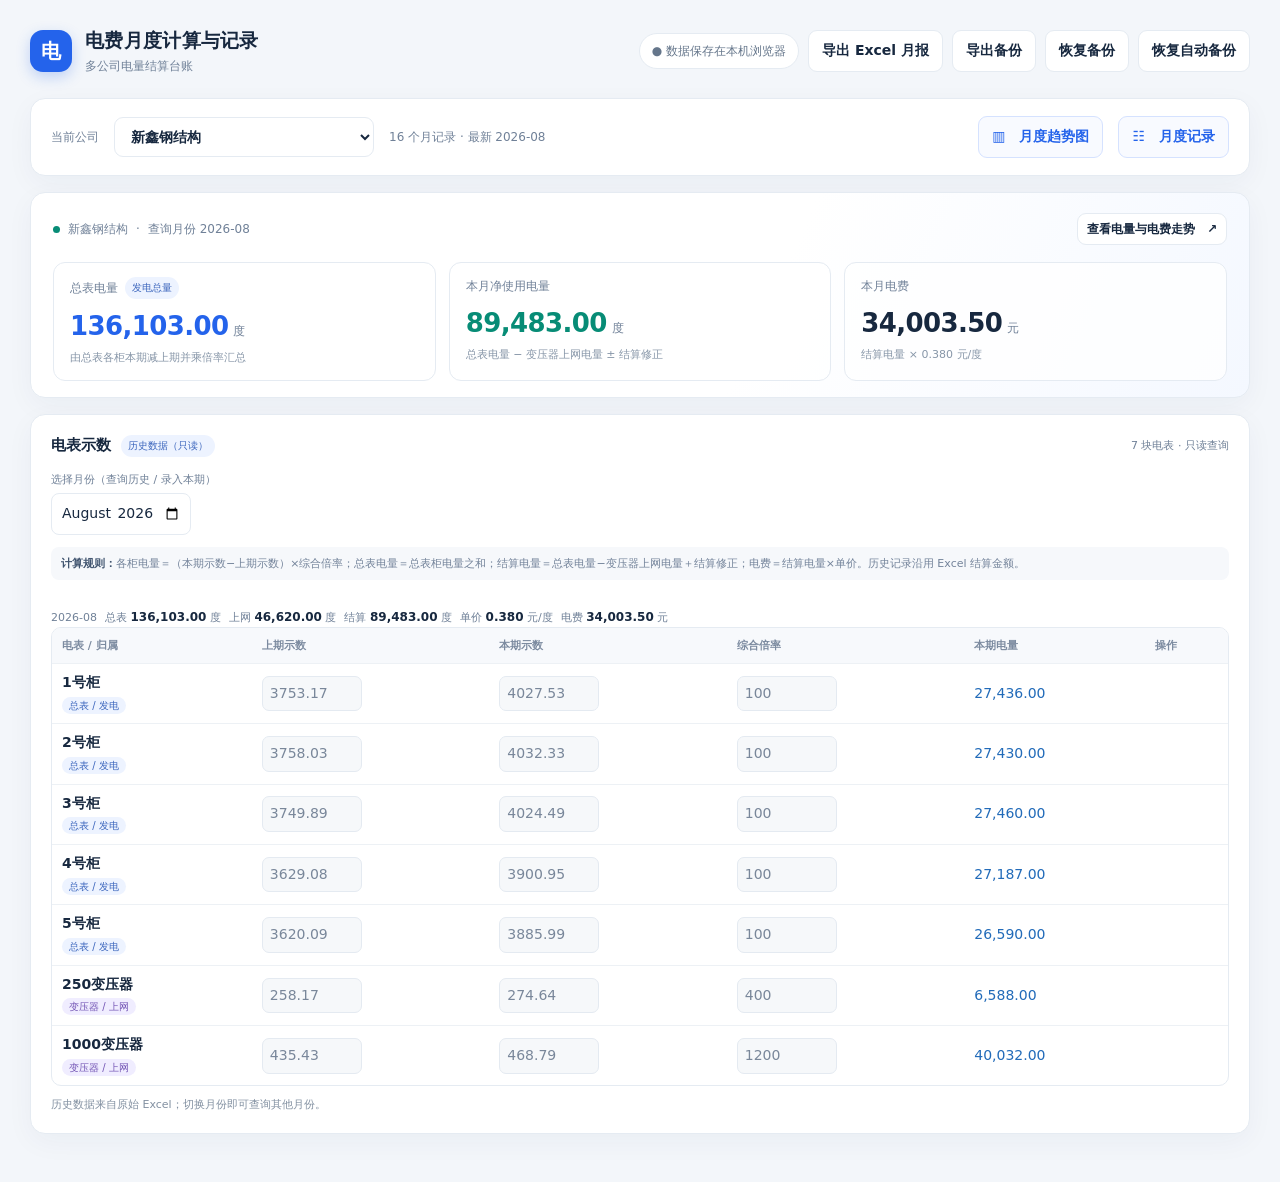
==== index.html @ 5d1016cc "Add files via upload" ====
<!doctype html>
<html lang="zh-CN">
<head>
<meta charset="utf-8"><meta name="viewport" content="width=device-width, initial-scale=1">
<meta name="theme-color" content="#f3f6fa"><title>电费月度计算与记录</title>
<style>
:root{--ink:#17283f;--muted:#708198;--line:#e5ebf2;--paper:#fff;--bg:#f3f6fa;--blue:#2463eb;--blue2:#eaf1ff;--mint:#078c76;--mintbg:#e7f7f3;--orange:#d77924;--shadow:0 8px 28px #1934560b}*{box-sizing:border-box}body{margin:0;background:var(--bg);color:var(--ink);font:14px/1.55 "Microsoft YaHei", "PingFang SC", system-ui, sans-serif}button,input,select{font:inherit}button{cursor:pointer}.shell{max-width:1440px;margin:auto;padding:26px 30px 48px}.topbar{display:flex;align-items:center;justify-content:space-between;margin-bottom:22px}.brand{display:flex;align-items:center;gap:13px}.brandmark{width:42px;height:42px;display:grid;place-items:center;border-radius:13px;background:var(--blue);color:white;font-weight:800;font-size:20px;box-shadow:0 5px 14px #2463eb40}.brand h1{font-size:19px;margin:0;letter-spacing:.3px}.brand p{margin:2px 0 0;color:var(--muted);font-size:12px}.top-actions{flex-wrap:wrap;display:flex;align-items:center;gap:9px}.pill{color:#65768b;background:#fff;border:1px solid var(--line);border-radius:20px;padding:8px 12px;font-size:12px}.btn{border:1px solid var(--line);background:white;color:var(--ink);border-radius:9px;padding:9px 13px;font-weight:600}.btn:hover{border-color:#9db7e9;background:#f9fbff}.btn.primary{background:var(--blue);color:white;border-color:var(--blue)}.btn.primary:hover{background:#1854d5}.btn.ghost{color:var(--blue);border-color:#d5e2ff;background:#f8faff}.btn.small{padding:6px 9px;font-size:12px}.layout{display:grid;grid-template-columns:1fr;gap:16px}.panel{background:var(--paper);border:1px solid var(--line);border-radius:15px;box-shadow:var(--shadow)}.companybar{display:flex;align-items:center;gap:15px;padding:17px 20px}.companybar label{color:var(--muted);font-size:12px}.companybar select{min-width:260px;border:1px solid var(--line);background:white;border-radius:9px;padding:10px 36px 10px 12px;color:var(--ink);font-weight:700}.companymeta{font-size:12px;color:var(--muted)}.grow{flex:1}.overview{padding:20px 22px 16px;overflow:hidden;background:linear-gradient(115deg,#fff 60%,#f4f8ff)}.overviewhead{display:flex;align-items:center;justify-content:space-between;margin-bottom:17px}.overline{display:flex;gap:8px;align-items:center;color:var(--muted);font-size:12px}.dot{width:7px;height:7px;border-radius:50%;background:var(--mint)}.kpis{display:grid;grid-template-columns:repeat(3,1fr);gap:13px}.kpi{padding:14px 16px;border:1px solid var(--line);border-radius:12px;background:#ffffffc9}.kpi .label{color:var(--muted);font-size:12px;display:flex;align-items:center;gap:7px}.kpi .value{font-size:26px;font-weight:750;letter-spacing:-.6px;margin-top:7px}.kpi .unit{font-size:12px;font-weight:500;color:var(--muted);margin-left:5px;letter-spacing:0}.kpi .hint{font-size:11px;color:#8796a8;margin-top:3px}.kpi.blue .value{color:var(--blue)}.kpi.green .value{color:var(--mint)}.sectionhead{display:flex;align-items:center;gap:10px;margin:0 0 14px}.sectionhead h2{margin:0;font-size:15px}.sectionhead p{margin:0;color:var(--muted);font-size:12px}.sectionhead .grow{flex:1}.columns{display:grid;grid-template-columns:1fr;gap:16px;align-items:start}.pad{padding:19px 20px}.formtop{display:flex;gap:12px;align-items:end;flex-wrap:wrap;margin:14px 0 12px}.field{display:flex;flex-direction:column;gap:5px}.field label{font-size:11px;color:var(--muted)}.field input,.field select{width:140px;border:1px solid var(--line);border-radius:8px;padding:8px 9px;color:var(--ink);background:#fff;outline:none}.field input:focus,.field select:focus{border-color:#8caef7;box-shadow:0 0 0 3px #2463eb14}.field input[readonly]{background:#f5f7fa;color:#58697d}.field.compact input{width:95px}.field.rate input{width:100px}.formula{font-size:11px;color:#73839a;background:#f6f8fb;border-radius:8px;padding:8px 10px;margin-bottom:11px}.formula b{color:#40546f;font-weight:650}.meterwrap{overflow:auto;border:1px solid var(--line);border-radius:10px}.meters{border-collapse:collapse;width:100%;min-width:600px}.meters th{font-size:11px;color:#7c8ba0;background:#f7f9fc;text-align:left;font-weight:650;padding:9px 10px;white-space:nowrap}.meters td{padding:8px 10px;border-top:1px solid #edf1f5;white-space:nowrap}.meters input{width:100px;border:1px solid #e4eaf1;border-radius:7px;padding:6px 7px;color:var(--ink);outline:none}.meters input:focus{border-color:#8caef7}.metername{font-weight:650}.badge{font-size:10px;border-radius:12px;background:#edf3ff;color:#3c66bd;padding:3px 7px}.badge.hv{background:#f0edff;color:#7355b5}.reading-ro{background:#f6f8fa!important;color:#79879a!important}.calc{color:#226bb9;font-variant-numeric:tabular-nums}.remove{border:0;background:none;color:#a4afbd;padding:3px;font-size:17px}.remove:hover{color:#d44}.formfoot{display:flex;align-items:center;gap:9px;margin-top:12px}.livecalc{margin-left:auto;color:var(--muted);font-size:12px;text-align:right}.livecalc b{color:var(--ink);font-size:14px}.notice{font-size:11px;color:#8290a1;margin-top:10px}.history-query{padding-bottom:17px;margin-bottom:18px;border-bottom:1px solid var(--line)}.history-controls{margin:10px 0}.history-controls .field select{width:180px}.history-summary{display:flex;align-items:center;gap:8px;flex-wrap:wrap;color:var(--muted);font-size:11px;padding-top:17px}.history-summary b{color:var(--ink);font-size:12px}.history-table{min-width:610px}.history-table td{font-variant-numeric:tabular-nums}.records-head{display:flex;align-items:center;gap:9px;margin-bottom:12px}.records-head h2{font-size:15px;margin:0}.records-head span{font-size:11px;color:var(--muted)}.records{overflow-x:auto!important;border:1px solid var(--line);border-radius:10px;overflow:hidden}.records table{border-collapse:collapse;width:100%;font-size:12px}.records th{text-align:left;padding:9px 10px;color:#74839a;background:#f7f9fc;font-weight:600;white-space:nowrap}.records td{padding:9px 10px;border-top:1px solid #edf1f5;white-space:nowrap;font-variant-numeric:tabular-nums}.records tr:hover td{background:#fbfcff}.right{text-align:right}.empty{text-align:center;color:#8290a1;padding:26px!important}.footnote{font-size:11px;color:#8a97a8;margin-top:10px}.chartmodal{position:fixed;inset:0;background:#10243b66;display:none;align-items:center;justify-content:center;padding:22px;z-index:5}.chartmodal.open{display:flex}.chartbox{max-width:1100px;width:100%;max-height:92vh;overflow:auto;background:white;border-radius:17px;box-shadow:0 22px 70px #0c1a2f40;padding:22px}.charthead{display:flex;align-items:center;gap:12px;margin-bottom:12px}.charthead h2{font-size:17px;margin:0}.charthead p{margin:2px 0 0;color:var(--muted);font-size:12px}.charthead .grow{flex:1}.chartarea{height:430px;position:relative;border:1px solid var(--line);border-radius:12px;padding:9px;background:#fcfdff}.chartarea svg{width:100%;height:100%;display:block}.legend{display:flex;gap:20px;font-size:12px;color:#65768b;margin-top:12px}.legend i{display:inline-block;width:9px;height:9px;border-radius:50%;margin-right:6px}.legend .l1{background:#2463eb}.legend .l2{background:#e89342}.charttip{color:var(--muted);font-size:11px;margin-top:7px}.toast{position:fixed;bottom:24px;left:50%;transform:translateX(-50%);background:#14263c;color:white;border-radius:9px;padding:10px 15px;box-shadow:0 8px 25px #14263c44;opacity:0;pointer-events:none;transition:.2s;z-index:8}.toast.show{opacity:1}.smallmuted{font-size:11px;color:var(--muted)}.danger{color:#bc4f3d}.alertbox{margin-top:9px;font-size:12px}.alertbox:empty{display:none}.alertbox .warn{border:1px solid #f1d4a9;background:#fff9ed;color:#8a5a16;border-radius:8px;padding:8px 10px;margin-top:6px}.alertbox .ok{color:#078c76;padding:5px 2px}.hidden{display:none!important}@media(max-width:950px){.columns{grid-template-columns:1fr}.shell{padding:18px 14px 35px}.companybar{flex-wrap:wrap}.companybar select{min-width:200px}.kpi .value{font-size:22px}}@media(max-width:620px){.topbar{align-items:flex-start}.top-actions .pill{display:none}.top-actions{gap:6px}.top-actions .btn{font-size:12px;padding:8px}.brand h1{font-size:16px}.companybar select{flex:1}.companymeta{width:100%}.kpis{grid-template-columns:1fr}.kpi{padding:11px 13px}.kpi .value{font-size:21px}.pad{padding:15px 13px}.formtop{gap:9px}.field input{width:132px}.chartarea{height:330px}.charthead{align-items:flex-start}.charthead .btn{padding:7px 9px}}
</style>
</head>
<body>
<div class="shell">
  <header class="topbar">
    <div class="brand"><div class="brandmark">电</div><div><h1>电费月度计算与记录</h1><p>多公司电量结算台账</p></div></div>
    <div class="top-actions"><span class="pill">● 数据保存在本机浏览器</span><button class="btn" id="exportExcelBtn">导出 Excel 月报</button><button class="btn" id="exportBtn">导出备份</button><button class="btn" id="importBtn">恢复备份</button><button class="btn" id="autoRestoreBtn">恢复自动备份</button><input class="hidden" type="file" id="importFile" accept="application/json"></div>
  </header>
  <main class="layout">
    <section class="panel companybar"><label for="companySelect">当前公司</label><select id="companySelect"></select><span id="companyMeta" class="companymeta"></span><span class="grow"></span><button class="btn ghost" id="chartBtn">▥　月度趋势图</button><button class="btn ghost" id="recordsBtn">☷　月度记录</button></section>
    <section class="panel overview">
      <div class="overviewhead"><div><div class="overline"><i class="dot"></i><span id="overviewCompany"></span><span>·</span><span id="latestMonth"></span></div></div><button class="btn small" id="historyChartBtn">查看电量与电费走势　↗</button></div>
      <div class="kpis">
        <div class="kpi blue"><div class="label">总表电量 <span class="badge">发电总量</span></div><div class="value" id="kpiGeneration">—<span class="unit">度</span></div><div class="hint">由总表各柜本期减上期并乘倍率汇总</div></div>
        <div class="kpi green"><div class="label">本月净使用电量</div><div class="value" id="kpiNet">—<span class="unit">度</span></div><div class="hint">总表电量 − 变压器上网电量 ± 结算修正</div></div>
        <div class="kpi"><div class="label">本月电费</div><div class="value" id="kpiBill">—<span class="unit">元</span></div><div class="hint" id="billHint">结算电量 × 电费单价</div></div>
      </div>
    </section>
    <div class="columns">
      <section class="panel pad">
        <div class="sectionhead"><h2>电表示数</h2><span class="badge" id="tableMode">录入模式</span><span class="grow"></span><span class="smallmuted" id="meterCount"></span></div>
        <div class="formtop">
          <div class="field"><label for="monthInput">选择月份（查询历史 / 录入本期）</label><input id="monthInput" type="month" value="2026-09"></div>
          <div class="field rate entryOnly"><label for="rateInput">电费单价（元/度）</label><input id="rateInput" type="number" min="0" step="0.001" value="0.42"></div>
          <div class="field compact entryOnly"><label for="adjustInput">结算修正（度）</label><input id="adjustInput" type="number" step="0.01" value="0"></div>
        </div>
        <div class="formula"><b>计算规则：</b>各柜电量＝（本期示数−上期示数）×综合倍率；总表电量＝总表柜电量之和；结算电量＝总表电量−变压器上网电量＋结算修正；电费＝结算电量×单价。历史记录沿用 Excel 结算金额。</div>
        <div class="history-summary" id="periodSummary"></div>
        <div class="meterwrap"><table class="meters"><thead><tr><th>电表 / 归属</th><th>上期示数</th><th>本期示数</th><th>综合倍率</th><th>本期电量</th><th>操作</th></tr></thead><tbody id="meterRows"></tbody></table></div>
        <div class="alertbox" id="alertBox" aria-live="polite"></div>
        <div class="formfoot entryOnly" id="entryTools"><button class="btn small" id="addMeterBtn">＋ 添加电表</button><button class="btn primary" id="saveBtn">保存本月结算</button><div class="livecalc" id="liveCalc">填写本期示数后自动计算</div></div>
        <div class="notice" id="tableNotice">上期示数由最近一次已保存的结算自动带入。结算修正用于对照 Excel 中的人工调整或特殊结算差额。</div>
      </section>
      
    </div>
  </main>
</div>
<div class="chartmodal" id="recordsModal" role="dialog" aria-modal="true" aria-labelledby="recordsTitle"><section class="chartbox"><div class="charthead"><div><h2 id="recordsTitle">月度记录</h2><p id="recordsSubtitle"></p></div><span class="grow"></span><button class="btn" id="closeRecords">关闭</button></div><div class="records"><table><thead><tr><th>月份</th><th class="right">总表电量（度）</th><th class="right">上网电量（度）</th><th class="right">结算电量（度）</th><th class="right">电费（元）</th><th>操作</th></tr></thead><tbody id="recordRows"></tbody></table></div><div class="footnote">历史金额按原 Excel 记录保留；本机录入的数据保存在当前浏览器中。</div></section></div>
<div class="chartmodal" id="chartModal" role="dialog" aria-modal="true" aria-labelledby="chartTitle"><section class="chartbox"><div class="charthead"><div><h2 id="chartTitle">月度电量与电费趋势</h2><p id="chartSubtitle"></p></div><span class="grow"></span><button class="btn" id="closeChart">关闭</button></div><div class="chartarea" id="chartArea"></div><div class="legend"><span><i class="l1"></i>总表电量（度）</span><span><i class="l2"></i>电费（元）</span></div><div class="charttip">两条折线分别按各自刻度绘制，便于同时查看电量和金额的月度变化。只显示已有结算记录。</div></section></div>
<div class="toast" id="toast"></div>
<script>
const HISTORICAL_DATA=[{"name":"山路科技","months":[]},{"name":"维和纸业","months":[{"month":"2025-06","meters":[{"name":"1号柜","previous":0.0,"current":265.6,"multiplier":60.0,"usage":15936.0},{"name":"2号柜","previous":0.0,"current":284.34,"multiplier":60.0,"usage":17060.4},{"name":"3号柜","previous":0.0,"current":304.93,"multiplier":60.0,"usage":18295.8},{"name":"4号柜","previous":0.0,"current":300.25,"multiplier":60.0,"usage":18015.0},{"name":"5号柜","previous":0.0,"current":214.84,"multiplier":100.0,"usage":21484.0},{"name":"6号柜","previous":0.0,"current":198.6,"multiplier":100.0,"usage":19860.0}],"transformers":[{"name":"800变压器","previous":0.0,"current":17.89,"multiplier":2000.0,"usage":35780.0}],"totalMeterUsage":110651.2,"transformerUsage":35780.0,"adjustment":0.0,"netUsage":74871.2,"rate":0.42,"bill":31445.9,"sourceBill":null,"sourceTotals":[110651.2,35780.0]},{"month":"2025-07","meters":[{"name":"1号柜","previous":265.6,"current":649.17,"multiplier":60.0,"usage":23014.2},{"name":"2号柜","previous":284.34,"current":694.23,"multiplier":60.0,"usage":24593.4},{"name":"3号柜","previous":304.93,"current":709.51,"multiplier":60.0,"usage":24274.8},{"name":"4号柜","previous":300.25,"current":713.53,"multiplier":60.0,"usage":24796.8},{"name":"5号柜","previous":214.84,"current":525.78,"multiplier":100.0,"usage":31094.0},{"name":"6号柜","previous":198.6,"current":506.56,"multiplier":100.0,"usage":30796.0}],"transformers":[{"name":"800变压器","previous":17.89,"current":41.06,"multiplier":2000.0,"usage":46340.0}],"totalMeterUsage":158569.2,"transformerUsage":46340.0,"adjustment":0.0,"netUsage":112229.2,"rate":0.42,"bill":47136.26,"sourceBill":null,"sourceTotals":[158569.2,46340.0]},{"month":"2025-08","meters":[{"name":"1号柜","previous":649.17,"current":983.03,"multiplier":60.0,"usage":20031.6},{"name":"2号柜","previous":694.23,"current":1078.59,"multiplier":60.0,"usage":23061.6},{"name":"3号柜","previous":709.51,"current":1047.01,"multiplier":60.0,"usage":20250.0},{"name":"4号柜","previous":713.53,"current":1123.08,"multiplier":60.0,"usage":24573.0},{"name":"5号柜","previous":525.78,"current":815.64,"multiplier":100.0,"usage":28986.0},{"name":"6号柜","previous":506.56,"current":796.88,"multiplier":100.0,"usage":29032.0}],"transformers":[{"name":"800变压器","previous":41.06,"current":55.52,"multiplier":2000.0,"usage":28920.0}],"totalMeterUsage":145934.2,"transformerUsage":28920.0,"adjustment":0.0,"netUsage":117014.2,"rate":0.38,"bill":44465.4,"sourceBill":44465.4,"sourceTotals":[145934.2,28920.0]},{"month":"2025-09","meters":[{"name":"1号柜","previous":983.03,"current":1237.58,"multiplier":60.0,"usage":15273.0},{"name":"2号柜","previous":1078.59,"current":1376.8,"multiplier":60.0,"usage":17892.6},{"name":"3号柜","previous":1047.01,"current":1304.77,"multiplier":60.0,"usage":15465.6},{"name":"4号柜","previous":1123.08,"current":1441.9,"multiplier":60.0,"usage":19129.2},{"name":"5号柜","previous":815.64,"current":1036.81,"multiplier":100.0,"usage":22117.0},{"name":"6号柜","previous":796.88,"current":1021.75,"multiplier":100.0,"usage":22487.0}],"transformers":[{"name":"800变压器","previous":55.52,"current":63.81,"multiplier":2000.0,"usage":16580.0}],"totalMeterUsage":112364.4,"transformerUsage":16580.0,"adjustment":0.0,"netUsage":95784.4,"rate":0.38,"bill":36398.0,"sourceBill":36398.0,"sourceTotals":[112364.4,16580.0]},{"month":"2025-10","meters":[{"name":"1号柜","previous":1237.58,"current":1436.18,"multiplier":60.0,"usage":11916.0},{"name":"2号柜","previous":1376.8,"current":1615.64,"multiplier":60.0,"usage":14330.4},{"name":"3号柜","previous":1304.77,"current":1506.93,"multiplier":60.0,"usage":12129.6},{"name":"4号柜","previous":1441.9,"current":1696.15,"multiplier":60.0,"usage":15255.0},{"name":"5号柜","previous":1036.81,"current":1213.11,"multiplier":100.0,"usage":17630.0},{"name":"6号柜","previous":1021.75,"current":1200.97,"multiplier":100.0,"usage":17922.0}],"transformers":[{"name":"800变压器","previous":63.81,"current":71.01,"multiplier":2000.0,"usage":14400.0}],"totalMeterUsage":89183.0,"transformerUsage":14400.0,"adjustment":0.0,"netUsage":74783.0,"rate":0.38,"bill":28417.54,"sourceBill":28417.54,"sourceTotals":[89183.0,14400.0]},{"month":"2025-11","meters":[{"name":"1号柜","previous":1436.18,"current":1604.93,"multiplier":60.0,"usage":10125.0},{"name":"2号柜","previous":1615.64,"current":1826.02,"multiplier":60.0,"usage":12622.8},{"name":"3号柜","previous":1506.93,"current":1671.86,"multiplier":60.0,"usage":9895.8},{"name":"4号柜","previous":1696.15,"current":1915.88,"multiplier":60.0,"usage":13183.8},{"name":"5号柜","previous":1213.11,"current":1368.43,"multiplier":100.0,"usage":15532.0},{"name":"6号柜","previous":1200.97,"current":1358.51,"multiplier":100.0,"usage":15754.0}],"transformers":[{"name":"800变压器","previous":71.01,"current":74.84,"multiplier":2000.0,"usage":7660.0}],"totalMeterUsage":77113.4,"transformerUsage":7660.0,"adjustment":0.0,"netUsage":69453.4,"rate":0.38,"bill":26392.3,"sourceBill":26392.3,"sourceTotals":[77113.4,7660.0]},{"month":"2025-12","meters":[{"name":"1号柜","previous":1604.93,"current":1783.36,"multiplier":60.0,"usage":10705.8},{"name":"2号柜","previous":1826.02,"current":2061.09,"multiplier":60.0,"usage":14104.2},{"name":"3号柜","previous":1671.86,"current":1858.38,"multiplier":60.0,"usage":11191.2},{"name":"4号柜","previous":1915.88,"current":2152.85,"multiplier":60.0,"usage":14218.2},{"name":"5号柜","previous":1368.43,"current":1532.85,"multiplier":100.0,"usage":16442.0},{"name":"6号柜","previous":1358.51,"current":1533.35,"multiplier":100.0,"usage":17484.0}],"transformers":[{"name":"800变压器","previous":74.84,"current":77.25,"multiplier":2000.0,"usage":4820.0}],"totalMeterUsage":84145.4,"transformerUsage":4820.0,"adjustment":0.0,"netUsage":79325.4,"rate":0.38,"bill":30143.7,"sourceBill":30143.7,"sourceTotals":[84145.4,4819.99999999999]},{"month":"2026-01","meters":[{"name":"1号柜","previous":1783.36,"current":2003.27,"multiplier":60.0,"usage":13194.6},{"name":"2号柜","previous":2061.09,"current":2317.69,"multiplier":60.0,"usage":15396.0},{"name":"3号柜","previous":1858.38,"current":2076.31,"multiplier":60.0,"usage":13075.8},{"name":"4号柜","previous":2152.85,"current":2415.73,"multiplier":60.0,"usage":15772.8},{"name":"5号柜","previous":1532.85,"current":1717.25,"multiplier":100.0,"usage":18440.0},{"name":"6号柜","previous":1533.35,"current":1724.79,"multiplier":100.0,"usage":19144.0}],"transformers":[{"name":"800变压器","previous":77.25,"current":79.18,"multiplier":2000.0,"usage":3860.0}],"totalMeterUsage":95023.2,"transformerUsage":3860.0,"adjustment":0.0,"netUsage":91163.2,"rate":0.38,"bill":34642.0,"sourceBill":34642.0,"sourceTotals":[95023.2,3860.0]},{"month":"2026-02","meters":[{"name":"1号柜","previous":2003.27,"current":2327.11,"multiplier":60.0,"usage":19430.4},{"name":"2号柜","previous":2317.69,"current":2668.98,"multiplier":60.0,"usage":21077.4},{"name":"3号柜","previous":2076.31,"current":2404.58,"multiplier":60.0,"usage":19696.2},{"name":"4号柜","previous":2415.73,"current":2762.23,"multiplier":60.0,"usage":20790.0},{"name":"5号柜","previous":1717.25,"current":1982.24,"multiplier":100.0,"usage":26499.0},{"name":"6号柜","previous":1724.79,"current":1973.98,"multiplier":100.0,"usage":24919.0}],"transformers":[{"name":"800变压器","previous":79.18,"current":98.52,"multiplier":2000.0,"usage":38680.0}],"totalMeterUsage":132412.0,"transformerUsage":38680.0,"adjustment":0.0,"netUsage":93732.0,"rate":0.38,"bill":35618.1,"sourceBill":35618.1,"sourceTotals":[132412.0,38680.0]},{"month":"2026-03","meters":[{"name":"1号柜","previous":2327.11,"current":2672.58,"multiplier":60.0,"usage":20728.2},{"name":"2号柜","previous":2668.98,"current":3040.54,"multiplier":60.0,"usage":22293.6},{"name":"3号柜","previous":2404.58,"current":2755.15,"multiplier":60.0,"usage":21034.2},{"name":"4号柜","previous":2762.23,"current":3141.26,"multiplier":60.0,"usage":22741.8},{"name":"5号柜","previous":1982.24,"current":2237.49,"multiplier":100.0,"usage":25525.0},{"name":"6号柜","previous":1973.98,"current":2176.65,"multiplier":100.0,"usage":20267.0}],"transformers":[{"name":"800变压器","previous":98.52,"current":109.72,"multiplier":2000.0,"usage":22400.0}],"totalMeterUsage":132589.8,"transformerUsage":22400.0,"adjustment":0.0,"netUsage":110189.8,"rate":0.38,"bill":41872.1,"sourceBill":41872.1,"sourceTotals":[132589.8,22400.0]},{"month":"2026-04","meters":[{"name":"1号柜","previous":2672.58,"current":3094.83,"multiplier":60.0,"usage":25335.0},{"name":"2号柜","previous":3040.54,"current":3497.95,"multiplier":60.0,"usage":27444.6},{"name":"3号柜","previous":2755.15,"current":3197.8,"multiplier":60.0,"usage":26559.0},{"name":"4号柜","previous":3141.26,"current":3622.28,"multiplier":60.0,"usage":28861.2},{"name":"5号柜","previous":2237.49,"current":2553.36,"multiplier":100.0,"usage":31587.0},{"name":"6号柜","previous":2176.65,"current":2506.37,"multiplier":100.0,"usage":32972.0}],"transformers":[{"name":"800变压器","previous":109.72,"current":130.94,"multiplier":2000.0,"usage":42440.0}],"totalMeterUsage":172758.8,"transformerUsage":42440.0,"adjustment":0.0,"netUsage":130318.8,"rate":0.38,"bill":49521.1,"sourceBill":49521.1,"sourceTotals":[172758.8,42440.0]},{"month":"2026-05","meters":[{"name":"1号柜","previous":3094.83,"current":3514.96,"multiplier":60.0,"usage":25207.8},{"name":"2号柜","previous":3497.95,"current":3930.26,"multiplier":60.0,"usage":25938.6},{"name":"3号柜","previous":3197.8,"current":3624.62,"multiplier":60.0,"usage":25609.2},{"name":"4号柜","previous":3622.28,"current":4079.97,"multiplier":60.0,"usage":27461.4},{"name":"5号柜","previous":2553.36,"current":2878.43,"multiplier":100.0,"usage":32507.0},{"name":"6号柜","previous":2506.37,"current":2832.81,"multiplier":100.0,"usage":32644.0}],"transformers":[{"name":"800变压器","previous":130.94,"current":170.63,"multiplier":2000.0,"usage":79380.0}],"totalMeterUsage":169368.0,"transformerUsage":79380.0,"adjustment":0.0,"netUsage":89988.0,"rate":0.38,"bill":34195.4,"sourceBill":34195.4,"sourceTotals":[169368.0,79380.0]},{"month":"2026-06","meters":[{"name":"1号柜","previous":3514.96,"current":3866.09,"multiplier":60.0,"usage":21067.8},{"name":"2号柜","previous":3930.26,"current":4293.85,"multiplier":60.0,"usage":21815.4},{"name":"3号柜","previous":3624.62,"current":3985.01,"multiplier":60.0,"usage":21623.4},{"name":"4号柜","previous":4079.97,"current":4468.07,"multiplier":60.0,"usage":23286.0},{"name":"5号柜","previous":2878.43,"current":3145.65,"multiplier":100.0,"usage":26722.0},{"name":"6号柜","previous":2832.81,"current":3104.51,"multiplier":100.0,"usage":27170.0}],"transformers":[{"name":"800变压器","previous":170.63,"current":192.17,"multiplier":2000.0,"usage":43080.0}],"totalMeterUsage":141684.6,"transformerUsage":43080.0,"adjustment":0.0,"netUsage":98604.6,"rate":0.38,"bill":37469.75,"sourceBill":37469.75,"sourceTotals":[141684.6,43080.0]},{"month":"2026-07","meters":[{"name":"1号柜","previous":3866.09,"current":4257.77,"multiplier":60.0,"usage":23500.8},{"name":"2号柜","previous":4293.85,"current":4689.79,"multiplier":60.0,"usage":23756.4},{"name":"3号柜","previous":3985.01,"current":4382.89,"multiplier":60.0,"usage":23872.8},{"name":"4号柜","previous":4468.07,"current":4898.28,"multiplier":60.0,"usage":25812.6},{"name":"5号柜","previous":3145.65,"current":3449.49,"multiplier":100.0,"usage":30384.0},{"name":"6号柜","previous":3104.51,"current":3401.39,"multiplier":100.0,"usage":29688.0}],"transformers":[{"name":"800变压器","previous":192.17,"current":216.06,"multiplier":2000.0,"usage":47780.0}],"totalMeterUsage":157014.6,"transformerUsage":47780.0,"adjustment":0.0,"netUsage":109234.6,"rate":0.38,"bill":41509.15,"sourceBill":41509.15,"sourceTotals":[157014.6,47780.0]},{"month":"2026-08","meters":[{"name":"1号柜","previous":4257.77,"current":4625.65,"multiplier":60.0,"usage":22072.8},{"name":"2号柜","previous":4689.79,"current":5073.79,"multiplier":60.0,"usage":23040.0},{"name":"3号柜","previous":4382.89,"current":4757.74,"multiplier":60.0,"usage":22491.0},{"name":"4号柜","previous":4898.28,"current":5309.66,"multiplier":60.0,"usage":24682.8},{"name":"5号柜","previous":3449.49,"current":3737.79,"multiplier":100.0,"usage":28830.0},{"name":"6号柜","previous":3401.39,"current":3683.39,"multiplier":100.0,"usage":28200.0}],"transformers":[{"name":"800变压器","previous":216.06,"current":233.01,"multiplier":2000.0,"usage":33900.0}],"totalMeterUsage":149316.6,"transformerUsage":33900.0,"adjustment":0.0,"netUsage":115416.6,"rate":0.38,"bill":43858.31,"sourceBill":43858.31,"sourceTotals":[149316.6,33900.0]}]},{"name":"新鑫钢结构","months":[{"month":"2025-04","meters":[{"name":"1号柜","previous":0.0,"current":322.67,"multiplier":100.0,"usage":32267.0},{"name":"2号柜","previous":0.0,"current":321.94,"multiplier":100.0,"usage":32194.0},{"name":"3号柜","previous":0.0,"current":321.5,"multiplier":100.0,"usage":32150.0},{"name":"4号柜","previous":0.0,"current":312.61,"multiplier":100.0,"usage":31261.0},{"name":"5号柜","previous":0.0,"current":317.21,"multiplier":100.0,"usage":31721.0}],"transformers":[{"name":"250变压器","previous":0.0,"current":12.29,"multiplier":400.0,"usage":4916.0},{"name":"1000变压器","previous":0.0,"current":27.63,"multiplier":1200.0,"usage":33156.0}],"totalMeterUsage":159593.0,"transformerUsage":38072.0,"adjustment":0.0,"netUsage":121521.0,"rate":0.42,"bill":51038.82,"sourceBill":null,"sourceTotals":[159593.0,38072.0]},{"month":"2025-06","meters":[{"name":"1号柜","previous":322.67,"current":566.23,"multiplier":100.0,"usage":24356.0},{"name":"2号柜","previous":321.94,"current":567.27,"multiplier":100.0,"usage":24533.0},{"name":"3号柜","previous":321.5,"current":567.45,"multiplier":100.0,"usage":24595.0},{"name":"4号柜","previous":312.61,"current":557.45,"multiplier":100.0,"usage":24484.0},{"name":"5号柜","previous":317.21,"current":560.82,"multiplier":100.0,"usage":24361.0}],"transformers":[{"name":"250变压器","previous":12.29,"current":20.98,"multiplier":400.0,"usage":3476.0},{"name":"1000变压器","previous":27.63,"current":50.07,"multiplier":1200.0,"usage":26928.0}],"totalMeterUsage":122329.0,"transformerUsage":30404.0,"adjustment":0.0,"netUsage":91925.0,"rate":0.42,"bill":38608.5,"sourceBill":null,"sourceTotals":[122329.0,30404.0]},{"month":"2025-07","meters":[{"name":"1号柜","previous":566.23,"current":845.76,"multiplier":100.0,"usage":27953.0},{"name":"2号柜","previous":567.27,"current":857.31,"multiplier":100.0,"usage":29004.0},{"name":"3号柜","previous":567.45,"current":858.32,"multiplier":100.0,"usage":29087.0},{"name":"4号柜","previous":557.45,"current":836.8,"multiplier":100.0,"usage":27935.0},{"name":"5号柜","previous":560.82,"current":847.37,"multiplier":100.0,"usage":28655.0}],"transformers":[{"name":"250变压器","previous":20.98,"current":36.77,"multiplier":400.0,"usage":6316.0},{"name":"1000变压器","previous":50.07,"current":85.63,"multiplier":1200.0,"usage":42672.0}],"totalMeterUsage":142634.0,"transformerUsage":48988.0,"adjustment":0.0,"netUsage":93646.0,"rate":0.42,"bill":39331.32,"sourceBill":null,"sourceTotals":[142634.0,48988.0]},{"month":"2025-08","meters":[{"name":"1号柜","previous":845.76,"current":1088.67,"multiplier":100.0,"usage":24291.0},{"name":"2号柜","previous":857.31,"current":1136.53,"multiplier":100.0,"usage":27922.0},{"name":"3号柜","previous":858.32,"current":1138.11,"multiplier":100.0,"usage":27979.0},{"name":"4号柜","previous":836.8,"current":1113.98,"multiplier":100.0,"usage":27718.0},{"name":"5号柜","previous":847.37,"current":1123.66,"multiplier":100.0,"usage":27629.0}],"transformers":[{"name":"250变压器","previous":36.77,"current":54.47,"multiplier":400.0,"usage":7080.0},{"name":"1000变压器","previous":85.63,"current":119.84,"multiplier":1200.0,"usage":41052.0}],"totalMeterUsage":135539.0,"transformerUsage":48132.0,"adjustment":0.0,"netUsage":87407.0,"rate":0.38,"bill":33214.66,"sourceBill":33214.66,"sourceTotals":[135539.0,48132.0]},{"month":"2025-09","meters":[{"name":"1号柜","previous":1088.67,"current":1297.06,"multiplier":100.0,"usage":20839.0},{"name":"2号柜","previous":1136.53,"current":1359.35,"multiplier":100.0,"usage":22282.0},{"name":"3号柜","previous":1138.11,"current":1360.95,"multiplier":100.0,"usage":22284.0},{"name":"4号柜","previous":1113.98,"current":1332.87,"multiplier":100.0,"usage":21889.0},{"name":"5号柜","previous":1123.66,"current":1341.97,"multiplier":100.0,"usage":21831.0}],"transformers":[{"name":"250变压器","previous":54.47,"current":66.45,"multiplier":400.0,"usage":4792.0},{"name":"1000变压器","previous":119.84,"current":140.53,"multiplier":1200.0,"usage":24828.0}],"totalMeterUsage":109125.0,"transformerUsage":29620.0,"adjustment":0.0,"netUsage":79505.0,"rate":0.38,"bill":30211.9,"sourceBill":30211.9,"sourceTotals":[109125.0,29620.0]},{"month":"2025-10","meters":[{"name":"1号柜","previous":1297.06,"current":1476.63,"multiplier":100.0,"usage":17957.0},{"name":"2号柜","previous":1359.35,"current":1535.97,"multiplier":100.0,"usage":17662.0},{"name":"3号柜","previous":1360.95,"current":1537.45,"multiplier":100.0,"usage":17650.0},{"name":"4号柜","previous":1332.87,"current":1502.87,"multiplier":100.0,"usage":17000.0},{"name":"5号柜","previous":1341.97,"current":1513.05,"multiplier":100.0,"usage":17108.0}],"transformers":[{"name":"250变压器","previous":66.45,"current":74.03,"multiplier":400.0,"usage":3032.0},{"name":"1000变压器","previous":140.53,"current":155.15,"multiplier":1200.0,"usage":17544.0}],"totalMeterUsage":87377.0,"transformerUsage":20576.0,"adjustment":0.0,"netUsage":66801.0,"rate":0.38,"bill":25384.38,"sourceBill":25384.38,"sourceTotals":[87377.0,20576.0]},{"month":"2025-11","meters":[{"name":"1号柜","previous":1476.63,"current":1642.84,"multiplier":100.0,"usage":16621.0},{"name":"2号柜","previous":1535.97,"current":1693.73,"multiplier":100.0,"usage":15776.0},{"name":"3号柜","previous":1537.45,"current":1694.37,"multiplier":100.0,"usage":15692.0},{"name":"4号柜","previous":1502.87,"current":1647.29,"multiplier":100.0,"usage":14442.0},{"name":"5号柜","previous":1513.05,"current":1660.92,"multiplier":100.0,"usage":14787.0}],"transformers":[{"name":"250变压器","previous":74.03,"current":77.7,"multiplier":400.0,"usage":1468.0},{"name":"1000变压器","previous":155.15,"current":162.38,"multiplier":1200.0,"usage":8676.0}],"totalMeterUsage":77318.0,"transformerUsage":10144.0,"adjustment":0.0,"netUsage":67174.0,"rate":0.38,"bill":25526.12,"sourceBill":25526.12,"sourceTotals":[77318.0,10144.0]},{"month":"2025-12","meters":[{"name":"1号柜","previous":1642.84,"current":1838.63,"multiplier":100.0,"usage":19579.0},{"name":"2号柜","previous":1693.73,"current":1873.39,"multiplier":100.0,"usage":17966.0},{"name":"3号柜","previous":1694.37,"current":1872.2,"multiplier":100.0,"usage":17783.0},{"name":"4号柜","previous":1647.29,"current":1805.51,"multiplier":100.0,"usage":15822.0},{"name":"5号柜","previous":1660.92,"current":1822.39,"multiplier":100.0,"usage":16147.0}],"transformers":[{"name":"250变压器","previous":77.7,"current":80.99,"multiplier":400.0,"usage":1316.0},{"name":"1000变压器","previous":162.38,"current":169.8,"multiplier":1200.0,"usage":8904.0}],"totalMeterUsage":87297.0,"transformerUsage":10220.0,"adjustment":0.0,"netUsage":77077.0,"rate":0.38,"bill":29289.26,"sourceBill":29289.26,"sourceTotals":[87297.0,10220.0]},{"month":"2026-01","meters":[{"name":"1号柜","previous":1838.63,"current":2047.15,"multiplier":100.0,"usage":20852.0},{"name":"2号柜","previous":1873.39,"current":2063.94,"multiplier":100.0,"usage":19055.0},{"name":"3号柜","previous":1872.2,"current":2060.08,"multiplier":100.0,"usage":18788.0},{"name":"4号柜","previous":1805.51,"current":1973.68,"multiplier":100.0,"usage":16817.0},{"name":"5号柜","previous":1822.39,"current":1992.82,"multiplier":100.0,"usage":17043.0}],"transformers":[{"name":"250变压器","previous":80.99,"current":85.75,"multiplier":400.0,"usage":1904.0},{"name":"1000变压器","previous":169.8,"current":184.19,"multiplier":1200.0,"usage":17268.0}],"totalMeterUsage":92555.0,"transformerUsage":19172.0,"adjustment":0.0,"netUsage":73383.0,"rate":0.38,"bill":27885.5,"sourceBill":27885.5,"sourceTotals":[92555.0,19172.0]},{"month":"2026-02","meters":[{"name":"1号柜","previous":2047.15,"current":2309.98,"multiplier":100.0,"usage":26283.0},{"name":"2号柜","previous":2063.94,"current":2321.24,"multiplier":100.0,"usage":25730.0},{"name":"3号柜","previous":2060.08,"current":2314.48,"multiplier":100.0,"usage":25440.0},{"name":"4号柜","previous":1973.68,"current":2211.64,"multiplier":100.0,"usage":23796.0},{"name":"5号柜","previous":1992.82,"current":2225.86,"multiplier":100.0,"usage":23304.0}],"transformers":[{"name":"250变压器","previous":85.75,"current":117.2,"multiplier":400.0,"usage":12580.0},{"name":"1000变压器","previous":184.19,"current":242.28,"multiplier":1200.0,"usage":69708.0}],"totalMeterUsage":124553.0,"transformerUsage":82288.0,"adjustment":0.0,"netUsage":42265.0,"rate":0.38,"bill":16060.7,"sourceBill":16060.7,"sourceTotals":[124553.0,82288.0]},{"month":"2026-03","meters":[{"name":"1号柜","previous":2309.98,"current":2577.74,"multiplier":100.0,"usage":26776.0},{"name":"2号柜","previous":2321.24,"current":2578.27,"multiplier":100.0,"usage":25703.0},{"name":"3号柜","previous":2314.48,"current":2569.57,"multiplier":100.0,"usage":25509.0},{"name":"4号柜","previous":2211.64,"current":2455.44,"multiplier":100.0,"usage":24380.0},{"name":"5号柜","previous":2225.86,"current":2471.21,"multiplier":100.0,"usage":24535.0}],"transformers":[{"name":"250变压器","previous":117.2,"current":125.26,"multiplier":400.0,"usage":3224.0},{"name":"1000变压器","previous":242.28,"current":259.45,"multiplier":1200.0,"usage":20604.0}],"totalMeterUsage":126903.0,"transformerUsage":23828.0,"adjustment":0.0,"netUsage":103075.0,"rate":0.38,"bill":39168.5,"sourceBill":39168.5,"sourceTotals":[126903.0,23828.0]},{"month":"2026-04","meters":[{"name":"1号柜","previous":2577.74,"current":2906.56,"multiplier":100.0,"usage":32882.0},{"name":"2号柜","previous":2578.27,"current":2904.45,"multiplier":100.0,"usage":32618.0},{"name":"3号柜","previous":2569.57,"current":2895.11,"multiplier":100.0,"usage":32554.0},{"name":"4号柜","previous":2455.44,"current":2777.66,"multiplier":100.0,"usage":32222.0},{"name":"5号柜","previous":2471.21,"current":2785.81,"multiplier":100.0,"usage":31460.0}],"transformers":[{"name":"250变压器","previous":125.26,"current":150.81,"multiplier":400.0,"usage":10220.0},{"name":"1000变压器","previous":259.45,"current":307.22,"multiplier":1200.0,"usage":57324.0}],"totalMeterUsage":161736.0,"transformerUsage":67544.0,"adjustment":0.0,"netUsage":94192.0,"rate":0.38,"bill":35793.0,"sourceBill":35793.0,"sourceTotals":[161736.0,67544.0]},{"month":"2026-05","meters":[{"name":"1号柜","previous":2906.56,"current":3213.18,"multiplier":100.0,"usage":30662.0},{"name":"2号柜","previous":2904.45,"current":3213.37,"multiplier":100.0,"usage":30892.0},{"name":"3号柜","previous":2895.11,"current":3204.37,"multiplier":100.0,"usage":30926.0},{"name":"4号柜","previous":2777.66,"current":3086.47,"multiplier":100.0,"usage":30881.0},{"name":"5号柜","previous":2785.81,"current":3088.96,"multiplier":100.0,"usage":30315.0}],"transformers":[{"name":"250变压器","previous":150.81,"current":228.585,"multiplier":400.0,"usage":31110.0},{"name":"1000变压器","previous":307.22,"current":375.086667,"multiplier":1200.0,"usage":81440.0}],"totalMeterUsage":153676.0,"transformerUsage":112550.0,"adjustment":0.0,"netUsage":41126.0,"rate":0.38,"bill":15627.88,"sourceBill":15627.88,"sourceTotals":[153676.0,112550.0]},{"month":"2026-06","meters":[{"name":"1号柜","previous":3213.18,"current":3466.56,"multiplier":100.0,"usage":25338.0},{"name":"2号柜","previous":3213.37,"current":3468.12,"multiplier":100.0,"usage":25475.0},{"name":"3号柜","previous":3204.37,"current":3459.29,"multiplier":100.0,"usage":25492.0},{"name":"4号柜","previous":3086.47,"current":3340.14,"multiplier":100.0,"usage":25367.0},{"name":"5号柜","previous":3088.96,"current":3340.71,"multiplier":100.0,"usage":25175.0}],"transformers":[{"name":"250变压器","previous":228.58,"current":238.01,"multiplier":400.0,"usage":3772.0},{"name":"1000变压器","previous":375.08,"current":393.94,"multiplier":1200.0,"usage":22632.0}],"totalMeterUsage":126847.0,"transformerUsage":26404.0,"adjustment":0.0,"netUsage":100443.0,"rate":0.38,"bill":38168.34,"sourceBill":38168.34,"sourceTotals":[126847.0,26404.0]},{"month":"2026-07","meters":[{"name":"1号柜","previous":3466.56,"current":3753.17,"multiplier":100.0,"usage":28661.0},{"name":"2号柜","previous":3468.12,"current":3758.03,"multiplier":100.0,"usage":28991.0},{"name":"3号柜","previous":3459.29,"current":3749.89,"multiplier":100.0,"usage":29060.0},{"name":"4号柜","previous":3340.14,"current":3629.08,"multiplier":100.0,"usage":28894.0},{"name":"5号柜","previous":3340.71,"current":3620.09,"multiplier":100.0,"usage":27938.0}],"transformers":[{"name":"250变压器","previous":238.01,"current":258.17,"multiplier":400.0,"usage":8064.0},{"name":"1000变压器","previous":393.94,"current":435.43,"multiplier":1200.0,"usage":49788.0}],"totalMeterUsage":143544.0,"transformerUsage":57852.0,"adjustment":0.0,"netUsage":85692.0,"rate":0.38,"bill":32563.0,"sourceBill":32563.0,"sourceTotals":[143544.0,57852.0]},{"month":"2026-08","meters":[{"name":"1号柜","previous":3753.17,"current":4027.53,"multiplier":100.0,"usage":27436.0},{"name":"2号柜","previous":3758.03,"current":4032.33,"multiplier":100.0,"usage":27430.0},{"name":"3号柜","previous":3749.89,"current":4024.49,"multiplier":100.0,"usage":27460.0},{"name":"4号柜","previous":3629.08,"current":3900.95,"multiplier":100.0,"usage":27187.0},{"name":"5号柜","previous":3620.09,"current":3885.99,"multiplier":100.0,"usage":26590.0}],"transformers":[{"name":"250变压器","previous":258.17,"current":274.64,"multiplier":400.0,"usage":6588.0},{"name":"1000变压器","previous":435.43,"current":468.79,"multiplier":1200.0,"usage":40032.0}],"totalMeterUsage":136103.0,"transformerUsage":46620.0,"adjustment":0.0,"netUsage":89483.0,"rate":0.38,"bill":34003.5,"sourceBill":34003.5,"sourceTotals":[136103.0,46620.0]}]},{"name":"昆颂","months":[{"month":"2026-07","meters":[{"name":"1号柜","previous":3518.74,"current":3828.51,"multiplier":100.0,"usage":30977.0},{"name":"2号柜","previous":3499.72,"current":3808.78,"multiplier":100.0,"usage":30906.0},{"name":"3号柜","previous":3137.11,"current":3417.38,"multiplier":60.0,"usage":16816.2}],"transformers":[{"name":"630变压器","previous":739.53,"current":816.87,"multiplier":1000.0,"usage":77340.0}],"totalMeterUsage":78699.2,"transformerUsage":77340.0,"adjustment":0.0,"netUsage":1359.2,"rate":0.42,"bill":570.86,"sourceBill":570.86,"sourceTotals":[78699.2000000001,null]},{"month":"2026-08","meters":[{"name":"1号柜","previous":3828.51,"current":4120.06,"multiplier":100.0,"usage":29155.0},{"name":"2号柜","previous":3808.78,"current":4098.94,"multiplier":100.0,"usage":29016.0},{"name":"3号柜","previous":3417.38,"current":3677.41,"multiplier":60.0,"usage":15601.8}],"transformers":[{"name":"630变压器（昆颂）","previous":816.87,"current":889.08,"multiplier":1000.0,"usage":72210.0}],"totalMeterUsage":73772.8,"transformerUsage":72210.0,"adjustment":0.0,"netUsage":1562.8,"rate":0.42,"bill":656.38,"sourceBill":656.38,"sourceTotals":[73772.7999999999,null]}]},{"name":"苗博","months":[{"month":"2026-07","meters":[{"name":"0号柜","previous":3409.01,"current":3707.9,"multiplier":100.0,"usage":29889.0}],"transformers":[{"name":"250变压器","previous":537.53,"current":564.72,"multiplier":600.0,"usage":16314.0}],"totalMeterUsage":29889.0,"transformerUsage":16314.0,"adjustment":0.0,"netUsage":13575.0,"rate":0.42,"bill":5701.5,"sourceBill":5701.5,"sourceTotals":[29889.0,16314.0]},{"month":"2026-08","meters":[{"name":"0号柜","previous":3707.9,"current":3988.45,"multiplier":100.0,"usage":28055.0}],"transformers":[{"name":"250变压器（苗博）","previous":564.72,"current":603.7,"multiplier":600.0,"usage":23388.0}],"totalMeterUsage":28055.0,"transformerUsage":23388.0,"adjustment":0.0,"netUsage":4667.0,"rate":0.42,"bill":1960.14,"sourceBill":1960.14,"sourceTotals":[28055.0,null]}]},{"name":"南鑫","months":[{"month":"2025-06","meters":[{"name":"1号柜","previous":0.0,"current":325.17,"multiplier":100.0,"usage":32517.0}],"transformers":[{"name":"250变压器","previous":0.0,"current":26.77,"multiplier":400.0,"usage":10708.0}],"totalMeterUsage":32517.0,"transformerUsage":10708.0,"adjustment":0.0,"netUsage":21809.0,"rate":0.42,"bill":9159.78,"sourceBill":null,"sourceTotals":[32517.0,10708.0]},{"month":"2025-08","meters":[{"name":"1号柜","previous":325.17,"current":574.72,"multiplier":100.0,"usage":24955.0}],"transformers":[{"name":"250变压器","previous":26.77,"current":53.62,"multiplier":400.0,"usage":10740.0}],"totalMeterUsage":24955.0,"transformerUsage":10740.0,"adjustment":0.0,"netUsage":14215.0,"rate":0.42,"bill":5970.3,"sourceBill":null,"sourceTotals":[24955.0,10740.0]},{"month":"2025-09","meters":[{"name":"1号柜","previous":574.72,"current":796.92,"multiplier":100.0,"usage":22220.0}],"transformers":[{"name":"250变压器","previous":53.62,"current":73.43,"multiplier":400.0,"usage":7924.0}],"totalMeterUsage":22220.0,"transformerUsage":7924.0,"adjustment":0.0,"netUsage":14296.0,"rate":0.42,"bill":6004.32,"sourceBill":null,"sourceTotals":[22220.0,7924.0]},{"month":"2025-10","meters":[{"name":"1号柜","previous":796.92,"current":973.65,"multiplier":100.0,"usage":17673.0}],"transformers":[{"name":"250变压器","previous":73.43,"current":91.44,"multiplier":400.0,"usage":7204.0}],"totalMeterUsage":17673.0,"transformerUsage":7204.0,"adjustment":0.0,"netUsage":10469.0,"rate":0.42,"bill":4396.98,"sourceBill":null,"sourceTotals":[17673.0,7204.0]},{"month":"2025-11","meters":[{"name":"1号柜","previous":973.65,"current":1132.86,"multiplier":100.0,"usage":15921.0}],"transformers":[{"name":"250变压器","previous":91.44,"current":103.79,"multiplier":400.0,"usage":4940.0}],"totalMeterUsage":15921.0,"transformerUsage":4940.0,"adjustment":0.0,"netUsage":10981.0,"rate":0.42,"bill":4612.02,"sourceBill":null,"sourceTotals":[15921.0,4940.0]},{"month":"2025-12","meters":[{"name":"1号柜","previous":1132.86,"current":1307.28,"multiplier":100.0,"usage":17442.0}],"transformers":[{"name":"250变压器","previous":103.79,"current":110.15,"multiplier":400.0,"usage":2544.0}],"totalMeterUsage":17442.0,"transformerUsage":2544.0,"adjustment":0.0,"netUsage":14898.0,"rate":0.42,"bill":6257.16,"sourceBill":null,"sourceTotals":[17442.0,2544.0]},{"month":"2026-01","meters":[{"name":"1号柜","previous":1307.28,"current":1487.35,"multiplier":100.0,"usage":18007.0}],"transformers":[{"name":"250变压器","previous":110.15,"current":113.78,"multiplier":400.0,"usage":1452.0}],"totalMeterUsage":18007.0,"transformerUsage":1452.0,"adjustment":0.0,"netUsage":16555.0,"rate":0.39,"bill":6456.5,"sourceBill":6456.5,"sourceTotals":[18007.0,1452.0]},{"month":"2026-02","meters":[{"name":"1号柜","previous":1487.35,"current":1729.53,"multiplier":100.0,"usage":24218.0}],"transformers":[{"name":"250变压器","previous":113.78,"current":166.98,"multiplier":400.0,"usage":21280.0}],"totalMeterUsage":24218.0,"transformerUsage":21280.0,"adjustment":0.0,"netUsage":2938.0,"rate":0.39,"bill":1145.8,"sourceBill":1145.8,"sourceTotals":[24218.0,21280.0]},{"month":"2026-03","meters":[{"name":"1号柜","previous":1729.53,"current":1985.28,"multiplier":100.0,"usage":25575.0}],"transformers":[{"name":"250变压器","previous":166.89,"current":181.9,"multiplier":400.0,"usage":6004.0}],"totalMeterUsage":25575.0,"transformerUsage":6004.0,"adjustment":0.0,"netUsage":19571.0,"rate":0.39,"bill":7632.7,"sourceBill":7632.7,"sourceTotals":[25575.0,6004.0]},{"month":"2026-04","meters":[{"name":"1号柜","previous":1985.28,"current":2310.03,"multiplier":100.0,"usage":32475.0}],"transformers":[{"name":"250变压器","previous":181.9,"current":205.5,"multiplier":400.0,"usage":9440.0}],"totalMeterUsage":32475.0,"transformerUsage":9440.0,"adjustment":0.0,"netUsage":23035.0,"rate":0.39,"bill":8983.65,"sourceBill":8983.65,"sourceTotals":[32475.0,9440.0]},{"month":"2026-05","meters":[{"name":"1号柜","previous":2310.03,"current":2621.88,"multiplier":100.0,"usage":31185.0}],"transformers":[{"name":"250变压器","previous":205.5,"current":232.23,"multiplier":400.0,"usage":10692.0}],"totalMeterUsage":31185.0,"transformerUsage":10692.0,"adjustment":0.0,"netUsage":20493.0,"rate":0.39,"bill":7992.27,"sourceBill":7992.27,"sourceTotals":[31185.0,10692.0]},{"month":"2026-06","meters":[{"name":"1号柜","previous":2621.88,"current":2882.11,"multiplier":100.0,"usage":26023.0}],"transformers":[{"name":"250变压器","previous":232.23,"current":246.17,"multiplier":400.0,"usage":5576.0}],"totalMeterUsage":26023.0,"transformerUsage":5576.0,"adjustment":0.0,"netUsage":20447.0,"rate":0.39,"bill":7974.33,"sourceBill":7974.33,"sourceTotals":[26023.0,5576.0]},{"month":"2026-07","meters":[{"name":"1号柜","previous":2882.11,"current":3128.61,"multiplier":100.0,"usage":24650.0}],"transformers":[{"name":"250变压器","previous":246.17,"current":274.29,"multiplier":400.0,"usage":11248.0}],"totalMeterUsage":24650.0,"transformerUsage":11248.0,"adjustment":0.0,"netUsage":13402.0,"rate":0.39,"bill":5226.78,"sourceBill":5226.78,"sourceTotals":[24650.0,11248.0]},{"month":"2026-08","meters":[{"name":"1号柜","previous":3128.61,"current":3409.94,"multiplier":100.0,"usage":28133.0}],"transformers":[{"name":"250变压器","previous":274.29,"current":299.14,"multiplier":400.0,"usage":9940.0}],"totalMeterUsage":28133.0,"transformerUsage":9940.0,"adjustment":0.0,"netUsage":18193.0,"rate":0.39,"bill":7095.27,"sourceBill":7095.27,"sourceTotals":[28133.0,9940.0]}]},{"name":"智盛","months":[{"month":"2025-06","meters":[{"name":"1号柜","previous":1571.35,"current":1826.83,"multiplier":100.0,"usage":25548.0},{"name":"2号柜","previous":1512.51,"current":1771.33,"multiplier":100.0,"usage":25882.0},{"name":"3号柜","previous":1366.73,"current":1627.56,"multiplier":100.0,"usage":26083.0},{"name":"4号柜","previous":1000.0,"current":1231.48,"multiplier":100.0,"usage":23148.0}],"transformers":[{"name":"1600变压器","previous":8.3,"current":8.3,"multiplier":3000.0,"usage":0.0}],"totalMeterUsage":100661.0,"transformerUsage":0.0,"adjustment":0.0,"netUsage":100661.0,"rate":0.42,"bill":42277.62,"sourceBill":null,"sourceTotals":[100661.0,0.0]},{"month":"2025-07","meters":[{"name":"1号柜","previous":1826.83,"current":2135.68,"multiplier":100.0,"usage":30885.0},{"name":"2号柜","previous":1771.33,"current":2083.08,"multiplier":100.0,"usage":31175.0},{"name":"3号柜","previous":1627.56,"current":1942.94,"multiplier":100.0,"usage":31538.0},{"name":"4号柜","previous":1231.48,"current":1510.95,"multiplier":100.0,"usage":27947.0}],"transformers":[{"name":"1600变压器","previous":8.3,"current":8.3,"multiplier":3000.0,"usage":0.0}],"totalMeterUsage":121545.0,"transformerUsage":0.0,"adjustment":0.0,"netUsage":121545.0,"rate":0.42,"bill":51048.9,"sourceBill":null,"sourceTotals":[121545.0,0.0]},{"month":"2025-08","meters":[{"name":"1号柜","previous":2135.68,"current":2426.89,"multiplier":100.0,"usage":29121.0},{"name":"2号柜","previous":2083.08,"current":2375.83,"multiplier":100.0,"usage":29275.0},{"name":"3号柜","previous":1942.94,"current":2236.6,"multiplier":100.0,"usage":29366.0},{"name":"4号柜","previous":1510.95,"current":0.0,"multiplier":100.0,"usage":-151095.0}],"transformers":[{"name":"1600变压器","previous":8.3,"current":8.3,"multiplier":3000.0,"usage":0.0}],"totalMeterUsage":-63333.0,"transformerUsage":0.0,"adjustment":0.0,"netUsage":-63333.0,"rate":0.4,"bill":48688.4,"sourceBill":48688.4,"sourceTotals":[-63333.0,0.0]},{"month":"2025-09","meters":[{"name":"1号柜","previous":2426.89,"current":2664.85,"multiplier":100.0,"usage":23796.0},{"name":"2号柜","previous":2375.83,"current":2613.85,"multiplier":100.0,"usage":23802.0},{"name":"3号柜","previous":2236.6,"current":2468.83,"multiplier":100.0,"usage":23223.0}],"transformers":[{"name":"1600变压器","previous":8.3,"current":8.3,"multiplier":3000.0,"usage":0.0}],"totalMeterUsage":268949.0,"transformerUsage":0.0,"adjustment":0.0,"netUsage":268949.0,"rate":0.38,"bill":44784.52,"sourceBill":44784.52,"sourceTotals":[268949.0,0.0]},{"month":"2025-10","meters":[{"name":"1号柜","previous":2664.85,"current":2856.53,"multiplier":100.0,"usage":19168.0},{"name":"2号柜","previous":2613.85,"current":2803.63,"multiplier":100.0,"usage":18978.0},{"name":"3号柜","previous":2468.83,"current":2652.44,"multiplier":100.0,"usage":18361.0},{"name":"4号柜","previous":1981.28,"current":2146.81,"multiplier":100.0,"usage":16553.0}],"transformers":[{"name":"1600变压器","previous":8.3,"current":8.3,"multiplier":3000.0,"usage":0.0}],"totalMeterUsage":73060.0,"transformerUsage":0.0,"adjustment":0.0,"netUsage":73060.0,"rate":0.38,"bill":27762.8,"sourceBill":27762.8,"sourceTotals":[73060.0000000001,0.0]},{"month":"2025-11","meters":[{"name":"1号柜","previous":2856.53,"current":3045.9,"multiplier":100.0,"usage":18937.0},{"name":"2号柜","previous":2803.63,"current":2984.63,"multiplier":100.0,"usage":18100.0},{"name":"3号柜","previous":2652.44,"current":2821.39,"multiplier":100.0,"usage":16895.0},{"name":"4号柜","previous":2146.81,"current":2298.89,"multiplier":100.0,"usage":15208.0}],"transformers":[{"name":"1600变压器","previous":8.3,"current":8.3,"multiplier":3000.0,"usage":0.0}],"totalMeterUsage":69140.0,"transformerUsage":0.0,"adjustment":0.0,"netUsage":69140.0,"rate":0.38,"bill":26273.2,"sourceBill":26273.2,"sourceTotals":[69140.0,0.0]},{"month":"2025-12","meters":[{"name":"1号柜","previous":3045.9,"current":3272.79,"multiplier":100.0,"usage":22689.0},{"name":"2号柜","previous":2984.63,"current":3196.68,"multiplier":100.0,"usage":21205.0},{"name":"3号柜","previous":2821.39,"current":3015.34,"multiplier":100.0,"usage":19395.0},{"name":"4号柜","previous":2298.89,"current":2470.8,"multiplier":100.0,"usage":17191.0}],"transformers":[{"name":"1600变压器","previous":8.3,"current":30.86,"multiplier":3000.0,"usage":67680.0}],"totalMeterUsage":80480.0,"transformerUsage":67680.0,"adjustment":0.0,"netUsage":12800.0,"rate":0.38,"bill":4864.0,"sourceBill":4864.0,"sourceTotals":[80480.0,67680.0]},{"month":"2026-01","meters":[{"name":"1号柜","previous":3272.79,"current":3504.68,"multiplier":100.0,"usage":23189.0},{"name":"2号柜","previous":3196.68,"current":3412.57,"multiplier":100.0,"usage":21589.0},{"name":"3号柜","previous":3015.34,"current":3214.28,"multiplier":100.0,"usage":19894.0},{"name":"4号柜","previous":2470.8,"current":2647.41,"multiplier":100.0,"usage":17661.0}],"transformers":[{"name":"1600变压器","previous":30.86,"current":57.63,"multiplier":3000.0,"usage":80310.0}],"totalMeterUsage":82333.0,"transformerUsage":80310.0,"adjustment":0.0,"netUsage":2023.0,"rate":0.38,"bill":312.74,"sourceBill":312.74,"sourceTotals":[82333.0,80310.0]},{"month":"2026-02","meters":[{"name":"1号柜","previous":3504.68,"current":3794.6,"multiplier":100.0,"usage":28992.0},{"name":"2号柜","previous":3412.57,"current":3684.35,"multiplier":100.0,"usage":27178.0},{"name":"3号柜","previous":3214.28,"current":3469.08,"multiplier":100.0,"usage":25480.0},{"name":"4号柜","previous":2647.41,"current":2875.9,"multiplier":100.0,"usage":22849.0}],"transformers":[{"name":"1600变压器","previous":57.63,"current":91.92,"multiplier":3000.0,"usage":102870.0}],"totalMeterUsage":104499.0,"transformerUsage":102870.0,"adjustment":0.0,"netUsage":1629.0,"rate":0.38,"bill":201.02,"sourceBill":201.02,"sourceTotals":[104499.0,102870.0]},{"month":"2026-03","meters":[{"name":"1号柜","previous":3794.6,"current":4086.28,"multiplier":100.0,"usage":29168.0},{"name":"2号柜","previous":3684.35,"current":3968.73,"multiplier":100.0,"usage":28438.0},{"name":"3号柜","previous":3469.08,"current":3741.72,"multiplier":100.0,"usage":27264.0},{"name":"4号柜","previous":2875.9,"current":3122.02,"multiplier":100.0,"usage":24612.0}],"transformers":[{"name":"1600变压器","previous":91.92,"current":127.76,"multiplier":3000.0,"usage":107520.0}],"totalMeterUsage":109482.0,"transformerUsage":107520.0,"adjustment":0.0,"netUsage":1962.0,"rate":0.38,"bill":251.6,"sourceBill":251.6,"sourceTotals":[109482.0,107520.0]},{"month":"2026-04","meters":[{"name":"1号柜","previous":4086.28,"current":4435.52,"multiplier":100.0,"usage":34924.0},{"name":"2号柜","previous":3968.73,"current":4314.22,"multiplier":100.0,"usage":34549.0},{"name":"3号柜","previous":3741.72,"current":4083.67,"multiplier":100.0,"usage":34195.0},{"name":"4号柜","previous":3122.02,"current":3427.96,"multiplier":100.0,"usage":30594.0}],"transformers":[{"name":"1600变压器","previous":127.76,"current":171.36,"multiplier":3000.0,"usage":130800.0}],"totalMeterUsage":134262.0,"transformerUsage":130800.0,"adjustment":0.0,"netUsage":3462.0,"rate":0.38,"bill":631.56,"sourceBill":631.56,"sourceTotals":[134262.0,130800.0]},{"month":"2026-05","meters":[{"name":"1号柜","previous":4435.52,"current":4750.33,"multiplier":100.0,"usage":31481.0},{"name":"2号柜","previous":4314.22,"current":4629.96,"multiplier":100.0,"usage":31574.0},{"name":"3号柜","previous":4083.67,"current":4405.31,"multiplier":100.0,"usage":32164.0},{"name":"4号柜","previous":3427.96,"current":3715.18,"multiplier":100.0,"usage":28722.0}],"transformers":[{"name":"1600变压器","previous":171.36,"current":211.81,"multiplier":3000.0,"usage":121350.0}],"totalMeterUsage":123941.0,"transformerUsage":121350.0,"adjustment":0.0,"netUsage":2591.0,"rate":0.38,"bill":414.58,"sourceBill":414.58,"sourceTotals":[123941.0,121350.0]},{"month":"2026-06","meters":[{"name":"1号柜","previous":4750.33,"current":5015.98,"multiplier":100.0,"usage":26565.0},{"name":"2号柜","previous":4629.96,"current":4897.76,"multiplier":100.0,"usage":26780.0},{"name":"3号柜","previous":4405.31,"current":4677.3,"multiplier":100.0,"usage":27199.0},{"name":"4号柜","previous":3715.18,"current":3954.97,"multiplier":100.0,"usage":23979.0}],"transformers":[{"name":"1600变压器","previous":211.81,"current":246.01,"multiplier":3000.0,"usage":102600.0}],"totalMeterUsage":104523.0,"transformerUsage":102600.0,"adjustment":0.0,"netUsage":1923.0,"rate":0.38,"bill":350.74,"sourceBill":350.74,"sourceTotals":[104523.0,102600.0]},{"month":"2026-07","meters":[{"name":"1号柜","previous":5015.98,"current":5316.69,"multiplier":100.0,"usage":30071.0},{"name":"2号柜","previous":4897.76,"current":5200.67,"multiplier":100.0,"usage":30291.0},{"name":"3号柜","previous":4677.3,"current":4985.04,"multiplier":100.0,"usage":30774.0},{"name":"4号柜","previous":3954.97,"current":4227.15,"multiplier":100.0,"usage":27218.0}],"transformers":[{"name":"1600变压器","previous":246.01,"current":274.55,"multiplier":3000.0,"usage":85620.0}],"totalMeterUsage":118354.0,"transformerUsage":85620.0,"adjustment":0.0,"netUsage":32734.0,"rate":0.4,"bill":13093.6,"sourceBill":13093.6,"sourceTotals":[118354.0,85620.0]},{"month":"2026-08","meters":[{"name":"1号柜","previous":5316.69,"current":5605.93,"multiplier":100.0,"usage":28924.0},{"name":"2号柜","previous":5200.67,"current":5491.56,"multiplier":100.0,"usage":29089.0},{"name":"3号柜","previous":4985.04,"current":5276.56,"multiplier":100.0,"usage":29152.0},{"name":"4号柜","previous":4227.15,"current":4485.68,"multiplier":100.0,"usage":25853.0}],"transformers":[{"name":"1600变压器","previous":274.55,"current":289.74,"multiplier":3000.0,"usage":45570.0}],"totalMeterUsage":113018.0,"transformerUsage":45570.0,"adjustment":0.0,"netUsage":67448.0,"rate":0.4,"bill":26979.2,"sourceBill":26979.2,"sourceTotals":[113018.0,45570.0]}]},{"name":"云南江南电缆科技有限公司","months":[{"month":"2025-06","meters":[{"name":"1号柜","previous":304.2,"current":571.52,"multiplier":100.0,"usage":26732.0},{"name":"2号柜","previous":310.68,"current":569.64,"multiplier":100.0,"usage":25896.0},{"name":"3号柜","previous":276.66,"current":508.83,"multiplier":60.0,"usage":13930.2},{"name":"0号柜","previous":306.3,"current":569.91,"multiplier":100.0,"usage":26361.0}],"transformers":[{"name":"250变压器","previous":47.77,"current":88.79,"multiplier":600.0,"usage":24612.0},{"name":"630变压器","previous":32.34,"current":60.55,"multiplier":1000.0,"usage":28210.0}],"totalMeterUsage":92919.2,"transformerUsage":52822.0,"adjustment":0.0,"netUsage":40097.2,"rate":0.42,"bill":16840.82,"sourceBill":16840.82,"sourceTotals":[92919.2,52822.0]},{"month":"2025-07","meters":[{"name":"1号柜","previous":571.52,"current":885.41,"multiplier":100.0,"usage":31389.0},{"name":"2号柜","previous":569.64,"current":882.2,"multiplier":100.0,"usage":31256.0},{"name":"3号柜","previous":508.83,"current":791.68,"multiplier":60.0,"usage":16971.0},{"name":"0号柜","previous":569.91,"current":877.35,"multiplier":100.0,"usage":30744.0}],"transformers":[{"name":"250变压器","previous":88.79,"current":137.39,"multiplier":600.0,"usage":29160.0},{"name":"630变压器","previous":60.55,"current":120.54,"multiplier":1000.0,"usage":59990.0}],"totalMeterUsage":110360.0,"transformerUsage":89150.0,"adjustment":0.0,"netUsage":21210.0,"rate":0.42,"bill":8908.2,"sourceBill":8908.2,"sourceTotals":[110360.0,89150.0]},{"month":"2025-08","meters":[{"name":"1号柜","previous":885.41,"current":1178.45,"multiplier":100.0,"usage":29304.0},{"name":"2号柜","previous":882.2,"current":1174.84,"multiplier":100.0,"usage":29264.0},{"name":"3号柜","previous":791.68,"current":1057.36,"multiplier":60.0,"usage":15940.8},{"name":"0号柜","previous":877.35,"current":1165.05,"multiplier":100.0,"usage":28770.0}],"transformers":[{"name":"250变压器","previous":137.39,"current":183.01,"multiplier":600.0,"usage":27372.0},{"name":"630变压器","previous":120.54,"current":169.66,"multiplier":1000.0,"usage":49120.0}],"totalMeterUsage":103278.8,"transformerUsage":76492.0,"adjustment":0.0,"netUsage":26786.8,"rate":0.42,"bill":11250.46,"sourceBill":11250.46,"sourceTotals":[103278.8,76492.0]},{"month":"2025-09","meters":[{"name":"1号柜","previous":1178.45,"current":1410.82,"multiplier":100.0,"usage":23237.0},{"name":"2号柜","previous":1174.84,"current":1407.12,"multiplier":100.0,"usage":23228.0},{"name":"3号柜","previous":1057.36,"current":1266.94,"multiplier":60.0,"usage":12574.8},{"name":"0号柜","previous":1165.05,"current":1392.78,"multiplier":100.0,"usage":22773.0}],"transformers":[{"name":"250变压器","previous":183.01,"current":219.13,"multiplier":600.0,"usage":21672.0},{"name":"630变压器","previous":169.66,"current":216.12,"multiplier":1000.0,"usage":46460.0}],"totalMeterUsage":81812.8,"transformerUsage":68132.0,"adjustment":0.0,"netUsage":13680.8,"rate":0.42,"bill":5745.94,"sourceBill":5745.94,"sourceTotals":[81812.8,68132.0]},{"month":"2025-10","meters":[{"name":"1号柜","previous":1410.82,"current":1599.86,"multiplier":100.0,"usage":18904.0},{"name":"2号柜","previous":1407.12,"current":1597.63,"multiplier":100.0,"usage":19051.0},{"name":"3号柜","previous":1266.94,"current":1427.47,"multiplier":60.0,"usage":9631.8},{"name":"0号柜","previous":1392.78,"current":1578.05,"multiplier":100.0,"usage":18527.0}],"transformers":[{"name":"250变压器","previous":219.13,"current":248.78,"multiplier":600.0,"usage":17790.0},{"name":"630变压器","previous":216.12,"current":262.91,"multiplier":1000.0,"usage":46790.0}],"totalMeterUsage":66113.8,"transformerUsage":64580.0,"adjustment":0.0,"netUsage":1533.8,"rate":0.42,"bill":644.2,"sourceBill":644.2,"sourceTotals":[66113.8,64580.0]},{"month":"2025-11","meters":[{"name":"1号柜","previous":1599.86,"current":1776.33,"multiplier":100.0,"usage":17647.0},{"name":"2号柜","previous":1597.63,"current":1776.32,"multiplier":100.0,"usage":17869.0},{"name":"3号柜","previous":1427.47,"current":1582.09,"multiplier":60.0,"usage":9277.2},{"name":"0号柜","previous":1578.05,"current":1751.83,"multiplier":100.0,"usage":17378.0}],"transformers":[{"name":"250变压器","previous":248.78,"current":276.57,"multiplier":600.0,"usage":16674.0},{"name":"630变压器","previous":262.91,"current":306.95,"multiplier":1000.0,"usage":44040.0}],"totalMeterUsage":62171.2,"transformerUsage":60714.0,"adjustment":0.0,"netUsage":1457.2,"rate":0.42,"bill":612.02,"sourceBill":612.02,"sourceTotals":[62171.2,60714.0]},{"month":"2025-12","meters":[{"name":"1号柜","previous":1776.33,"current":1957.92,"multiplier":100.0,"usage":18159.0},{"name":"2号柜","previous":1776.32,"current":1963.26,"multiplier":100.0,"usage":18694.0},{"name":"3号柜","previous":1582.09,"current":1744.24,"multiplier":60.0,"usage":9729.0},{"name":"0号柜","previous":1751.83,"current":1932.43,"multiplier":100.0,"usage":18060.0}],"transformers":[{"name":"250变压器","previous":276.57,"current":305.79,"multiplier":600.0,"usage":17532.0},{"name":"630变压器","previous":306.95,"current":352.66,"multiplier":1000.0,"usage":45710.0}],"totalMeterUsage":64642.0,"transformerUsage":63242.0,"adjustment":0.0,"netUsage":1400.0,"rate":0.42,"bill":588.0,"sourceBill":588.0,"sourceTotals":[64642.0,63242.0000000001]},{"month":"2026-01","meters":[{"name":"1号柜","previous":1957.92,"current":2129.14,"multiplier":100.0,"usage":17122.0},{"name":"2号柜","previous":1963.26,"current":2141.56,"multiplier":100.0,"usage":17830.0},{"name":"3号柜","previous":1744.24,"current":1900.59,"multiplier":60.0,"usage":9381.0},{"name":"0号柜","previous":1932.43,"current":2100.74,"multiplier":100.0,"usage":16831.0}],"transformers":[{"name":"250变压器","previous":305.79,"current":332.98,"multiplier":600.0,"usage":16314.0},{"name":"630变压器","previous":352.66,"current":396.35,"multiplier":1000.0,"usage":43690.0}],"totalMeterUsage":61164.0,"transformerUsage":60004.0,"adjustment":0.0,"netUsage":1160.0,"rate":0.42,"bill":277.2,"sourceBill":277.2,"sourceTotals":[61163.9999999999,60004.0]},{"month":"2026-02","meters":[{"name":"1号柜","previous":2129.14,"current":2307.13,"multiplier":100.0,"usage":17799.0},{"name":"2号柜","previous":2141.56,"current":2300.56,"multiplier":100.0,"usage":15900.0},{"name":"3号柜","previous":1900.59,"current":2051.55,"multiplier":60.0,"usage":9057.6},{"name":"0号柜","previous":2100.74,"current":2246.89,"multiplier":100.0,"usage":14615.0}],"transformers":[{"name":"250变压器","previous":332.98,"current":354.07,"multiplier":600.0,"usage":12654.0},{"name":"630变压器","previous":396.35,"current":438.48,"multiplier":1000.0,"usage":42130.0}],"totalMeterUsage":57371.6,"transformerUsage":54784.0,"adjustment":0.0,"netUsage":2587.6,"rate":0.42,"bill":246.79,"sourceBill":246.79,"sourceTotals":[57371.6,54784.0]},{"month":"2026-03","meters":[{"name":"1号柜","previous":2307.13,"current":2584.66,"multiplier":100.0,"usage":27753.0},{"name":"2号柜","previous":2300.56,"current":2576.61,"multiplier":100.0,"usage":27605.0},{"name":"3号柜","previous":2051.55,"current":2305.35,"multiplier":60.0,"usage":15228.0},{"name":"0号柜","previous":2246.89,"current":2508.52,"multiplier":100.0,"usage":26163.0}],"transformers":[{"name":"250变压器","previous":354.07,"current":392.89,"multiplier":600.0,"usage":23292.0},{"name":"630变压器","previous":438.48,"current":507.91,"multiplier":1000.0,"usage":69430.0}],"totalMeterUsage":96749.0,"transformerUsage":92722.0,"adjustment":0.0,"netUsage":4027.0,"rate":0.42,"bill":221.34,"sourceBill":221.34,"sourceTotals":[96749.0,92722.0]},{"month":"2026-04","meters":[{"name":"1号柜","previous":2584.66,"current":2924.34,"multiplier":100.0,"usage":33968.0},{"name":"2号柜","previous":2576.61,"current":2911.28,"multiplier":100.0,"usage":33467.0},{"name":"3号柜","previous":2305.35,"current":2600.7,"multiplier":60.0,"usage":17721.0},{"name":"0号柜","previous":2508.52,"current":2831.26,"multiplier":100.0,"usage":32274.0}],"transformers":[{"name":"250变压器","previous":392.89,"current":444.29,"multiplier":600.0,"usage":30840.0},{"name":"630变压器","previous":507.91,"current":591.61,"multiplier":1000.0,"usage":83700.0}],"totalMeterUsage":117430.0,"transformerUsage":114540.0,"adjustment":0.0,"netUsage":2890.0,"rate":0.42,"bill":373.8,"sourceBill":373.8,"sourceTotals":[117430.0,114540.0]},{"month":"2026-05","meters":[{"name":"1号柜","previous":2924.34,"current":3251.42,"multiplier":100.0,"usage":32708.0},{"name":"2号柜","previous":2911.28,"current":3235.4,"multiplier":100.0,"usage":32412.0},{"name":"3号柜","previous":2600.7,"current":2896.87,"multiplier":60.0,"usage":17770.2},{"name":"0号柜","previous":2831.26,"current":3148.97,"multiplier":100.0,"usage":31771.0}],"transformers":[{"name":"250变压器","previous":444.29,"current":496.14,"multiplier":600.0,"usage":31110.0},{"name":"630变压器","previous":591.61,"current":673.05,"multiplier":1000.0,"usage":81440.0}],"totalMeterUsage":114661.2,"transformerUsage":112550.0,"adjustment":0.0,"netUsage":2111.2,"rate":0.42,"bill":256.7,"sourceBill":256.7,"sourceTotals":[114661.2,112550.0]},{"month":"2026-06","meters":[{"name":"1号柜","previous":3251.42,"current":3518.74,"multiplier":100.0,"usage":26732.0},{"name":"2号柜","previous":3235.4,"current":3499.72,"multiplier":100.0,"usage":26432.0},{"name":"3号柜","previous":2896.87,"current":3137.11,"multiplier":60.0,"usage":14414.4},{"name":"0号柜","previous":3148.97,"current":3409.01,"multiplier":100.0,"usage":26004.0}],"transformers":[{"name":"250变压器","previous":496.14,"current":537.53,"multiplier":600.0,"usage":24834.0},{"name":"630变压器","previous":673.05,"current":739.53,"multiplier":1000.0,"usage":66480.0}],"totalMeterUsage":93582.4,"transformerUsage":91314.0,"adjustment":0.0,"netUsage":2268.4,"rate":0.42,"bill":322.73,"sourceBill":322.73,"sourceTotals":[93582.4,91314.0]},{"month":"2026-07","meters":[{"name":"1号柜（昆颂）","previous":3518.74,"current":3828.51,"multiplier":100.0,"usage":30977.0},{"name":"2号柜（昆颂）","previous":3499.72,"current":3808.78,"multiplier":100.0,"usage":30906.0},{"name":"3号柜（昆颂）","previous":3137.11,"current":3417.38,"multiplier":60.0,"usage":16816.2},{"name":"0号柜（苗博）","previous":3409.01,"current":3707.9,"multiplier":100.0,"usage":29889.0}],"transformers":[{"name":"250变压器（苗博）","previous":537.53,"current":564.72,"multiplier":600.0,"usage":16314.0},{"name":"630变压器（昆颂）","previous":739.53,"current":816.87,"multiplier":1000.0,"usage":77340.0}],"totalMeterUsage":78699.2,"transformerUsage":29889.0,"adjustment":0.0,"netUsage":48810.2,"rate":0.42,"bill":570.86,"sourceBill":570.86,"sourceTotals":[78699.2000000001,29889.0]},{"month":"2026-08","meters":[{"name":"1号柜（昆颂）","previous":3828.51,"current":4120.06,"multiplier":100.0,"usage":29155.0},{"name":"2号柜（昆颂）","previous":3808.78,"current":4098.94,"multiplier":100.0,"usage":29016.0},{"name":"3号柜（昆颂）","previous":3417.38,"current":3677.41,"multiplier":60.0,"usage":15601.8},{"name":"0号柜（苗博）","previous":3707.9,"current":3988.45,"multiplier":100.0,"usage":28055.0}],"transformers":[{"name":"250变压器（苗博）","previous":564.72,"current":603.7,"multiplier":600.0,"usage":23388.0},{"name":"630变压器（昆颂）","previous":816.87,"current":889.08,"multiplier":1000.0,"usage":72210.0}],"totalMeterUsage":73772.8,"transformerUsage":28055.0,"adjustment":0.0,"netUsage":45717.8,"rate":0.42,"bill":656.38,"sourceBill":656.38,"sourceTotals":[73772.7999999999,28055.0]}]},{"name":"云南钱胜工贸","months":[{"month":"2025-06","meters":[{"name":"1号柜","previous":1492.57,"current":1740.93,"multiplier":100.0,"usage":24836.0},{"name":"2号柜","previous":1505.38,"current":1746.5,"multiplier":100.0,"usage":24112.0},{"name":"3号柜","previous":1429.31,"current":1666.21,"multiplier":100.0,"usage":23690.0},{"name":"4号柜","previous":1453.07,"current":1679.55,"multiplier":60.0,"usage":13588.8},{"name":"0号柜","previous":1263.0,"current":1593.0,"multiplier":100.0,"usage":33000.0},{"name":"1号柜（名昂）","previous":1508.5,"current":1747.9,"multiplier":100.0,"usage":23940.0},{"name":"2号柜（名昂）","previous":1463.83,"current":1700.31,"multiplier":100.0,"usage":23648.0},{"name":"1号柜（青华）","previous":1439.13,"current":1670.93,"multiplier":100.0,"usage":23180.0}],"transformers":[{"name":"钱胜变压器","previous":39.11,"current":47.28,"multiplier":2000.0,"usage":16340.0},{"name":"名昂变压器","previous":358.98,"current":399.77,"multiplier":800.0,"usage":32632.0},{"name":"青华变压器","previous":93.65,"current":105.89,"multiplier":600.0,"usage":7344.0}],"totalMeterUsage":189994.8,"transformerUsage":56316.0,"adjustment":0.0,"netUsage":133678.8,"rate":0.42,"bill":56145.1,"sourceBill":null,"sourceTotals":[189994.8,56316.0]},{"month":"2025-07","meters":[{"name":"1号柜","previous":1740.93,"current":2038.46,"multiplier":100.0,"usage":29753.0},{"name":"2号柜","previous":1746.5,"current":2035.0,"multiplier":100.0,"usage":28850.0},{"name":"3号柜","previous":1666.21,"current":1950.17,"multiplier":100.0,"usage":28396.0},{"name":"4号柜","previous":1679.55,"current":1933.39,"multiplier":60.0,"usage":15230.4},{"name":"0号柜","previous":1593.0,"current":1757.0,"multiplier":100.0,"usage":16400.0},{"name":"1号柜（名昂）","previous":1747.9,"current":2036.42,"multiplier":100.0,"usage":28852.0},{"name":"2号柜（名昂）","previous":1700.31,"current":1987.97,"multiplier":100.0,"usage":28766.0},{"name":"1号柜（青华）","previous":1670.93,"current":1948.79,"multiplier":100.0,"usage":27786.0}],"transformers":[{"name":"钱胜变压器","previous":47.28,"current":53.72,"multiplier":2000.0,"usage":12880.0},{"name":"名昂变压器","previous":399.77,"current":441.68,"multiplier":800.0,"usage":33528.0},{"name":"青华变压器","previous":105.89,"current":125.15,"multiplier":600.0,"usage":11556.0}],"totalMeterUsage":204033.4,"transformerUsage":57964.0,"adjustment":0.0,"netUsage":146069.4,"rate":0.42,"bill":61349.15,"sourceBill":null,"sourceTotals":[204033.4,57964.0]},{"month":"2025-08","meters":[{"name":"1号柜","previous":2038.46,"current":2315.69,"multiplier":100.0,"usage":27723.0},{"name":"2号柜","previous":2035.0,"current":2305.9,"multiplier":100.0,"usage":27090.0},{"name":"3号柜","previous":1950.17,"current":2215.9,"multiplier":100.0,"usage":26573.0},{"name":"4号柜","previous":1933.39,"current":2189.94,"multiplier":60.0,"usage":15393.0},{"name":"0号柜","previous":1757.0,"current":2012.0,"multiplier":100.0,"usage":25500.0},{"name":"1号柜（名昂）","previous":2036.42,"current":2305.99,"multiplier":100.0,"usage":26957.0},{"name":"2号柜（名昂）","previous":1987.97,"current":2254.11,"multiplier":100.0,"usage":26614.0},{"name":"1号柜（青华）","previous":1948.79,"current":2208.44,"multiplier":100.0,"usage":25965.0}],"transformers":[{"name":"钱胜变压器","previous":53.72,"current":60.57,"multiplier":2000.0,"usage":13700.0},{"name":"名昂变压器","previous":441.68,"current":482.66,"multiplier":800.0,"usage":32784.0},{"name":"青华变压器","previous":125.15,"current":142.34,"multiplier":600.0,"usage":10314.0}],"totalMeterUsage":201815.0,"transformerUsage":56798.0,"adjustment":0.0,"netUsage":145017.0,"rate":0.47,"bill":68157.99,"sourceBill":68157.99,"sourceTotals":[201815.0,56798.0]},{"month":"2025-09","meters":[{"name":"1号柜","previous":2315.69,"current":2537.06,"multiplier":100.0,"usage":22137.0},{"name":"2号柜","previous":2305.9,"current":2523.89,"multiplier":100.0,"usage":21799.0},{"name":"3号柜","previous":2215.9,"current":2429.11,"multiplier":100.0,"usage":21321.0},{"name":"4号柜","previous":2189.94,"current":2396.96,"multiplier":60.0,"usage":12421.2},{"name":"0号柜","previous":2012.0,"current":2265.0,"multiplier":100.0,"usage":25300.0},{"name":"1号柜（名昂）","previous":2305.99,"current":2522.56,"multiplier":100.0,"usage":21657.0},{"name":"2号柜（名昂）","previous":2254.11,"current":2467.13,"multiplier":100.0,"usage":21302.0},{"name":"1号柜（青华）","previous":2208.44,"current":2418.25,"multiplier":100.0,"usage":20981.0}],"transformers":[{"name":"钱胜变压器","previous":60.57,"current":63.45,"multiplier":2000.0,"usage":5760.0},{"name":"名昂变压器","previous":482.66,"current":512.28,"multiplier":800.0,"usage":23696.0},{"name":"青华变压器","previous":142.34,"current":156.06,"multiplier":600.0,"usage":8232.0}],"totalMeterUsage":166918.2,"transformerUsage":37688.0,"adjustment":0.0,"netUsage":129230.2,"rate":0.42,"bill":54276.68,"sourceBill":54276.68,"sourceTotals":[166918.2,37688.0]},{"month":"2025-10","meters":[{"name":"1号柜","previous":2537.06,"current":2710.83,"multiplier":100.0,"usage":17377.0},{"name":"2号柜","previous":2523.89,"current":2698.81,"multiplier":100.0,"usage":17492.0},{"name":"3号柜","previous":2429.11,"current":2598.72,"multiplier":100.0,"usage":16961.0},{"name":"4号柜","previous":2396.96,"current":2561.48,"multiplier":60.0,"usage":9871.2},{"name":"0号柜","previous":2265.0,"current":2361.0,"multiplier":100.0,"usage":9600.0},{"name":"1号柜（名昂）","previous":2522.56,"current":2695.77,"multiplier":100.0,"usage":17321.0},{"name":"2号柜（名昂）","previous":2467.13,"current":2636.03,"multiplier":100.0,"usage":16890.0},{"name":"1号柜（青华）","previous":2418.25,"current":2584.13,"multiplier":100.0,"usage":16588.0}],"transformers":[{"name":"钱胜变压器","previous":63.45,"current":65.76,"multiplier":2000.0,"usage":4620.0},{"name":"名昂变压器","previous":512.28,"current":532.96,"multiplier":800.0,"usage":16544.0},{"name":"青华变压器","previous":156.06,"current":161.05,"multiplier":600.0,"usage":2994.0}],"totalMeterUsage":122100.2,"transformerUsage":24158.0,"adjustment":0.0,"netUsage":97942.2,"rate":0.42,"bill":41135.7,"sourceBill":41135.7,"sourceTotals":[122100.2,24158.0000000001]},{"month":"2025-11","meters":[{"name":"1号柜","previous":2710.83,"current":2869.56,"multiplier":100.0,"usage":15873.0},{"name":"2号柜","previous":2698.81,"current":2865.2,"multiplier":100.0,"usage":16639.0},{"name":"3号柜","previous":2598.72,"current":2759.31,"multiplier":100.0,"usage":16059.0},{"name":"4号柜","previous":2561.48,"current":2722.36,"multiplier":60.0,"usage":9652.8},{"name":"0号柜","previous":2361.0,"current":2510.0,"multiplier":100.0,"usage":14900.0},{"name":"1号柜（名昂）","previous":2695.77,"current":2860.79,"multiplier":100.0,"usage":16502.0},{"name":"2号柜（名昂）","previous":2636.03,"current":2796.68,"multiplier":100.0,"usage":16065.0},{"name":"1号柜（青华）","previous":2584.13,"current":2744.49,"multiplier":100.0,"usage":16036.0}],"transformers":[{"name":"钱胜变压器","previous":65.76,"current":66.22,"multiplier":2000.0,"usage":920.0},{"name":"名昂变压器","previous":532.96,"current":552.21,"multiplier":800.0,"usage":15400.0},{"name":"青华变压器","previous":161.05,"current":164.88,"multiplier":600.0,"usage":2298.0}],"totalMeterUsage":121726.8,"transformerUsage":18618.0,"adjustment":0.0,"netUsage":103108.8,"rate":0.42,"bill":43305.7,"sourceBill":43305.7,"sourceTotals":[121726.8,18618.0]},{"month":"2025-12","meters":[{"name":"1号柜","previous":2869.56,"current":3042.35,"multiplier":100.0,"usage":17279.0},{"name":"2号柜","previous":2865.2,"current":3047.93,"multiplier":100.0,"usage":18273.0},{"name":"3号柜","previous":2759.31,"current":2924.95,"multiplier":100.0,"usage":16564.0},{"name":"4号柜","previous":2722.36,"current":2898.97,"multiplier":60.0,"usage":10596.6},{"name":"0号柜","previous":2510.0,"current":2671.0,"multiplier":100.0,"usage":16100.0},{"name":"1号柜（名昂）","previous":2860.79,"current":3043.98,"multiplier":100.0,"usage":18319.0},{"name":"2号柜（名昂）","previous":2796.68,"current":2965.32,"multiplier":100.0,"usage":16864.0},{"name":"1号柜（青华）","previous":2744.49,"current":2922.76,"multiplier":100.0,"usage":17827.0}],"transformers":[{"name":"钱胜变压器","previous":66.22,"current":66.28,"multiplier":2000.0,"usage":120.0},{"name":"名昂变压器","previous":552.21,"current":567.28,"multiplier":800.0,"usage":12056.0},{"name":"青华变压器","previous":164.88,"current":169.12,"multiplier":600.0,"usage":2544.0}],"totalMeterUsage":131822.6,"transformerUsage":14720.0,"adjustment":0.0,"netUsage":117102.6,"rate":0.42,"bill":49183.1,"sourceBill":49183.1,"sourceTotals":[131822.6,14720.0]},{"month":"2026-01","meters":[{"name":"1号柜","previous":3042.35,"current":3215.18,"multiplier":100.0,"usage":17283.0},{"name":"2号柜","previous":3047.93,"current":3212.63,"multiplier":100.0,"usage":16470.0},{"name":"3号柜","previous":2924.95,"current":3065.12,"multiplier":100.0,"usage":14017.0},{"name":"4号柜","previous":2898.97,"current":3093.38,"multiplier":60.0,"usage":11664.6},{"name":"0号柜","previous":2671.0,"current":2839.0,"multiplier":100.0,"usage":16800.0},{"name":"1号柜（名昂）","previous":3043.98,"current":3215.05,"multiplier":100.0,"usage":17107.0},{"name":"2号柜（名昂）","previous":2965.32,"current":3126.89,"multiplier":100.0,"usage":16157.0},{"name":"1号柜（青华）","previous":2922.76,"current":3105.32,"multiplier":100.0,"usage":18256.0}],"transformers":[{"name":"钱胜变压器","previous":66.28,"current":66.3,"multiplier":2000.0,"usage":40.0},{"name":"名昂变压器","previous":567.28,"current":579.89,"multiplier":800.0,"usage":10088.0},{"name":"青华变压器","previous":169.12,"current":174.79,"multiplier":600.0,"usage":3402.0}],"totalMeterUsage":127754.6,"transformerUsage":13530.0,"adjustment":0.0,"netUsage":114224.6,"rate":0.42,"bill":47974.3,"sourceBill":47974.3,"sourceTotals":[127754.6,13530.0]},{"month":"2026-02","meters":[{"name":"1号柜","previous":3215.18,"current":3444.33,"multiplier":100.0,"usage":22915.0},{"name":"2号柜","previous":3212.63,"current":3458.23,"multiplier":100.0,"usage":24560.0},{"name":"3号柜","previous":3065.12,"current":3292.93,"multiplier":100.0,"usage":22781.0},{"name":"4号柜","previous":3093.38,"current":3334.37,"multiplier":60.0,"usage":14459.4},{"name":"0号柜","previous":2839.0,"current":3038.0,"multiplier":100.0,"usage":19900.0},{"name":"1号柜（名昂）","previous":3215.05,"current":3458.69,"multiplier":100.0,"usage":24364.0},{"name":"2号柜（名昂）","previous":3126.89,"current":3363.49,"multiplier":100.0,"usage":23660.0},{"name":"1号柜（青华）","previous":3105.32,"current":3345.5,"multiplier":100.0,"usage":24018.0}],"transformers":[{"name":"钱胜变压器","previous":66.3,"current":109.62,"multiplier":2000.0,"usage":86640.0},{"name":"名昂变压器","previous":579.89,"current":633.9,"multiplier":800.0,"usage":43208.0},{"name":"青华变压器","previous":174.79,"current":199.28,"multiplier":600.0,"usage":14694.0}],"totalMeterUsage":176657.4,"transformerUsage":144542.0,"adjustment":0.0,"netUsage":32115.4,"rate":0.42,"bill":13488.5,"sourceBill":13488.5,"sourceTotals":[176657.4,144542.0]},{"month":"2026-03","meters":[{"name":"1号柜","previous":3444.33,"current":3720.14,"multiplier":100.0,"usage":27581.0},{"name":"2号柜","previous":3458.23,"current":3730.39,"multiplier":100.0,"usage":27216.0},{"name":"3号柜","previous":3292.93,"current":3551.97,"multiplier":100.0,"usage":25904.0},{"name":"4号柜","previous":3334.37,"current":3596.74,"multiplier":60.0,"usage":15742.2},{"name":"0号柜","previous":3038.0,"current":3275.0,"multiplier":100.0,"usage":23700.0},{"name":"1号柜（名昂）","previous":3458.69,"current":3730.43,"multiplier":100.0,"usage":27174.0},{"name":"2号柜（名昂）","previous":3363.49,"current":3628.33,"multiplier":100.0,"usage":26484.0},{"name":"1号柜（青华）","previous":3345.5,"current":3608.33,"multiplier":100.0,"usage":26283.0}],"transformers":[{"name":"钱胜变压器","previous":109.62,"current":123.28,"multiplier":2000.0,"usage":27320.0},{"name":"名昂变压器","previous":633.9,"current":680.19,"multiplier":800.0,"usage":37032.0},{"name":"青华变压器","previous":199.28,"current":208.42,"multiplier":600.0,"usage":5484.0}],"totalMeterUsage":200084.2,"transformerUsage":69836.0,"adjustment":0.0,"netUsage":130248.2,"rate":0.42,"bill":54704.16,"sourceBill":54704.16,"sourceTotals":[200084.2,69836.0]},{"month":"2026-04","meters":[{"name":"1号柜","previous":3720.14,"current":4048.52,"multiplier":100.0,"usage":32838.0},{"name":"2号柜","previous":3730.39,"current":4054.05,"multiplier":100.0,"usage":32366.0},{"name":"3号柜","previous":3551.97,"current":3858.75,"multiplier":100.0,"usage":30678.0},{"name":"4号柜","previous":3596.74,"current":3908.27,"multiplier":60.0,"usage":18691.8},{"name":"0号柜","previous":3275.0,"current":3590.0,"multiplier":100.0,"usage":31500.0},{"name":"1号柜（名昂）","previous":3730.43,"current":4051.48,"multiplier":100.0,"usage":32105.0},{"name":"2号柜（名昂）","previous":3628.33,"current":3944.66,"multiplier":100.0,"usage":31633.0},{"name":"1号柜（青华）","previous":3608.33,"current":3904.37,"multiplier":100.0,"usage":29604.0}],"transformers":[{"name":"钱胜变压器","previous":123.28,"current":139.25,"multiplier":2000.0,"usage":31940.0},{"name":"名昂变压器","previous":680.19,"current":725.24,"multiplier":800.0,"usage":36040.0},{"name":"青华变压器","previous":208.42,"current":222.42,"multiplier":600.0,"usage":8400.0}],"totalMeterUsage":239415.8,"transformerUsage":76380.0,"adjustment":0.0,"netUsage":163035.8,"rate":0.42,"bill":68475.0,"sourceBill":68475.0,"sourceTotals":[239415.8,76380.0]},{"month":"2026-05","meters":[{"name":"1号柜","previous":4048.52,"current":4361.31,"multiplier":100.0,"usage":31279.0},{"name":"2号柜","previous":4054.05,"current":4359.98,"multiplier":100.0,"usage":30593.0},{"name":"3号柜","previous":3858.75,"current":4155.31,"multiplier":100.0,"usage":29656.0},{"name":"4号柜","previous":3908.27,"current":4196.4,"multiplier":60.0,"usage":17287.8},{"name":"0号柜","previous":3590.0,"current":3894.0,"multiplier":100.0,"usage":30400.0},{"name":"1号柜（名昂）","previous":4051.48,"current":4355.16,"multiplier":100.0,"usage":30368.0},{"name":"2号柜（名昂）","previous":3944.66,"current":4244.14,"multiplier":100.0,"usage":29948.0},{"name":"1号柜（青华）","previous":3904.37,"current":4196.7,"multiplier":100.0,"usage":29233.0}],"transformers":[{"name":"钱胜变压器","previous":139.25,"current":162.03,"multiplier":2000.0,"usage":45560.0},{"name":"名昂变压器","previous":725.24,"current":769.79,"multiplier":800.0,"usage":35640.0},{"name":"青华变压器","previous":222.42,"current":233.1,"multiplier":600.0,"usage":6408.0}],"totalMeterUsage":228764.8,"transformerUsage":87608.0,"adjustment":0.0,"netUsage":141156.8,"rate":0.42,"bill":59285.9,"sourceBill":59285.9,"sourceTotals":[228764.8,87608.0]},{"month":"2026-06","meters":[{"name":"1号柜","previous":4361.31,"current":4622.14,"multiplier":100.0,"usage":26083.0},{"name":"2号柜","previous":4359.98,"current":4614.36,"multiplier":100.0,"usage":25438.0},{"name":"3号柜","previous":4155.31,"current":4404.5,"multiplier":100.0,"usage":24919.0},{"name":"4号柜","previous":4196.4,"current":4434.57,"multiplier":60.0,"usage":14290.2},{"name":"0号柜","previous":3894.0,"current":4118.0,"multiplier":100.0,"usage":22400.0},{"name":"1号柜（名昂）","previous":4355.16,"current":4607.39,"multiplier":100.0,"usage":25223.0},{"name":"2号柜（名昂）","previous":4244.14,"current":4492.97,"multiplier":100.0,"usage":24883.0},{"name":"1号柜（青华）","previous":4196.7,"current":4440.13,"multiplier":100.0,"usage":24343.0}],"transformers":[{"name":"钱胜变压器","previous":162.03,"current":169.46,"multiplier":2000.0,"usage":14860.0},{"name":"名昂变压器","previous":769.79,"current":801.65,"multiplier":800.0,"usage":25488.0},{"name":"青华变压器","previous":233.1,"current":247.79,"multiplier":600.0,"usage":8814.0}],"totalMeterUsage":187579.2,"transformerUsage":49162.0,"adjustment":0.0,"netUsage":138417.2,"rate":0.42,"bill":58135.2,"sourceBill":58135.2,"sourceTotals":[187579.2,49162.0]},{"month":"2026-07","meters":[{"name":"1号柜","previous":4622.14,"current":4919.59,"multiplier":100.0,"usage":29745.0},{"name":"2号柜","previous":4614.36,"current":4905.59,"multiplier":100.0,"usage":29123.0},{"name":"3号柜","previous":4404.5,"current":4690.85,"multiplier":100.0,"usage":28635.0},{"name":"4号柜","previous":4434.57,"current":4713.27,"multiplier":60.0,"usage":16722.0},{"name":"0号柜","previous":4118.0,"current":4375.0,"multiplier":100.0,"usage":25700.0},{"name":"1号柜（名昂）","previous":4607.39,"current":4898.42,"multiplier":100.0,"usage":29103.0},{"name":"2号柜（名昂）","previous":4492.97,"current":4782.49,"multiplier":100.0,"usage":28952.0},{"name":"1号柜（青华）","previous":4440.13,"current":4719.12,"multiplier":100.0,"usage":27899.0}],"transformers":[{"name":"钱胜变压器","previous":169.46,"current":185.32,"multiplier":2000.0,"usage":31720.0},{"name":"名昂变压器","previous":801.65,"current":839.6,"multiplier":800.0,"usage":30360.0},{"name":"青华变压器","previous":247.79,"current":265.98,"multiplier":600.0,"usage":10914.0}],"totalMeterUsage":215879.0,"transformerUsage":72994.0,"adjustment":0.0,"netUsage":142885.0,"rate":0.42,"bill":60011.7,"sourceBill":60011.7,"sourceTotals":[215879.0,72994.0]},{"month":"2026-08","meters":[{"name":"1号柜","previous":4919.59,"current":5201.57,"multiplier":100.0,"usage":28198.0},{"name":"2号柜","previous":4905.59,"current":5181.17,"multiplier":100.0,"usage":27558.0},{"name":"3号柜","previous":4690.85,"current":4961.57,"multiplier":100.0,"usage":27072.0},{"name":"4号柜","previous":4713.27,"current":4975.51,"multiplier":60.0,"usage":15734.4},{"name":"0号柜","previous":4375.0,"current":4657.0,"multiplier":100.0,"usage":28200.0},{"name":"1号柜（名昂）","previous":4898.42,"current":5170.06,"multiplier":100.0,"usage":27164.0},{"name":"2号柜（名昂）","previous":4782.49,"current":5055.47,"multiplier":100.0,"usage":27298.0},{"name":"1号柜（青华）","previous":4719.12,"current":4982.26,"multiplier":100.0,"usage":26314.0}],"transformers":[{"name":"钱胜变压器","previous":185.32,"current":199.41,"multiplier":2000.0,"usage":28180.0},{"name":"名昂变压器","previous":839.6,"current":873.27,"multiplier":800.0,"usage":26936.0},{"name":"青华变压器","previous":265.98,"current":282.7,"multiplier":600.0,"usage":10032.0}],"totalMeterUsage":207538.4,"transformerUsage":65148.0,"adjustment":0.0,"netUsage":142390.4,"rate":0.42,"bill":59804.0,"sourceBill":59804.0,"sourceTotals":[207538.4,65148.0]}]}];
const KEY='electricity-ledger-v1';
const AUTO_KEY=KEY+':previous';
const $=s=>document.querySelector(s);
const clone=x=>JSON.parse(JSON.stringify(x));
let saved={};try{saved=JSON.parse(localStorage.getItem(KEY)||localStorage.getItem(AUTO_KEY)||'{}')}catch{}
const companies=clone(HISTORICAL_DATA);
for(const c of companies){c.months=[...(c.months||[]),...((saved[c.name]||[]).map(r=>({...r,local:true})))].sort((a,b)=>a.month.localeCompare(b.month))}
let active=[...companies].sort((a,b)=>b.months.length-a.months.length)[0]?.name||'';
let editingMonth=null;
let toastTimer;
const num=(v,d=2)=>Number(v||0).toLocaleString('zh-CN',{minimumFractionDigits:d,maximumFractionDigits:d});
const esc=s=>String(s).replace(/[&<>"']/g,c=>({'&':'&amp;','<':'&lt;','>':'&gt;','"':'&quot;',"'":'&#39;'}[c]));
function company(){return companies.find(c=>c.name===active)}
function months(){return company().months}
function latest(){return months().at(-1)||null}
function storageWrite(){const obj={};for(const c of companies)obj[c.name]=c.months.filter(m=>m.local).map(({local,...r})=>r);const next=JSON.stringify(obj),current=localStorage.getItem(KEY);if(current&&current!==next)localStorage.setItem(AUTO_KEY,current);localStorage.setItem(KEY,next)}
function notify(text){const t=$('#toast');t.textContent=text;t.classList.add('show');clearTimeout(toastTimer);toastTimer=setTimeout(()=>t.classList.remove('show'),2300)}
function initCompanies(){const sel=$('#companySelect');sel.innerHTML=companies.map(c=>`<option value="${esc(c.name)}">${esc(c.name)}</option>`).join('');sel.value=active;sel.addEventListener('change',()=>{active=sel.value;editingMonth=null;render()})}
function renderUnifiedTable(){
 const month=$('#monthInput').value, records=months(), data=records.find(m=>m.month===month)||null, historical=month<'2026-09', isEditing=editingMonth===month, latestRecord=latest(), expected=latestRecord?nextMonth(latestRecord.month):'2026-09';
 const entryMode=isEditing||(!data&&!historical&&month===expected), readOnly=Boolean(data&&!isEditing);
 document.querySelectorAll('.entryOnly').forEach(el=>el.classList.toggle('hidden',!entryMode));
 $('#tableMode').textContent=readOnly?(data.local?'已保存记录（只读）':'历史数据（只读）'):entryMode?(isEditing?'修改模式':'录入模式'):'暂无记录';
 const body=$('#meterRows');
 if(readOnly){
  const all=[...(data.meters||[]).map(m=>({...m,kind:'总表 / 发电'})),...(data.transformers||[]).map(m=>({...m,kind:'变压器 / 上网'}))];
  body.innerHTML=all.map(m=>`<tr><td><span class="metername">${esc(m.name)}</span><br><span class="badge ${m.kind.startsWith('变压器')?'hv':''}">${m.kind}</span></td><td><input class="prev reading-ro" value="${m.previous}" readonly></td><td><input class="curr reading-ro" value="${m.current}" readonly></td><td><input class="mult reading-ro" value="${m.multiplier}" readonly></td><td class="calc">${num(m.usage)}</td><td></td></tr>`).join('')||'<tr><td colspan="6" class="empty">该月份没有电表明细</td></tr>';
  $('#meterCount').textContent=`${all.length} 块电表 · 只读查询`;
  $('#periodSummary').innerHTML=`<span>${month}</span><span>总表 <b>${num(data.totalMeterUsage)}</b> 度</span><span>上网 <b>${num(data.transformerUsage)}</b> 度</span><span>结算 <b>${num(data.netUsage)}</b> 度</span><span>单价 <b>${num(data.rate,3)}</b> 元/度</span><span>电费 <b>${num(data.bill)}</b> 元</span>`;
  $('#tableNotice').textContent=data.local?'本机保存的月度记录；如需修改，请打开“月度记录”并选择修改。':'历史数据来自原始 Excel；切换月份即可查询其他月份。';
  return;
 }
 if(!entryMode){
  body.innerHTML=`<tr><td colspan="6" class="empty">${historical?'该公司该月没有历史记录':`该月份尚无结算记录；当前可录入月份为 ${expected}`}</td></tr>`;
  $('#meterCount').textContent='无记录';$('#periodSummary').textContent=`${month} 没有结算记录`;
  $('#tableNotice').textContent='可选择其他月份查询已有记录；新月份按时间顺序录入。';
  return;
 }
 $('#periodSummary').textContent='';
 $('#tableNotice').textContent='上期示数由最近一次已保存的结算自动带入。结算修正用于对照 Excel 中的人工调整或特殊结算差额。';
 drawMeters();recalc();$('#meterCount').textContent=`${lastMeters().length} 块电表`;
}
function lastMeters(){const target=$('#monthInput')?.value||'9999-12',prior=[...months()].filter(m=>m.month<target).at(-1);if(!prior)return [{name:'总表1号柜',group:0,previous:0,multiplier:100},{name:'变压器1号',group:1,previous:0,multiplier:1000}];return [...(prior.meters||[]).map(x=>({name:x.name,group:0,previous:x.current,multiplier:x.multiplier})),...(prior.transformers||[]).map(x=>({name:x.name,group:1,previous:x.current,multiplier:x.multiplier}))]}
function render(){
 const c=company(), ms=months(), l=latest();$('#overviewCompany').textContent=c.name;$('#companyMeta').textContent=ms.length?`${ms.length} 个月记录 · 最新 ${l.month}`:'暂无历史数据 · 从 2026年9月开始记录';$('#recordsSubtitle').textContent=`${c.name} · ${ms.length} 个月记录`;
 $('#recordRows').innerHTML=ms.length?[...ms].reverse().map(m=>`<tr><td>${esc(m.month)}${m.local?' <span class="badge">\u672c\u673a</span>':''}</td><td class="right">${num(m.totalMeterUsage)}</td><td class="right">${num(m.transformerUsage)}</td><td class="right">${num(m.netUsage)}</td><td class="right"><b>${num(m.bill)}</b></td><td>${m.local?`<button class="btn small edit-record" data-month="${m.month}">\u4fee\u6539</button> <button class="btn small delete-record" data-month="${m.month}">\u5220\u9664</button>`:'<span class="smallmuted">Excel \u539f\u59cb</span>'}</td></tr>`).join():`<tr><td colspan="6" class="empty">\u8be5\u516c\u53f8\u5728 Excel \u4e2d\u6ca1\u6709\u5386\u53f2\u8bb0\u5f55</td></tr>`;$('#recordRows').querySelectorAll('.edit-record').forEach(b=>b.addEventListener('click',()=>startEdit(b.dataset.month)));$('#recordRows').querySelectorAll('.delete-record').forEach(b=>b.addEventListener('click',()=>deleteRecord(b.dataset.month)));
 $('#monthInput').value=editingMonth||(l?l.month:'2026-09');const selected=ms.find(m=>m.month===$('#monthInput').value),prior=[...ms].filter(m=>m.month<$('#monthInput').value).at(-1);$('#rateInput').value=selected?.rate??prior?.rate??defaultRate(c.name);$('#adjustInput').value=selected?.adjustment??prior?.adjustment??0;updateKpis();renderUnifiedTable();
}
function updateKpis(){const selected=$('#monthInput').value,chosen=months().find(m=>m.month===selected)||null;$('#latestMonth').textContent=selected?`查询月份 ${selected}${chosen?'':' · 暂无记录'}`:'请选择月份';$('#kpiGeneration').innerHTML=chosen?`${num(chosen.totalMeterUsage)}<span class="unit">度</span>`:`—<span class="unit">度</span>`;$('#kpiNet').innerHTML=chosen?`${num(chosen.netUsage)}<span class="unit">度</span>`:`—<span class="unit">度</span>`;$('#kpiBill').innerHTML=chosen?`${num(chosen.bill)}<span class="unit">元</span>`:`—<span class="unit">元</span>`;$('#billHint').textContent=chosen?`结算电量 × ${num(chosen.rate,3)} 元/度`:'该月份暂无结算电费记录'}
function defaultRate(n){return n==='维和纸业'||n==='新鑫钢结构'?0.38:n==='南鑫'?0.39:n==='智盛'?0.4:0.42}
function nextMonth(m){let [y,mo]=m.split('-').map(Number);mo++;if(mo>12){y++;mo=1}return `${y}-${String(mo).padStart(2,'0')}`}
function drawMeters(){const existing=editingMonth?months().find(m=>m.month===editingMonth):null;const rows=existing?[...(existing.meters||[]).map(x=>({...x,group:0})),...(existing.transformers||[]).map(x=>({...x,group:1}))]:lastMeters();$('#meterRows').innerHTML=rows.map((m,i)=>`<tr data-i="${i}"><td><span class="metername">${esc(m.name)}</span><br><select class="groupSelect" aria-label="电表归属"><option value="0" ${m.group===0?'selected':''}>总表 / 发电</option><option value="1" ${m.group===1?'selected':''}>变压器 / 上网</option></select></td><td><input class="prev reading-ro" type="number" value="${m.previous}" readonly title="由上期结算自动带入"></td><td><input class="curr" type="number" min="0" step="0.01" value="${existing?m.current:''}" placeholder="输入本期示数"></td><td><input class="mult" type="number" min="0.0001" step="0.01" value="${m.multiplier}"></td><td class="calc usage">—</td><td><button class="remove" title="移除这块电表" aria-label="移除">×</button></td></tr>`).join('');$('#meterRows').querySelectorAll('input,.groupSelect').forEach(el=>el.addEventListener('input',recalc));$('#meterRows').querySelectorAll('.remove').forEach(b=>b.addEventListener('click',()=>{b.closest('tr').remove();recalc();$('#meterCount').textContent=`${$('#meterRows').rows.length} 块电表`}))}
function addMeter(){const tr=document.createElement('tr');const i=$('#meterRows').rows.length;tr.innerHTML=`<td><input class="newname" type="text" placeholder="电表名称" style="width:120px"><br><select class="groupSelect"><option value="0">总表 / 发电</option><option value="1">变压器 / 上网</option></select></td><td><input class="prev reading-ro" type="number" value="0" readonly></td><td><input class="curr" type="number" min="0" step="0.01" placeholder="输入本期示数"></td><td><input class="mult" type="number" min="0.0001" step="0.01" value="100"></td><td class="calc usage">—</td><td><button class="remove" title="移除">×</button></td>`;$('#meterRows').appendChild(tr);tr.querySelectorAll('input,.groupSelect').forEach(el=>el.addEventListener('input',recalc));tr.querySelector('.remove').addEventListener('click',()=>{tr.remove();recalc()});$('#meterCount').textContent=`${$('#meterRows').rows.length} 块电表`}
function readRows(){return [...$('#meterRows').querySelectorAll('tr')].map(tr=>{const prev=Number(tr.querySelector('.prev').value),curr=tr.querySelector('.curr').value===''?null:Number(tr.querySelector('.curr').value),mult=Number(tr.querySelector('.mult').value),group=Number(tr.querySelector('.groupSelect').value),name=tr.querySelector('.metername')?.textContent.trim()||tr.querySelector('.newname')?.value.trim()||'';return {name,group,previous:prev,current:curr,multiplier:mult,usage:curr===null?null:(curr-prev)*mult}})}
function recalc(){const rows=readRows();let total=0,hv=0,ready=true,negative=false;const warnings=[];const previous=[...months()].filter(m=>m.month<$('#monthInput').value).at(-1);rows.forEach((r,i)=>{const el=$('#meterRows').querySelectorAll('tr')[i]?.querySelector('.usage');if(r.current===null||!r.multiplier||!r.name){ready=false;warnings.push(`${r.name||'电表'}：请补齐名称、本期示数和倍率`);if(el)el.textContent='—';return}if(r.usage<0){negative=true;warnings.push(`${r.name}：本期示数低于上期示数，请检查是否抄错或换表`)}if(el)el.textContent=num(r.usage);if(r.group===0)total+=r.usage;else hv+=r.usage;const old=[...(previous?.meters||[]),...(previous?.transformers||[])].find(m=>m.name===r.name);if(old&&old.usage>0&&Math.abs(r.usage-old.usage)/old.usage>.5)warnings.push(`${r.name}：本期电量与上月相比变化超过 50%，请核对示数`)});const adj=Number($('#adjustInput').value)||0,rate=Number($('#rateInput').value)||0,net=total-hv+adj,bill=net*rate;if(ready&&net<0)warnings.push('结算电量为负，请检查总表、上网电量或结算修正');if(ready&&previous&&previous.totalMeterUsage>0&&Math.abs(total-previous.totalMeterUsage)/previous.totalMeterUsage>.5)warnings.push('总表电量与上月相比变化超过 50%，请核对各柜读数');if(ready&&previous&&rate!==previous.rate)warnings.push(`单价从 ${num(previous.rate,3)} 调整为 ${num(rate,3)} 元/度，请确认`);$('#alertBox').innerHTML=warnings.length?warnings.map(x=>`<div class="warn">⚠ ${esc(x)}</div>`).join():'<div class="ok">✓ 暂未发现明显异常</div>';$('#liveCalc').innerHTML=ready?`总表 <b>${num(total)}</b> 度　·　结算 <b>${num(net)}</b> 度　·　电费 <b>${num(bill)}</b> 元`:'请补齐示数后查看计算结果';$('#liveCalc').classList.toggle('danger',negative||net<0);$('#saveBtn').disabled=!ready||negative||rows.length===0||!rows.some(r=>r.group===0)||!rows.some(r=>r.group===1)||rate<=0;$('#saveBtn').style.opacity=$('#saveBtn').disabled?'.55':'1';$('#saveBtn').textContent=editingMonth?'保存修改':'保存本月结算';return {rows,total,hv,adj,rate,net,bill,ready,negative}}
function recomputeFollowing(month){const ordered=[...months()].sort((a,b)=>a.month.localeCompare(b.month));for(const rec of ordered.filter(r=>r.local&&r.month>month)){const prev=[...ordered].filter(r=>r.month<rec.month).at(-1);for(const [key,priorList] of [['meters',prev?.meters||[]],['transformers',prev?.transformers||[]]])for(const meter of rec[key]||[]){const prior=priorList.find(x=>x.name===meter.name);if(prior)meter.previous=prior.current;meter.usage=(meter.current-meter.previous)*meter.multiplier}rec.totalMeterUsage=(rec.meters||[]).reduce((a,m)=>a+m.usage,0);rec.transformerUsage=(rec.transformers||[]).reduce((a,m)=>a+m.usage,0);rec.netUsage=rec.totalMeterUsage-rec.transformerUsage+(rec.adjustment||0);rec.bill=Math.round((rec.netUsage*rec.rate+Number.EPSILON)*100)/100}}
function startEdit(month){const rec=months().find(m=>m.month===month&&m.local);if(!rec)return;editingMonth=month;$('#recordsModal').classList.remove('open');$('#monthInput').value=month;$('#rateInput').value=rec.rate;$('#adjustInput').value=rec.adjustment||0;renderUnifiedTable();window.scrollTo({top:0,behavior:'smooth'})}
function deleteRecord(month){const rec=months().find(m=>m.month===month&&m.local);if(!rec)return;if(!confirm(`确定删除 ${month} 的月度结算吗？之后月份会按新的上期示数重新计算。`))return;company().months=months().filter(m=>m.month!==month);editingMonth=null;recomputeFollowing(month);storageWrite();render();notify(`${month} 记录已删除，后续月份已重算`)}
function saveMonth(){const v=recalc();if(!v.ready){notify('请补齐所有电表的名称、本期示数和倍率');return}if(v.negative){notify('本期示数低于上期示数，请检查读数');return}const month=$('#monthInput').value;if(!month||month<'2026-09'){notify('只能录入或修改 2026年9月及之后的月份');return}const existing=months().find(m=>m.month===month);if(existing&&!editingMonth){notify('该月份已有记录，请从月度记录中选择修改');return}if(existing&&!existing.local){notify('原始 Excel 历史数据为只读');return}if(editingMonth&&editingMonth!==month){notify('请先保存或取消当前修改');return}const latestRecord=latest(),expected=latestRecord?nextMonth(latestRecord.month):'2026-09';if(!editingMonth&&month!==expected){notify(`请按月份顺序录入，下一期应为 ${expected}`);return}const meters=v.rows.filter(r=>r.group===0),transformers=v.rows.filter(r=>r.group===1);const record={month,meters:meters.map(({group,...x})=>x),transformers:transformers.map(({group,...x})=>x),totalMeterUsage:v.total,transformerUsage:v.hv,adjustment:v.adj,netUsage:v.net,rate:v.rate,bill:Math.round((v.bill+Number.EPSILON)*100)/100,local:true};const wasEditing=Boolean(editingMonth);if(wasEditing){company().months=months().map(m=>m.month===month?record:m);recomputeFollowing(month);editingMonth=null}else company().months.push(record);company().months.sort((a,b)=>a.month.localeCompare(b.month));storageWrite();render();notify(wasEditing?'结算已修改，后续月份已重算':'本月电费结算已保存')}
function drawChart(){const ms=months();$('#chartSubtitle').textContent=`${company().name} · ${ms.length?`${ms[0].month} 至 ${ms.at(-1).month}`:'暂无历史记录'}`;const area=$('#chartArea');if(!ms.length){area.innerHTML='<div class="empty">暂无可绘制的月度数据</div>';return}const W=1000,H=390,L=72,R=50,T=22,B=48,iw=W-L-R,ih=H-T-B,vals1=ms.map(m=>m.totalMeterUsage),vals2=ms.map(m=>m.bill),max1=Math.max(...vals1,1),max2=Math.max(...vals2,1);const x=i=>L+(ms.length===1?iw/2:i*iw/(ms.length-1)),y=(v,max)=>T+ih-(v/max)*ih;let s=`<svg viewBox="0 0 ${W} ${H}" role="img" aria-label="总表电量和电费月度折线图">`;
 for(let j=0;j<=4;j++){const yy=T+j*ih/4;s+=`<line x1="${L}" y1="${yy}" x2="${W-R}" y2="${yy}" stroke="#e9eef5"/><text x="${L-10}" y="${yy+4}" text-anchor="end" fill="#718198" font-size="11">${num(max1*(4-j)/4,0)}</text><text x="${W-R+10}" y="${yy+4}" fill="#718198" font-size="11">${num(max2*(4-j)/4,0)}</text>`}
 s+=`<line x1="${L}" y1="${T+ih}" x2="${W-R}" y2="${T+ih}" stroke="#cfd8e4"/>`;const p1=vals1.map((v,i)=>`${x(i)},${y(v,max1)}`).join(' '),p2=vals2.map((v,i)=>`${x(i)},${y(v,max2)}`).join(' ');s+=`<polyline points="${p1}" fill="none" stroke="#2463eb" stroke-width="3" stroke-linecap="round" stroke-linejoin="round"/><polyline points="${p2}" fill="none" stroke="#e89342" stroke-width="3" stroke-linecap="round" stroke-linejoin="round"/>`;
 ms.forEach((m,i)=>{s+=`<circle cx="${x(i)}" cy="${y(vals1[i],max1)}" r="4" fill="#2463eb"><title>${m.month} 总表电量 ${num(m.totalMeterUsage)} 度</title></circle><circle cx="${x(i)}" cy="${y(vals2[i],max2)}" r="4" fill="#e89342"><title>${m.month} 电费 ${num(m.bill)} 元</title></circle>`;if(ms.length<=18||i%Math.ceil(ms.length/12)===0||i===ms.length-1)s+=`<text x="${x(i)}" y="${H-15}" text-anchor="middle" fill="#718198" font-size="11">${m.month.slice(2)}</text>`});s+=`<text x="${L}" y="14" fill="#2463eb" font-size="11">总表电量（度）</text><text x="${W-R}" y="14" text-anchor="end" fill="#d98236" font-size="11">电费（元）</text></svg>`;area.innerHTML=s}
function openChart(){$('#chartModal').classList.add('open');drawChart()}function closeChart(){$('#chartModal').classList.remove('open')}
function exportExcel(){const escXml=v=>String(v??'').replace(/&/g,'&amp;').replace(/</g,'&lt;').replace(/>/g,'&gt;').replace(/"/g,'&quot;');const cell=v=>typeof v==='number'&&Number.isFinite(v)?`<Cell><Data ss:Type="Number">${v}</Data></Cell>`:`<Cell><Data ss:Type="String">${escXml(v)}</Data></Cell>`;const row=values=>`<Row>${values.map(cell).join('')}</Row>`;const summary=[row(['公司','月份','总表电量（度）','变压器上网电量（度）','结算修正（度）','结算电量（度）','单价（元/度）','电费（元）'])],detail=[row(['公司','月份','类别','电表名称','上期示数','本期示数','示数差','综合倍率','结算电量（度）'])];for(const c of companies)for(const m of c.months){summary.push(row([c.name,m.month,m.totalMeterUsage,m.transformerUsage,m.adjustment||0,m.netUsage,m.rate,m.bill]));for(const x of [...(m.meters||[]).map(a=>({...a,type:'总表/发电'})),...(m.transformers||[]).map(a=>({...a,type:'变压器/上网'}))])detail.push(row([c.name,m.month,x.type,x.name,x.previous,x.current,x.current-x.previous,x.multiplier,x.usage]))}const sheet=(name,rows)=>`<Worksheet ss:Name="${name}"><Table>${rows.join('')}</Table></Worksheet>`;const xml=`<?xml version="1.0" encoding="UTF-8"?><Workbook xmlns="urn:schemas-microsoft-com:office:spreadsheet" xmlns:o="urn:schemas-microsoft-com:office:office" xmlns:x="urn:schemas-microsoft-com:office:excel" xmlns:ss="urn:schemas-microsoft-com:office:spreadsheet">${sheet('月度汇总',summary)}${sheet('电表明细',detail)}</Workbook>`;const blob=new Blob(['\uFEFF',xml],{type:'application/vnd.ms-excel'}),a=document.createElement('a'),url=URL.createObjectURL(blob);a.href=url;a.download='电费月报.xls';a.click();URL.revokeObjectURL(url);notify('Excel 月报已导出')}
function restoreAutoBackup(){let backup;try{backup=JSON.parse(localStorage.getItem(AUTO_KEY)||'null')}catch{}if(!backup){notify('暂时没有可恢复的自动备份');return}if(!confirm('将用上一次自动备份替换当前录入记录，是否继续？'))return;for(const c of companies){c.months=c.months.filter(m=>!m.local);for(const item of backup[c.name]||[])if(item.month>='2026-09')c.months.push({...item,local:true});c.months.sort((a,b)=>a.month.localeCompare(b.month))}storageWrite();editingMonth=null;render();notify('已恢复上一次自动备份')}
function exportBackup(){const obj={version:1,exportedAt:new Date().toISOString(),records:Object.fromEntries(companies.map(c=>[c.name,c.months.filter(m=>m.local).map(({local,...r})=>r)]))};const a=document.createElement('a'),url=URL.createObjectURL(new Blob([JSON.stringify(obj,null,2)],{type:'application/json'}));a.href=url;a.download='电费台账备份.json';a.click();URL.revokeObjectURL(url);notify('备份文件已导出')}
function importBackup(file){const r=new FileReader();r.onload=()=>{try{const data=JSON.parse(r.result),records=data.records||data;if(!records||typeof records!=='object'||!companies.some(c=>Array.isArray(records[c.name])))throw new Error();for(const c of companies){const incoming=records[c.name]||[];if(!Array.isArray(incoming)||incoming.some(m=>typeof m.month!=='string'||!Array.isArray(m.meters)||!Array.isArray(m.transformers)))throw new Error()}if(!confirm('恢复备份会替换当前录入的月度记录，原始 Excel 历史数据不会改变。是否继续？'))return;for(const c of companies){c.months=c.months.filter(m=>!m.local);for(const item of records[c.name]||[])if(item.month>='2026-09')c.months.push({...item,local:true});c.months.sort((a,b)=>a.month.localeCompare(b.month))}storageWrite();editingMonth=null;render();notify('备份已恢复')}catch{notify('备份文件格式无法识别')}};r.readAsText(file)}
$('#recordsBtn').addEventListener('click',()=>$('#recordsModal').classList.add('open'));$('#closeRecords').addEventListener('click',()=>$('#recordsModal').classList.remove('open'));$('#recordsModal').addEventListener('click',e=>{if(e.target===$('#recordsModal'))$('#recordsModal').classList.remove('open')});$('#addMeterBtn').addEventListener('click',addMeter);$('#saveBtn').addEventListener('click',saveMonth);$('#chartBtn').addEventListener('click',openChart);$('#historyChartBtn').addEventListener('click',openChart);$('#closeChart').addEventListener('click',closeChart);$('#chartModal').addEventListener('click',e=>{if(e.target===$('#chartModal'))closeChart()});$('#rateInput').addEventListener('input',recalc);$('#adjustInput').addEventListener('input',recalc);$('#monthInput').addEventListener('change',()=>{editingMonth=null;const selected=$('#monthInput').value,current=months().find(m=>m.month===selected),prior=[...months()].filter(m=>m.month<selected).at(-1);$('#rateInput').value=current?.rate??prior?.rate??defaultRate(company().name);$('#adjustInput').value=current?.adjustment??prior?.adjustment??0;updateKpis();renderUnifiedTable()});$('#exportExcelBtn').addEventListener('click',exportExcel);$('#autoRestoreBtn').addEventListener('click',restoreAutoBackup);$('#exportBtn').addEventListener('click',exportBackup);$('#importBtn').addEventListener('click',()=>$('#importFile').click());$('#importFile').addEventListener('change',e=>{if(e.target.files[0])importBackup(e.target.files[0]);e.target.value=''});document.addEventListener('keydown',e=>{if(e.key==='Escape'){closeChart();$('#recordsModal').classList.remove('open')}});
initCompanies();render();</script>
</body></html>
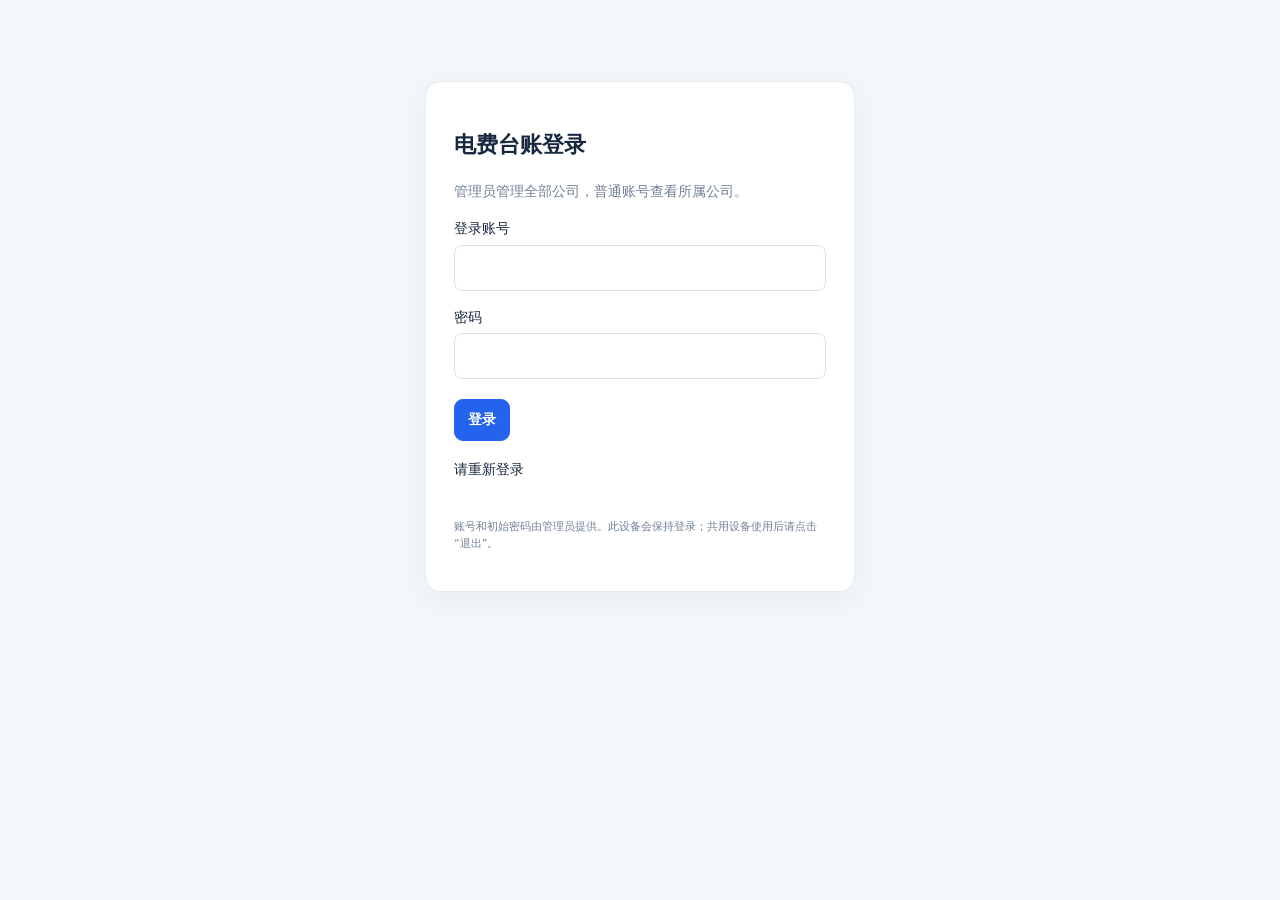
==== commit 0588457b: "Add company-scoped login and read-only ledger access" ====
--- a/index.html
+++ b/index.html
@@ -1,120 +1,88 @@
-<!doctype html>
-<html lang="zh-CN">
-<head>
-<meta charset="utf-8"><meta name="viewport" content="width=device-width, initial-scale=1">
-<meta name="theme-color" content="#f3f6fa"><title>电费月度计算与记录</title>
-<style>
-:root{--ink:#17283f;--muted:#708198;--line:#e5ebf2;--paper:#fff;--bg:#f3f6fa;--blue:#2463eb;--blue2:#eaf1ff;--mint:#078c76;--mintbg:#e7f7f3;--orange:#d77924;--shadow:0 8px 28px #1934560b}*{box-sizing:border-box}body{margin:0;background:var(--bg);color:var(--ink);font:14px/1.55 "Microsoft YaHei", "PingFang SC", system-ui, sans-serif}button,input,select{font:inherit}button{cursor:pointer}.shell{max-width:1440px;margin:auto;padding:26px 30px 48px}.topbar{display:flex;align-items:center;justify-content:space-between;margin-bottom:22px}.brand{display:flex;align-items:center;gap:13px}.brandmark{width:42px;height:42px;display:grid;place-items:center;border-radius:13px;background:var(--blue);color:white;font-weight:800;font-size:20px;box-shadow:0 5px 14px #2463eb40}.brand h1{font-size:19px;margin:0;letter-spacing:.3px}.brand p{margin:2px 0 0;color:var(--muted);font-size:12px}.top-actions{flex-wrap:wrap;display:flex;align-items:center;gap:9px}.pill{color:#65768b;background:#fff;border:1px solid var(--line);border-radius:20px;padding:8px 12px;font-size:12px}.btn{border:1px solid var(--line);background:white;color:var(--ink);border-radius:9px;padding:9px 13px;font-weight:600}.btn:hover{border-color:#9db7e9;background:#f9fbff}.btn.primary{background:var(--blue);color:white;border-color:var(--blue)}.btn.primary:hover{background:#1854d5}.btn.ghost{color:var(--blue);border-color:#d5e2ff;background:#f8faff}.btn.small{padding:6px 9px;font-size:12px}.layout{display:grid;grid-template-columns:1fr;gap:16px}.panel{background:var(--paper);border:1px solid var(--line);border-radius:15px;box-shadow:var(--shadow)}.companybar{display:flex;align-items:center;gap:15px;padding:17px 20px}.companybar label{color:var(--muted);font-size:12px}.companybar select{min-width:260px;border:1px solid var(--line);background:white;border-radius:9px;padding:10px 36px 10px 12px;color:var(--ink);font-weight:700}.companymeta{font-size:12px;color:var(--muted)}.grow{flex:1}.overview{padding:20px 22px 16px;overflow:hidden;background:linear-gradient(115deg,#fff 60%,#f4f8ff)}.overviewhead{display:flex;align-items:center;justify-content:space-between;margin-bottom:17px}.overline{display:flex;gap:8px;align-items:center;color:var(--muted);font-size:12px}.dot{width:7px;height:7px;border-radius:50%;background:var(--mint)}.kpis{display:grid;grid-template-columns:repeat(3,1fr);gap:13px}.kpi{padding:14px 16px;border:1px solid var(--line);border-radius:12px;background:#ffffffc9}.kpi .label{color:var(--muted);font-size:12px;display:flex;align-items:center;gap:7px}.kpi .value{font-size:26px;font-weight:750;letter-spacing:-.6px;margin-top:7px}.kpi .unit{font-size:12px;font-weight:500;color:var(--muted);margin-left:5px;letter-spacing:0}.kpi .hint{font-size:11px;color:#8796a8;margin-top:3px}.kpi.blue .value{color:var(--blue)}.kpi.green .value{color:var(--mint)}.sectionhead{display:flex;align-items:center;gap:10px;margin:0 0 14px}.sectionhead h2{margin:0;font-size:15px}.sectionhead p{margin:0;color:var(--muted);font-size:12px}.sectionhead .grow{flex:1}.columns{display:grid;grid-template-columns:1fr;gap:16px;align-items:start}.pad{padding:19px 20px}.formtop{display:flex;gap:12px;align-items:end;flex-wrap:wrap;margin:14px 0 12px}.field{display:flex;flex-direction:column;gap:5px}.field label{font-size:11px;color:var(--muted)}.field input,.field select{width:140px;border:1px solid var(--line);border-radius:8px;padding:8px 9px;color:var(--ink);background:#fff;outline:none}.field input:focus,.field select:focus{border-color:#8caef7;box-shadow:0 0 0 3px #2463eb14}.field input[readonly]{background:#f5f7fa;color:#58697d}.field.compact input{width:95px}.field.rate input{width:100px}.formula{font-size:11px;color:#73839a;background:#f6f8fb;border-radius:8px;padding:8px 10px;margin-bottom:11px}.formula b{color:#40546f;font-weight:650}.meterwrap{overflow:auto;border:1px solid var(--line);border-radius:10px}.meters{border-collapse:collapse;width:100%;min-width:600px}.meters th{font-size:11px;color:#7c8ba0;background:#f7f9fc;text-align:left;font-weight:650;padding:9px 10px;white-space:nowrap}.meters td{padding:8px 10px;border-top:1px solid #edf1f5;white-space:nowrap}.meters input{width:100px;border:1px solid #e4eaf1;border-radius:7px;padding:6px 7px;color:var(--ink);outline:none}.meters input:focus{border-color:#8caef7}.metername{font-weight:650}.badge{font-size:10px;border-radius:12px;background:#edf3ff;color:#3c66bd;padding:3px 7px}.badge.hv{background:#f0edff;color:#7355b5}.reading-ro{background:#f6f8fa!important;color:#79879a!important}.calc{color:#226bb9;font-variant-numeric:tabular-nums}.remove{border:0;background:none;color:#a4afbd;padding:3px;font-size:17px}.remove:hover{color:#d44}.formfoot{display:flex;align-items:center;gap:9px;margin-top:12px}.livecalc{margin-left:auto;color:var(--muted);font-size:12px;text-align:right}.livecalc b{color:var(--ink);font-size:14px}.notice{font-size:11px;color:#8290a1;margin-top:10px}.history-query{padding-bottom:17px;margin-bottom:18px;border-bottom:1px solid var(--line)}.history-controls{margin:10px 0}.history-controls .field select{width:180px}.history-summary{display:flex;align-items:center;gap:8px;flex-wrap:wrap;color:var(--muted);font-size:11px;padding-top:17px}.history-summary b{color:var(--ink);font-size:12px}.history-table{min-width:610px}.history-table td{font-variant-numeric:tabular-nums}.records-head{display:flex;align-items:center;gap:9px;margin-bottom:12px}.records-head h2{font-size:15px;margin:0}.records-head span{font-size:11px;color:var(--muted)}.records{overflow-x:auto!important;border:1px solid var(--line);border-radius:10px;overflow:hidden}.records table{border-collapse:collapse;width:100%;font-size:12px}.records th{text-align:left;padding:9px 10px;color:#74839a;background:#f7f9fc;font-weight:600;white-space:nowrap}.records td{padding:9px 10px;border-top:1px solid #edf1f5;white-space:nowrap;font-variant-numeric:tabular-nums}.records tr:hover td{background:#fbfcff}.right{text-align:right}.empty{text-align:center;color:#8290a1;padding:26px!important}.footnote{font-size:11px;color:#8a97a8;margin-top:10px}.chartmodal{position:fixed;inset:0;background:#10243b66;display:none;align-items:center;justify-content:center;padding:22px;z-index:5}.chartmodal.open{display:flex}.chartbox{max-width:1100px;width:100%;max-height:92vh;overflow:auto;background:white;border-radius:17px;box-shadow:0 22px 70px #0c1a2f40;padding:22px}.charthead{display:flex;align-items:center;gap:12px;margin-bottom:12px}.charthead h2{font-size:17px;margin:0}.charthead p{margin:2px 0 0;color:var(--muted);font-size:12px}.charthead .grow{flex:1}.chartarea{height:430px;position:relative;border:1px solid var(--line);border-radius:12px;padding:9px;background:#fcfdff}.chartarea svg{width:100%;height:100%;display:block}.legend{display:flex;gap:20px;font-size:12px;color:#65768b;margin-top:12px}.legend i{display:inline-block;width:9px;height:9px;border-radius:50%;margin-right:6px}.legend .l1{background:#2463eb}.legend .l2{background:#e89342}.charttip{color:var(--muted);font-size:11px;margin-top:7px}.toast{position:fixed;bottom:24px;left:50%;transform:translateX(-50%);background:#14263c;color:white;border-radius:9px;padding:10px 15px;box-shadow:0 8px 25px #14263c44;opacity:0;pointer-events:none;transition:.2s;z-index:8}.toast.show{opacity:1}.smallmuted{font-size:11px;color:var(--muted)}.danger{color:#bc4f3d}.alertbox{margin-top:9px;font-size:12px}.alertbox:empty{display:none}.alertbox .warn{border:1px solid #f1d4a9;background:#fff9ed;color:#8a5a16;border-radius:8px;padding:8px 10px;margin-top:6px}.alertbox .ok{color:#078c76;padding:5px 2px}.hidden{display:none!important}@media(max-width:950px){.columns{grid-template-columns:1fr}.shell{padding:18px 14px 35px}.companybar{flex-wrap:wrap}.companybar select{min-width:200px}.kpi .value{font-size:22px}}@media(max-width:620px){.topbar{align-items:flex-start}.top-actions .pill{display:none}.top-actions{gap:6px}.top-actions .btn{font-size:12px;padding:8px}.brand h1{font-size:16px}.companybar select{flex:1}.companymeta{width:100%}.kpis{grid-template-columns:1fr}.kpi{padding:11px 13px}.kpi .value{font-size:21px}.pad{padding:15px 13px}.formtop{gap:9px}.field input{width:132px}.chartarea{height:330px}.charthead{align-items:flex-start}.charthead .btn{padding:7px 9px}}
-</style>
-</head>
-<body>
-<div class="shell">
-  <header class="topbar">
-    <div class="brand"><div class="brandmark">电</div><div><h1>电费月度计算与记录</h1><p>多公司电量结算台账</p></div></div>
-    <div class="top-actions"><span class="pill">● 数据保存在本机浏览器</span><button class="btn" id="exportExcelBtn">导出 Excel 月报</button><button class="btn" id="exportBtn">导出备份</button><button class="btn" id="importBtn">恢复备份</button><button class="btn" id="autoRestoreBtn">恢复自动备份</button><input class="hidden" type="file" id="importFile" accept="application/json"></div>
-  </header>
-  <main class="layout">
-    <section class="panel companybar"><label for="companySelect">当前公司</label><select id="companySelect"></select><span id="companyMeta" class="companymeta"></span><span class="grow"></span><button class="btn ghost" id="chartBtn">▥　月度趋势图</button><button class="btn ghost" id="recordsBtn">☷　月度记录</button></section>
-    <section class="panel overview">
-      <div class="overviewhead"><div><div class="overline"><i class="dot"></i><span id="overviewCompany"></span><span>·</span><span id="latestMonth"></span></div></div><button class="btn small" id="historyChartBtn">查看电量与电费走势　↗</button></div>
-      <div class="kpis">
-        <div class="kpi blue"><div class="label">总表电量 <span class="badge">发电总量</span></div><div class="value" id="kpiGeneration">—<span class="unit">度</span></div><div class="hint">由总表各柜本期减上期并乘倍率汇总</div></div>
-        <div class="kpi green"><div class="label">本月净使用电量</div><div class="value" id="kpiNet">—<span class="unit">度</span></div><div class="hint">总表电量 − 变压器上网电量 ± 结算修正</div></div>
-        <div class="kpi"><div class="label">本月电费</div><div class="value" id="kpiBill">—<span class="unit">元</span></div><div class="hint" id="billHint">结算电量 × 电费单价</div></div>
-      </div>
-    </section>
-    <div class="columns">
-      <section class="panel pad">
-        <div class="sectionhead"><h2>电表示数</h2><span class="badge" id="tableMode">录入模式</span><span class="grow"></span><span class="smallmuted" id="meterCount"></span></div>
-        <div class="formtop">
-          <div class="field"><label for="monthInput">选择月份（查询历史 / 录入本期）</label><input id="monthInput" type="month" value="2026-09"></div>
-          <div class="field rate entryOnly"><label for="rateInput">电费单价（元/度）</label><input id="rateInput" type="number" min="0" step="0.001" value="0.42"></div>
-          <div class="field compact entryOnly"><label for="adjustInput">结算修正（度）</label><input id="adjustInput" type="number" step="0.01" value="0"></div>
-        </div>
-        <div class="formula"><b>计算规则：</b>各柜电量＝（本期示数−上期示数）×综合倍率；总表电量＝总表柜电量之和；结算电量＝总表电量−变压器上网电量＋结算修正；电费＝结算电量×单价。历史记录沿用 Excel 结算金额。</div>
-        <div class="history-summary" id="periodSummary"></div>
-        <div class="meterwrap"><table class="meters"><thead><tr><th>电表 / 归属</th><th>上期示数</th><th>本期示数</th><th>综合倍率</th><th>本期电量</th><th>操作</th></tr></thead><tbody id="meterRows"></tbody></table></div>
-        <div class="alertbox" id="alertBox" aria-live="polite"></div>
-        <div class="formfoot entryOnly" id="entryTools"><button class="btn small" id="addMeterBtn">＋ 添加电表</button><button class="btn primary" id="saveBtn">保存本月结算</button><div class="livecalc" id="liveCalc">填写本期示数后自动计算</div></div>
-        <div class="notice" id="tableNotice">上期示数由最近一次已保存的结算自动带入。结算修正用于对照 Excel 中的人工调整或特殊结算差额。</div>
-      </section>
-      
-    </div>
-  </main>
-</div>
-<div class="chartmodal" id="recordsModal" role="dialog" aria-modal="true" aria-labelledby="recordsTitle"><section class="chartbox"><div class="charthead"><div><h2 id="recordsTitle">月度记录</h2><p id="recordsSubtitle"></p></div><span class="grow"></span><button class="btn" id="closeRecords">关闭</button></div><div class="records"><table><thead><tr><th>月份</th><th class="right">总表电量（度）</th><th class="right">上网电量（度）</th><th class="right">结算电量（度）</th><th class="right">电费（元）</th><th>操作</th></tr></thead><tbody id="recordRows"></tbody></table></div><div class="footnote">历史金额按原 Excel 记录保留；本机录入的数据保存在当前浏览器中。</div></section></div>
-<div class="chartmodal" id="chartModal" role="dialog" aria-modal="true" aria-labelledby="chartTitle"><section class="chartbox"><div class="charthead"><div><h2 id="chartTitle">月度电量与电费趋势</h2><p id="chartSubtitle"></p></div><span class="grow"></span><button class="btn" id="closeChart">关闭</button></div><div class="chartarea" id="chartArea"></div><div class="legend"><span><i class="l1"></i>总表电量（度）</span><span><i class="l2"></i>电费（元）</span></div><div class="charttip">两条折线分别按各自刻度绘制，便于同时查看电量和金额的月度变化。只显示已有结算记录。</div></section></div>
-<div class="toast" id="toast"></div>
-<script>
-const HISTORICAL_DATA=[{"name":"山路科技","months":[]},{"name":"维和纸业","months":[{"month":"2025-06","meters":[{"name":"1号柜","previous":0.0,"current":265.6,"multiplier":60.0,"usage":15936.0},{"name":"2号柜","previous":0.0,"current":284.34,"multiplier":60.0,"usage":17060.4},{"name":"3号柜","previous":0.0,"current":304.93,"multiplier":60.0,"usage":18295.8},{"name":"4号柜","previous":0.0,"current":300.25,"multiplier":60.0,"usage":18015.0},{"name":"5号柜","previous":0.0,"current":214.84,"multiplier":100.0,"usage":21484.0},{"name":"6号柜","previous":0.0,"current":198.6,"multiplier":100.0,"usage":19860.0}],"transformers":[{"name":"800变压器","previous":0.0,"current":17.89,"multiplier":2000.0,"usage":35780.0}],"totalMeterUsage":110651.2,"transformerUsage":35780.0,"adjustment":0.0,"netUsage":74871.2,"rate":0.42,"bill":31445.9,"sourceBill":null,"sourceTotals":[110651.2,35780.0]},{"month":"2025-07","meters":[{"name":"1号柜","previous":265.6,"current":649.17,"multiplier":60.0,"usage":23014.2},{"name":"2号柜","previous":284.34,"current":694.23,"multiplier":60.0,"usage":24593.4},{"name":"3号柜","previous":304.93,"current":709.51,"multiplier":60.0,"usage":24274.8},{"name":"4号柜","previous":300.25,"current":713.53,"multiplier":60.0,"usage":24796.8},{"name":"5号柜","previous":214.84,"current":525.78,"multiplier":100.0,"usage":31094.0},{"name":"6号柜","previous":198.6,"current":506.56,"multiplier":100.0,"usage":30796.0}],"transformers":[{"name":"800变压器","previous":17.89,"current":41.06,"multiplier":2000.0,"usage":46340.0}],"totalMeterUsage":158569.2,"transformerUsage":46340.0,"adjustment":0.0,"netUsage":112229.2,"rate":0.42,"bill":47136.26,"sourceBill":null,"sourceTotals":[158569.2,46340.0]},{"month":"2025-08","meters":[{"name":"1号柜","previous":649.17,"current":983.03,"multiplier":60.0,"usage":20031.6},{"name":"2号柜","previous":694.23,"current":1078.59,"multiplier":60.0,"usage":23061.6},{"name":"3号柜","previous":709.51,"current":1047.01,"multiplier":60.0,"usage":20250.0},{"name":"4号柜","previous":713.53,"current":1123.08,"multiplier":60.0,"usage":24573.0},{"name":"5号柜","previous":525.78,"current":815.64,"multiplier":100.0,"usage":28986.0},{"name":"6号柜","previous":506.56,"current":796.88,"multiplier":100.0,"usage":29032.0}],"transformers":[{"name":"800变压器","previous":41.06,"current":55.52,"multiplier":2000.0,"usage":28920.0}],"totalMeterUsage":145934.2,"transformerUsage":28920.0,"adjustment":0.0,"netUsage":117014.2,"rate":0.38,"bill":44465.4,"sourceBill":44465.4,"sourceTotals":[145934.2,28920.0]},{"month":"2025-09","meters":[{"name":"1号柜","previous":983.03,"current":1237.58,"multiplier":60.0,"usage":15273.0},{"name":"2号柜","previous":1078.59,"current":1376.8,"multiplier":60.0,"usage":17892.6},{"name":"3号柜","previous":1047.01,"current":1304.77,"multiplier":60.0,"usage":15465.6},{"name":"4号柜","previous":1123.08,"current":1441.9,"multiplier":60.0,"usage":19129.2},{"name":"5号柜","previous":815.64,"current":1036.81,"multiplier":100.0,"usage":22117.0},{"name":"6号柜","previous":796.88,"current":1021.75,"multiplier":100.0,"usage":22487.0}],"transformers":[{"name":"800变压器","previous":55.52,"current":63.81,"multiplier":2000.0,"usage":16580.0}],"totalMeterUsage":112364.4,"transformerUsage":16580.0,"adjustment":0.0,"netUsage":95784.4,"rate":0.38,"bill":36398.0,"sourceBill":36398.0,"sourceTotals":[112364.4,16580.0]},{"month":"2025-10","meters":[{"name":"1号柜","previous":1237.58,"current":1436.18,"multiplier":60.0,"usage":11916.0},{"name":"2号柜","previous":1376.8,"current":1615.64,"multiplier":60.0,"usage":14330.4},{"name":"3号柜","previous":1304.77,"current":1506.93,"multiplier":60.0,"usage":12129.6},{"name":"4号柜","previous":1441.9,"current":1696.15,"multiplier":60.0,"usage":15255.0},{"name":"5号柜","previous":1036.81,"current":1213.11,"multiplier":100.0,"usage":17630.0},{"name":"6号柜","previous":1021.75,"current":1200.97,"multiplier":100.0,"usage":17922.0}],"transformers":[{"name":"800变压器","previous":63.81,"current":71.01,"multiplier":2000.0,"usage":14400.0}],"totalMeterUsage":89183.0,"transformerUsage":14400.0,"adjustment":0.0,"netUsage":74783.0,"rate":0.38,"bill":28417.54,"sourceBill":28417.54,"sourceTotals":[89183.0,14400.0]},{"month":"2025-11","meters":[{"name":"1号柜","previous":1436.18,"current":1604.93,"multiplier":60.0,"usage":10125.0},{"name":"2号柜","previous":1615.64,"current":1826.02,"multiplier":60.0,"usage":12622.8},{"name":"3号柜","previous":1506.93,"current":1671.86,"multiplier":60.0,"usage":9895.8},{"name":"4号柜","previous":1696.15,"current":1915.88,"multiplier":60.0,"usage":13183.8},{"name":"5号柜","previous":1213.11,"current":1368.43,"multiplier":100.0,"usage":15532.0},{"name":"6号柜","previous":1200.97,"current":1358.51,"multiplier":100.0,"usage":15754.0}],"transformers":[{"name":"800变压器","previous":71.01,"current":74.84,"multiplier":2000.0,"usage":7660.0}],"totalMeterUsage":77113.4,"transformerUsage":7660.0,"adjustment":0.0,"netUsage":69453.4,"rate":0.38,"bill":26392.3,"sourceBill":26392.3,"sourceTotals":[77113.4,7660.0]},{"month":"2025-12","meters":[{"name":"1号柜","previous":1604.93,"current":1783.36,"multiplier":60.0,"usage":10705.8},{"name":"2号柜","previous":1826.02,"current":2061.09,"multiplier":60.0,"usage":14104.2},{"name":"3号柜","previous":1671.86,"current":1858.38,"multiplier":60.0,"usage":11191.2},{"name":"4号柜","previous":1915.88,"current":2152.85,"multiplier":60.0,"usage":14218.2},{"name":"5号柜","previous":1368.43,"current":1532.85,"multiplier":100.0,"usage":16442.0},{"name":"6号柜","previous":1358.51,"current":1533.35,"multiplier":100.0,"usage":17484.0}],"transformers":[{"name":"800变压器","previous":74.84,"current":77.25,"multiplier":2000.0,"usage":4820.0}],"totalMeterUsage":84145.4,"transformerUsage":4820.0,"adjustment":0.0,"netUsage":79325.4,"rate":0.38,"bill":30143.7,"sourceBill":30143.7,"sourceTotals":[84145.4,4819.99999999999]},{"month":"2026-01","meters":[{"name":"1号柜","previous":1783.36,"current":2003.27,"multiplier":60.0,"usage":13194.6},{"name":"2号柜","previous":2061.09,"current":2317.69,"multiplier":60.0,"usage":15396.0},{"name":"3号柜","previous":1858.38,"current":2076.31,"multiplier":60.0,"usage":13075.8},{"name":"4号柜","previous":2152.85,"current":2415.73,"multiplier":60.0,"usage":15772.8},{"name":"5号柜","previous":1532.85,"current":1717.25,"multiplier":100.0,"usage":18440.0},{"name":"6号柜","previous":1533.35,"current":1724.79,"multiplier":100.0,"usage":19144.0}],"transformers":[{"name":"800变压器","previous":77.25,"current":79.18,"multiplier":2000.0,"usage":3860.0}],"totalMeterUsage":95023.2,"transformerUsage":3860.0,"adjustment":0.0,"netUsage":91163.2,"rate":0.38,"bill":34642.0,"sourceBill":34642.0,"sourceTotals":[95023.2,3860.0]},{"month":"2026-02","meters":[{"name":"1号柜","previous":2003.27,"current":2327.11,"multiplier":60.0,"usage":19430.4},{"name":"2号柜","previous":2317.69,"current":2668.98,"multiplier":60.0,"usage":21077.4},{"name":"3号柜","previous":2076.31,"current":2404.58,"multiplier":60.0,"usage":19696.2},{"name":"4号柜","previous":2415.73,"current":2762.23,"multiplier":60.0,"usage":20790.0},{"name":"5号柜","previous":1717.25,"current":1982.24,"multiplier":100.0,"usage":26499.0},{"name":"6号柜","previous":1724.79,"current":1973.98,"multiplier":100.0,"usage":24919.0}],"transformers":[{"name":"800变压器","previous":79.18,"current":98.52,"multiplier":2000.0,"usage":38680.0}],"totalMeterUsage":132412.0,"transformerUsage":38680.0,"adjustment":0.0,"netUsage":93732.0,"rate":0.38,"bill":35618.1,"sourceBill":35618.1,"sourceTotals":[132412.0,38680.0]},{"month":"2026-03","meters":[{"name":"1号柜","previous":2327.11,"current":2672.58,"multiplier":60.0,"usage":20728.2},{"name":"2号柜","previous":2668.98,"current":3040.54,"multiplier":60.0,"usage":22293.6},{"name":"3号柜","previous":2404.58,"current":2755.15,"multiplier":60.0,"usage":21034.2},{"name":"4号柜","previous":2762.23,"current":3141.26,"multiplier":60.0,"usage":22741.8},{"name":"5号柜","previous":1982.24,"current":2237.49,"multiplier":100.0,"usage":25525.0},{"name":"6号柜","previous":1973.98,"current":2176.65,"multiplier":100.0,"usage":20267.0}],"transformers":[{"name":"800变压器","previous":98.52,"current":109.72,"multiplier":2000.0,"usage":22400.0}],"totalMeterUsage":132589.8,"transformerUsage":22400.0,"adjustment":0.0,"netUsage":110189.8,"rate":0.38,"bill":41872.1,"sourceBill":41872.1,"sourceTotals":[132589.8,22400.0]},{"month":"2026-04","meters":[{"name":"1号柜","previous":2672.58,"current":3094.83,"multiplier":60.0,"usage":25335.0},{"name":"2号柜","previous":3040.54,"current":3497.95,"multiplier":60.0,"usage":27444.6},{"name":"3号柜","previous":2755.15,"current":3197.8,"multiplier":60.0,"usage":26559.0},{"name":"4号柜","previous":3141.26,"current":3622.28,"multiplier":60.0,"usage":28861.2},{"name":"5号柜","previous":2237.49,"current":2553.36,"multiplier":100.0,"usage":31587.0},{"name":"6号柜","previous":2176.65,"current":2506.37,"multiplier":100.0,"usage":32972.0}],"transformers":[{"name":"800变压器","previous":109.72,"current":130.94,"multiplier":2000.0,"usage":42440.0}],"totalMeterUsage":172758.8,"transformerUsage":42440.0,"adjustment":0.0,"netUsage":130318.8,"rate":0.38,"bill":49521.1,"sourceBill":49521.1,"sourceTotals":[172758.8,42440.0]},{"month":"2026-05","meters":[{"name":"1号柜","previous":3094.83,"current":3514.96,"multiplier":60.0,"usage":25207.8},{"name":"2号柜","previous":3497.95,"current":3930.26,"multiplier":60.0,"usage":25938.6},{"name":"3号柜","previous":3197.8,"current":3624.62,"multiplier":60.0,"usage":25609.2},{"name":"4号柜","previous":3622.28,"current":4079.97,"multiplier":60.0,"usage":27461.4},{"name":"5号柜","previous":2553.36,"current":2878.43,"multiplier":100.0,"usage":32507.0},{"name":"6号柜","previous":2506.37,"current":2832.81,"multiplier":100.0,"usage":32644.0}],"transformers":[{"name":"800变压器","previous":130.94,"current":170.63,"multiplier":2000.0,"usage":79380.0}],"totalMeterUsage":169368.0,"transformerUsage":79380.0,"adjustment":0.0,"netUsage":89988.0,"rate":0.38,"bill":34195.4,"sourceBill":34195.4,"sourceTotals":[169368.0,79380.0]},{"month":"2026-06","meters":[{"name":"1号柜","previous":3514.96,"current":3866.09,"multiplier":60.0,"usage":21067.8},{"name":"2号柜","previous":3930.26,"current":4293.85,"multiplier":60.0,"usage":21815.4},{"name":"3号柜","previous":3624.62,"current":3985.01,"multiplier":60.0,"usage":21623.4},{"name":"4号柜","previous":4079.97,"current":4468.07,"multiplier":60.0,"usage":23286.0},{"name":"5号柜","previous":2878.43,"current":3145.65,"multiplier":100.0,"usage":26722.0},{"name":"6号柜","previous":2832.81,"current":3104.51,"multiplier":100.0,"usage":27170.0}],"transformers":[{"name":"800变压器","previous":170.63,"current":192.17,"multiplier":2000.0,"usage":43080.0}],"totalMeterUsage":141684.6,"transformerUsage":43080.0,"adjustment":0.0,"netUsage":98604.6,"rate":0.38,"bill":37469.75,"sourceBill":37469.75,"sourceTotals":[141684.6,43080.0]},{"month":"2026-07","meters":[{"name":"1号柜","previous":3866.09,"current":4257.77,"multiplier":60.0,"usage":23500.8},{"name":"2号柜","previous":4293.85,"current":4689.79,"multiplier":60.0,"usage":23756.4},{"name":"3号柜","previous":3985.01,"current":4382.89,"multiplier":60.0,"usage":23872.8},{"name":"4号柜","previous":4468.07,"current":4898.28,"multiplier":60.0,"usage":25812.6},{"name":"5号柜","previous":3145.65,"current":3449.49,"multiplier":100.0,"usage":30384.0},{"name":"6号柜","previous":3104.51,"current":3401.39,"multiplier":100.0,"usage":29688.0}],"transformers":[{"name":"800变压器","previous":192.17,"current":216.06,"multiplier":2000.0,"usage":47780.0}],"totalMeterUsage":157014.6,"transformerUsage":47780.0,"adjustment":0.0,"netUsage":109234.6,"rate":0.38,"bill":41509.15,"sourceBill":41509.15,"sourceTotals":[157014.6,47780.0]},{"month":"2026-08","meters":[{"name":"1号柜","previous":4257.77,"current":4625.65,"multiplier":60.0,"usage":22072.8},{"name":"2号柜","previous":4689.79,"current":5073.79,"multiplier":60.0,"usage":23040.0},{"name":"3号柜","previous":4382.89,"current":4757.74,"multiplier":60.0,"usage":22491.0},{"name":"4号柜","previous":4898.28,"current":5309.66,"multiplier":60.0,"usage":24682.8},{"name":"5号柜","previous":3449.49,"current":3737.79,"multiplier":100.0,"usage":28830.0},{"name":"6号柜","previous":3401.39,"current":3683.39,"multiplier":100.0,"usage":28200.0}],"transformers":[{"name":"800变压器","previous":216.06,"current":233.01,"multiplier":2000.0,"usage":33900.0}],"totalMeterUsage":149316.6,"transformerUsage":33900.0,"adjustment":0.0,"netUsage":115416.6,"rate":0.38,"bill":43858.31,"sourceBill":43858.31,"sourceTotals":[149316.6,33900.0]}]},{"name":"新鑫钢结构","months":[{"month":"2025-04","meters":[{"name":"1号柜","previous":0.0,"current":322.67,"multiplier":100.0,"usage":32267.0},{"name":"2号柜","previous":0.0,"current":321.94,"multiplier":100.0,"usage":32194.0},{"name":"3号柜","previous":0.0,"current":321.5,"multiplier":100.0,"usage":32150.0},{"name":"4号柜","previous":0.0,"current":312.61,"multiplier":100.0,"usage":31261.0},{"name":"5号柜","previous":0.0,"current":317.21,"multiplier":100.0,"usage":31721.0}],"transformers":[{"name":"250变压器","previous":0.0,"current":12.29,"multiplier":400.0,"usage":4916.0},{"name":"1000变压器","previous":0.0,"current":27.63,"multiplier":1200.0,"usage":33156.0}],"totalMeterUsage":159593.0,"transformerUsage":38072.0,"adjustment":0.0,"netUsage":121521.0,"rate":0.42,"bill":51038.82,"sourceBill":null,"sourceTotals":[159593.0,38072.0]},{"month":"2025-06","meters":[{"name":"1号柜","previous":322.67,"current":566.23,"multiplier":100.0,"usage":24356.0},{"name":"2号柜","previous":321.94,"current":567.27,"multiplier":100.0,"usage":24533.0},{"name":"3号柜","previous":321.5,"current":567.45,"multiplier":100.0,"usage":24595.0},{"name":"4号柜","previous":312.61,"current":557.45,"multiplier":100.0,"usage":24484.0},{"name":"5号柜","previous":317.21,"current":560.82,"multiplier":100.0,"usage":24361.0}],"transformers":[{"name":"250变压器","previous":12.29,"current":20.98,"multiplier":400.0,"usage":3476.0},{"name":"1000变压器","previous":27.63,"current":50.07,"multiplier":1200.0,"usage":26928.0}],"totalMeterUsage":122329.0,"transformerUsage":30404.0,"adjustment":0.0,"netUsage":91925.0,"rate":0.42,"bill":38608.5,"sourceBill":null,"sourceTotals":[122329.0,30404.0]},{"month":"2025-07","meters":[{"name":"1号柜","previous":566.23,"current":845.76,"multiplier":100.0,"usage":27953.0},{"name":"2号柜","previous":567.27,"current":857.31,"multiplier":100.0,"usage":29004.0},{"name":"3号柜","previous":567.45,"current":858.32,"multiplier":100.0,"usage":29087.0},{"name":"4号柜","previous":557.45,"current":836.8,"multiplier":100.0,"usage":27935.0},{"name":"5号柜","previous":560.82,"current":847.37,"multiplier":100.0,"usage":28655.0}],"transformers":[{"name":"250变压器","previous":20.98,"current":36.77,"multiplier":400.0,"usage":6316.0},{"name":"1000变压器","previous":50.07,"current":85.63,"multiplier":1200.0,"usage":42672.0}],"totalMeterUsage":142634.0,"transformerUsage":48988.0,"adjustment":0.0,"netUsage":93646.0,"rate":0.42,"bill":39331.32,"sourceBill":null,"sourceTotals":[142634.0,48988.0]},{"month":"2025-08","meters":[{"name":"1号柜","previous":845.76,"current":1088.67,"multiplier":100.0,"usage":24291.0},{"name":"2号柜","previous":857.31,"current":1136.53,"multiplier":100.0,"usage":27922.0},{"name":"3号柜","previous":858.32,"current":1138.11,"multiplier":100.0,"usage":27979.0},{"name":"4号柜","previous":836.8,"current":1113.98,"multiplier":100.0,"usage":27718.0},{"name":"5号柜","previous":847.37,"current":1123.66,"multiplier":100.0,"usage":27629.0}],"transformers":[{"name":"250变压器","previous":36.77,"current":54.47,"multiplier":400.0,"usage":7080.0},{"name":"1000变压器","previous":85.63,"current":119.84,"multiplier":1200.0,"usage":41052.0}],"totalMeterUsage":135539.0,"transformerUsage":48132.0,"adjustment":0.0,"netUsage":87407.0,"rate":0.38,"bill":33214.66,"sourceBill":33214.66,"sourceTotals":[135539.0,48132.0]},{"month":"2025-09","meters":[{"name":"1号柜","previous":1088.67,"current":1297.06,"multiplier":100.0,"usage":20839.0},{"name":"2号柜","previous":1136.53,"current":1359.35,"multiplier":100.0,"usage":22282.0},{"name":"3号柜","previous":1138.11,"current":1360.95,"multiplier":100.0,"usage":22284.0},{"name":"4号柜","previous":1113.98,"current":1332.87,"multiplier":100.0,"usage":21889.0},{"name":"5号柜","previous":1123.66,"current":1341.97,"multiplier":100.0,"usage":21831.0}],"transformers":[{"name":"250变压器","previous":54.47,"current":66.45,"multiplier":400.0,"usage":4792.0},{"name":"1000变压器","previous":119.84,"current":140.53,"multiplier":1200.0,"usage":24828.0}],"totalMeterUsage":109125.0,"transformerUsage":29620.0,"adjustment":0.0,"netUsage":79505.0,"rate":0.38,"bill":30211.9,"sourceBill":30211.9,"sourceTotals":[109125.0,29620.0]},{"month":"2025-10","meters":[{"name":"1号柜","previous":1297.06,"current":1476.63,"multiplier":100.0,"usage":17957.0},{"name":"2号柜","previous":1359.35,"current":1535.97,"multiplier":100.0,"usage":17662.0},{"name":"3号柜","previous":1360.95,"current":1537.45,"multiplier":100.0,"usage":17650.0},{"name":"4号柜","previous":1332.87,"current":1502.87,"multiplier":100.0,"usage":17000.0},{"name":"5号柜","previous":1341.97,"current":1513.05,"multiplier":100.0,"usage":17108.0}],"transformers":[{"name":"250变压器","previous":66.45,"current":74.03,"multiplier":400.0,"usage":3032.0},{"name":"1000变压器","previous":140.53,"current":155.15,"multiplier":1200.0,"usage":17544.0}],"totalMeterUsage":87377.0,"transformerUsage":20576.0,"adjustment":0.0,"netUsage":66801.0,"rate":0.38,"bill":25384.38,"sourceBill":25384.38,"sourceTotals":[87377.0,20576.0]},{"month":"2025-11","meters":[{"name":"1号柜","previous":1476.63,"current":1642.84,"multiplier":100.0,"usage":16621.0},{"name":"2号柜","previous":1535.97,"current":1693.73,"multiplier":100.0,"usage":15776.0},{"name":"3号柜","previous":1537.45,"current":1694.37,"multiplier":100.0,"usage":15692.0},{"name":"4号柜","previous":1502.87,"current":1647.29,"multiplier":100.0,"usage":14442.0},{"name":"5号柜","previous":1513.05,"current":1660.92,"multiplier":100.0,"usage":14787.0}],"transformers":[{"name":"250变压器","previous":74.03,"current":77.7,"multiplier":400.0,"usage":1468.0},{"name":"1000变压器","previous":155.15,"current":162.38,"multiplier":1200.0,"usage":8676.0}],"totalMeterUsage":77318.0,"transformerUsage":10144.0,"adjustment":0.0,"netUsage":67174.0,"rate":0.38,"bill":25526.12,"sourceBill":25526.12,"sourceTotals":[77318.0,10144.0]},{"month":"2025-12","meters":[{"name":"1号柜","previous":1642.84,"current":1838.63,"multiplier":100.0,"usage":19579.0},{"name":"2号柜","previous":1693.73,"current":1873.39,"multiplier":100.0,"usage":17966.0},{"name":"3号柜","previous":1694.37,"current":1872.2,"multiplier":100.0,"usage":17783.0},{"name":"4号柜","previous":1647.29,"current":1805.51,"multiplier":100.0,"usage":15822.0},{"name":"5号柜","previous":1660.92,"current":1822.39,"multiplier":100.0,"usage":16147.0}],"transformers":[{"name":"250变压器","previous":77.7,"current":80.99,"multiplier":400.0,"usage":1316.0},{"name":"1000变压器","previous":162.38,"current":169.8,"multiplier":1200.0,"usage":8904.0}],"totalMeterUsage":87297.0,"transformerUsage":10220.0,"adjustment":0.0,"netUsage":77077.0,"rate":0.38,"bill":29289.26,"sourceBill":29289.26,"sourceTotals":[87297.0,10220.0]},{"month":"2026-01","meters":[{"name":"1号柜","previous":1838.63,"current":2047.15,"multiplier":100.0,"usage":20852.0},{"name":"2号柜","previous":1873.39,"current":2063.94,"multiplier":100.0,"usage":19055.0},{"name":"3号柜","previous":1872.2,"current":2060.08,"multiplier":100.0,"usage":18788.0},{"name":"4号柜","previous":1805.51,"current":1973.68,"multiplier":100.0,"usage":16817.0},{"name":"5号柜","previous":1822.39,"current":1992.82,"multiplier":100.0,"usage":17043.0}],"transformers":[{"name":"250变压器","previous":80.99,"current":85.75,"multiplier":400.0,"usage":1904.0},{"name":"1000变压器","previous":169.8,"current":184.19,"multiplier":1200.0,"usage":17268.0}],"totalMeterUsage":92555.0,"transformerUsage":19172.0,"adjustment":0.0,"netUsage":73383.0,"rate":0.38,"bill":27885.5,"sourceBill":27885.5,"sourceTotals":[92555.0,19172.0]},{"month":"2026-02","meters":[{"name":"1号柜","previous":2047.15,"current":2309.98,"multiplier":100.0,"usage":26283.0},{"name":"2号柜","previous":2063.94,"current":2321.24,"multiplier":100.0,"usage":25730.0},{"name":"3号柜","previous":2060.08,"current":2314.48,"multiplier":100.0,"usage":25440.0},{"name":"4号柜","previous":1973.68,"current":2211.64,"multiplier":100.0,"usage":23796.0},{"name":"5号柜","previous":1992.82,"current":2225.86,"multiplier":100.0,"usage":23304.0}],"transformers":[{"name":"250变压器","previous":85.75,"current":117.2,"multiplier":400.0,"usage":12580.0},{"name":"1000变压器","previous":184.19,"current":242.28,"multiplier":1200.0,"usage":69708.0}],"totalMeterUsage":124553.0,"transformerUsage":82288.0,"adjustment":0.0,"netUsage":42265.0,"rate":0.38,"bill":16060.7,"sourceBill":16060.7,"sourceTotals":[124553.0,82288.0]},{"month":"2026-03","meters":[{"name":"1号柜","previous":2309.98,"current":2577.74,"multiplier":100.0,"usage":26776.0},{"name":"2号柜","previous":2321.24,"current":2578.27,"multiplier":100.0,"usage":25703.0},{"name":"3号柜","previous":2314.48,"current":2569.57,"multiplier":100.0,"usage":25509.0},{"name":"4号柜","previous":2211.64,"current":2455.44,"multiplier":100.0,"usage":24380.0},{"name":"5号柜","previous":2225.86,"current":2471.21,"multiplier":100.0,"usage":24535.0}],"transformers":[{"name":"250变压器","previous":117.2,"current":125.26,"multiplier":400.0,"usage":3224.0},{"name":"1000变压器","previous":242.28,"current":259.45,"multiplier":1200.0,"usage":20604.0}],"totalMeterUsage":126903.0,"transformerUsage":23828.0,"adjustment":0.0,"netUsage":103075.0,"rate":0.38,"bill":39168.5,"sourceBill":39168.5,"sourceTotals":[126903.0,23828.0]},{"month":"2026-04","meters":[{"name":"1号柜","previous":2577.74,"current":2906.56,"multiplier":100.0,"usage":32882.0},{"name":"2号柜","previous":2578.27,"current":2904.45,"multiplier":100.0,"usage":32618.0},{"name":"3号柜","previous":2569.57,"current":2895.11,"multiplier":100.0,"usage":32554.0},{"name":"4号柜","previous":2455.44,"current":2777.66,"multiplier":100.0,"usage":32222.0},{"name":"5号柜","previous":2471.21,"current":2785.81,"multiplier":100.0,"usage":31460.0}],"transformers":[{"name":"250变压器","previous":125.26,"current":150.81,"multiplier":400.0,"usage":10220.0},{"name":"1000变压器","previous":259.45,"current":307.22,"multiplier":1200.0,"usage":57324.0}],"totalMeterUsage":161736.0,"transformerUsage":67544.0,"adjustment":0.0,"netUsage":94192.0,"rate":0.38,"bill":35793.0,"sourceBill":35793.0,"sourceTotals":[161736.0,67544.0]},{"month":"2026-05","meters":[{"name":"1号柜","previous":2906.56,"current":3213.18,"multiplier":100.0,"usage":30662.0},{"name":"2号柜","previous":2904.45,"current":3213.37,"multiplier":100.0,"usage":30892.0},{"name":"3号柜","previous":2895.11,"current":3204.37,"multiplier":100.0,"usage":30926.0},{"name":"4号柜","previous":2777.66,"current":3086.47,"multiplier":100.0,"usage":30881.0},{"name":"5号柜","previous":2785.81,"current":3088.96,"multiplier":100.0,"usage":30315.0}],"transformers":[{"name":"250变压器","previous":150.81,"current":228.585,"multiplier":400.0,"usage":31110.0},{"name":"1000变压器","previous":307.22,"current":375.086667,"multiplier":1200.0,"usage":81440.0}],"totalMeterUsage":153676.0,"transformerUsage":112550.0,"adjustment":0.0,"netUsage":41126.0,"rate":0.38,"bill":15627.88,"sourceBill":15627.88,"sourceTotals":[153676.0,112550.0]},{"month":"2026-06","meters":[{"name":"1号柜","previous":3213.18,"current":3466.56,"multiplier":100.0,"usage":25338.0},{"name":"2号柜","previous":3213.37,"current":3468.12,"multiplier":100.0,"usage":25475.0},{"name":"3号柜","previous":3204.37,"current":3459.29,"multiplier":100.0,"usage":25492.0},{"name":"4号柜","previous":3086.47,"current":3340.14,"multiplier":100.0,"usage":25367.0},{"name":"5号柜","previous":3088.96,"current":3340.71,"multiplier":100.0,"usage":25175.0}],"transformers":[{"name":"250变压器","previous":228.58,"current":238.01,"multiplier":400.0,"usage":3772.0},{"name":"1000变压器","previous":375.08,"current":393.94,"multiplier":1200.0,"usage":22632.0}],"totalMeterUsage":126847.0,"transformerUsage":26404.0,"adjustment":0.0,"netUsage":100443.0,"rate":0.38,"bill":38168.34,"sourceBill":38168.34,"sourceTotals":[126847.0,26404.0]},{"month":"2026-07","meters":[{"name":"1号柜","previous":3466.56,"current":3753.17,"multiplier":100.0,"usage":28661.0},{"name":"2号柜","previous":3468.12,"current":3758.03,"multiplier":100.0,"usage":28991.0},{"name":"3号柜","previous":3459.29,"current":3749.89,"multiplier":100.0,"usage":29060.0},{"name":"4号柜","previous":3340.14,"current":3629.08,"multiplier":100.0,"usage":28894.0},{"name":"5号柜","previous":3340.71,"current":3620.09,"multiplier":100.0,"usage":27938.0}],"transformers":[{"name":"250变压器","previous":238.01,"current":258.17,"multiplier":400.0,"usage":8064.0},{"name":"1000变压器","previous":393.94,"current":435.43,"multiplier":1200.0,"usage":49788.0}],"totalMeterUsage":143544.0,"transformerUsage":57852.0,"adjustment":0.0,"netUsage":85692.0,"rate":0.38,"bill":32563.0,"sourceBill":32563.0,"sourceTotals":[143544.0,57852.0]},{"month":"2026-08","meters":[{"name":"1号柜","previous":3753.17,"current":4027.53,"multiplier":100.0,"usage":27436.0},{"name":"2号柜","previous":3758.03,"current":4032.33,"multiplier":100.0,"usage":27430.0},{"name":"3号柜","previous":3749.89,"current":4024.49,"multiplier":100.0,"usage":27460.0},{"name":"4号柜","previous":3629.08,"current":3900.95,"multiplier":100.0,"usage":27187.0},{"name":"5号柜","previous":3620.09,"current":3885.99,"multiplier":100.0,"usage":26590.0}],"transformers":[{"name":"250变压器","previous":258.17,"current":274.64,"multiplier":400.0,"usage":6588.0},{"name":"1000变压器","previous":435.43,"current":468.79,"multiplier":1200.0,"usage":40032.0}],"totalMeterUsage":136103.0,"transformerUsage":46620.0,"adjustment":0.0,"netUsage":89483.0,"rate":0.38,"bill":34003.5,"sourceBill":34003.5,"sourceTotals":[136103.0,46620.0]}]},{"name":"昆颂","months":[{"month":"2026-07","meters":[{"name":"1号柜","previous":3518.74,"current":3828.51,"multiplier":100.0,"usage":30977.0},{"name":"2号柜","previous":3499.72,"current":3808.78,"multiplier":100.0,"usage":30906.0},{"name":"3号柜","previous":3137.11,"current":3417.38,"multiplier":60.0,"usage":16816.2}],"transformers":[{"name":"630变压器","previous":739.53,"current":816.87,"multiplier":1000.0,"usage":77340.0}],"totalMeterUsage":78699.2,"transformerUsage":77340.0,"adjustment":0.0,"netUsage":1359.2,"rate":0.42,"bill":570.86,"sourceBill":570.86,"sourceTotals":[78699.2000000001,null]},{"month":"2026-08","meters":[{"name":"1号柜","previous":3828.51,"current":4120.06,"multiplier":100.0,"usage":29155.0},{"name":"2号柜","previous":3808.78,"current":4098.94,"multiplier":100.0,"usage":29016.0},{"name":"3号柜","previous":3417.38,"current":3677.41,"multiplier":60.0,"usage":15601.8}],"transformers":[{"name":"630变压器（昆颂）","previous":816.87,"current":889.08,"multiplier":1000.0,"usage":72210.0}],"totalMeterUsage":73772.8,"transformerUsage":72210.0,"adjustment":0.0,"netUsage":1562.8,"rate":0.42,"bill":656.38,"sourceBill":656.38,"sourceTotals":[73772.7999999999,null]}]},{"name":"苗博","months":[{"month":"2026-07","meters":[{"name":"0号柜","previous":3409.01,"current":3707.9,"multiplier":100.0,"usage":29889.0}],"transformers":[{"name":"250变压器","previous":537.53,"current":564.72,"multiplier":600.0,"usage":16314.0}],"totalMeterUsage":29889.0,"transformerUsage":16314.0,"adjustment":0.0,"netUsage":13575.0,"rate":0.42,"bill":5701.5,"sourceBill":5701.5,"sourceTotals":[29889.0,16314.0]},{"month":"2026-08","meters":[{"name":"0号柜","previous":3707.9,"current":3988.45,"multiplier":100.0,"usage":28055.0}],"transformers":[{"name":"250变压器（苗博）","previous":564.72,"current":603.7,"multiplier":600.0,"usage":23388.0}],"totalMeterUsage":28055.0,"transformerUsage":23388.0,"adjustment":0.0,"netUsage":4667.0,"rate":0.42,"bill":1960.14,"sourceBill":1960.14,"sourceTotals":[28055.0,null]}]},{"name":"南鑫","months":[{"month":"2025-06","meters":[{"name":"1号柜","previous":0.0,"current":325.17,"multiplier":100.0,"usage":32517.0}],"transformers":[{"name":"250变压器","previous":0.0,"current":26.77,"multiplier":400.0,"usage":10708.0}],"totalMeterUsage":32517.0,"transformerUsage":10708.0,"adjustment":0.0,"netUsage":21809.0,"rate":0.42,"bill":9159.78,"sourceBill":null,"sourceTotals":[32517.0,10708.0]},{"month":"2025-08","meters":[{"name":"1号柜","previous":325.17,"current":574.72,"multiplier":100.0,"usage":24955.0}],"transformers":[{"name":"250变压器","previous":26.77,"current":53.62,"multiplier":400.0,"usage":10740.0}],"totalMeterUsage":24955.0,"transformerUsage":10740.0,"adjustment":0.0,"netUsage":14215.0,"rate":0.42,"bill":5970.3,"sourceBill":null,"sourceTotals":[24955.0,10740.0]},{"month":"2025-09","meters":[{"name":"1号柜","previous":574.72,"current":796.92,"multiplier":100.0,"usage":22220.0}],"transformers":[{"name":"250变压器","previous":53.62,"current":73.43,"multiplier":400.0,"usage":7924.0}],"totalMeterUsage":22220.0,"transformerUsage":7924.0,"adjustment":0.0,"netUsage":14296.0,"rate":0.42,"bill":6004.32,"sourceBill":null,"sourceTotals":[22220.0,7924.0]},{"month":"2025-10","meters":[{"name":"1号柜","previous":796.92,"current":973.65,"multiplier":100.0,"usage":17673.0}],"transformers":[{"name":"250变压器","previous":73.43,"current":91.44,"multiplier":400.0,"usage":7204.0}],"totalMeterUsage":17673.0,"transformerUsage":7204.0,"adjustment":0.0,"netUsage":10469.0,"rate":0.42,"bill":4396.98,"sourceBill":null,"sourceTotals":[17673.0,7204.0]},{"month":"2025-11","meters":[{"name":"1号柜","previous":973.65,"current":1132.86,"multiplier":100.0,"usage":15921.0}],"transformers":[{"name":"250变压器","previous":91.44,"current":103.79,"multiplier":400.0,"usage":4940.0}],"totalMeterUsage":15921.0,"transformerUsage":4940.0,"adjustment":0.0,"netUsage":10981.0,"rate":0.42,"bill":4612.02,"sourceBill":null,"sourceTotals":[15921.0,4940.0]},{"month":"2025-12","meters":[{"name":"1号柜","previous":1132.86,"current":1307.28,"multiplier":100.0,"usage":17442.0}],"transformers":[{"name":"250变压器","previous":103.79,"current":110.15,"multiplier":400.0,"usage":2544.0}],"totalMeterUsage":17442.0,"transformerUsage":2544.0,"adjustment":0.0,"netUsage":14898.0,"rate":0.42,"bill":6257.16,"sourceBill":null,"sourceTotals":[17442.0,2544.0]},{"month":"2026-01","meters":[{"name":"1号柜","previous":1307.28,"current":1487.35,"multiplier":100.0,"usage":18007.0}],"transformers":[{"name":"250变压器","previous":110.15,"current":113.78,"multiplier":400.0,"usage":1452.0}],"totalMeterUsage":18007.0,"transformerUsage":1452.0,"adjustment":0.0,"netUsage":16555.0,"rate":0.39,"bill":6456.5,"sourceBill":6456.5,"sourceTotals":[18007.0,1452.0]},{"month":"2026-02","meters":[{"name":"1号柜","previous":1487.35,"current":1729.53,"multiplier":100.0,"usage":24218.0}],"transformers":[{"name":"250变压器","previous":113.78,"current":166.98,"multiplier":400.0,"usage":21280.0}],"totalMeterUsage":24218.0,"transformerUsage":21280.0,"adjustment":0.0,"netUsage":2938.0,"rate":0.39,"bill":1145.8,"sourceBill":1145.8,"sourceTotals":[24218.0,21280.0]},{"month":"2026-03","meters":[{"name":"1号柜","previous":1729.53,"current":1985.28,"multiplier":100.0,"usage":25575.0}],"transformers":[{"name":"250变压器","previous":166.89,"current":181.9,"multiplier":400.0,"usage":6004.0}],"totalMeterUsage":25575.0,"transformerUsage":6004.0,"adjustment":0.0,"netUsage":19571.0,"rate":0.39,"bill":7632.7,"sourceBill":7632.7,"sourceTotals":[25575.0,6004.0]},{"month":"2026-04","meters":[{"name":"1号柜","previous":1985.28,"current":2310.03,"multiplier":100.0,"usage":32475.0}],"transformers":[{"name":"250变压器","previous":181.9,"current":205.5,"multiplier":400.0,"usage":9440.0}],"totalMeterUsage":32475.0,"transformerUsage":9440.0,"adjustment":0.0,"netUsage":23035.0,"rate":0.39,"bill":8983.65,"sourceBill":8983.65,"sourceTotals":[32475.0,9440.0]},{"month":"2026-05","meters":[{"name":"1号柜","previous":2310.03,"current":2621.88,"multiplier":100.0,"usage":31185.0}],"transformers":[{"name":"250变压器","previous":205.5,"current":232.23,"multiplier":400.0,"usage":10692.0}],"totalMeterUsage":31185.0,"transformerUsage":10692.0,"adjustment":0.0,"netUsage":20493.0,"rate":0.39,"bill":7992.27,"sourceBill":7992.27,"sourceTotals":[31185.0,10692.0]},{"month":"2026-06","meters":[{"name":"1号柜","previous":2621.88,"current":2882.11,"multiplier":100.0,"usage":26023.0}],"transformers":[{"name":"250变压器","previous":232.23,"current":246.17,"multiplier":400.0,"usage":5576.0}],"totalMeterUsage":26023.0,"transformerUsage":5576.0,"adjustment":0.0,"netUsage":20447.0,"rate":0.39,"bill":7974.33,"sourceBill":7974.33,"sourceTotals":[26023.0,5576.0]},{"month":"2026-07","meters":[{"name":"1号柜","previous":2882.11,"current":3128.61,"multiplier":100.0,"usage":24650.0}],"transformers":[{"name":"250变压器","previous":246.17,"current":274.29,"multiplier":400.0,"usage":11248.0}],"totalMeterUsage":24650.0,"transformerUsage":11248.0,"adjustment":0.0,"netUsage":13402.0,"rate":0.39,"bill":5226.78,"sourceBill":5226.78,"sourceTotals":[24650.0,11248.0]},{"month":"2026-08","meters":[{"name":"1号柜","previous":3128.61,"current":3409.94,"multiplier":100.0,"usage":28133.0}],"transformers":[{"name":"250变压器","previous":274.29,"current":299.14,"multiplier":400.0,"usage":9940.0}],"totalMeterUsage":28133.0,"transformerUsage":9940.0,"adjustment":0.0,"netUsage":18193.0,"rate":0.39,"bill":7095.27,"sourceBill":7095.27,"sourceTotals":[28133.0,9940.0]}]},{"name":"智盛","months":[{"month":"2025-06","meters":[{"name":"1号柜","previous":1571.35,"current":1826.83,"multiplier":100.0,"usage":25548.0},{"name":"2号柜","previous":1512.51,"current":1771.33,"multiplier":100.0,"usage":25882.0},{"name":"3号柜","previous":1366.73,"current":1627.56,"multiplier":100.0,"usage":26083.0},{"name":"4号柜","previous":1000.0,"current":1231.48,"multiplier":100.0,"usage":23148.0}],"transformers":[{"name":"1600变压器","previous":8.3,"current":8.3,"multiplier":3000.0,"usage":0.0}],"totalMeterUsage":100661.0,"transformerUsage":0.0,"adjustment":0.0,"netUsage":100661.0,"rate":0.42,"bill":42277.62,"sourceBill":null,"sourceTotals":[100661.0,0.0]},{"month":"2025-07","meters":[{"name":"1号柜","previous":1826.83,"current":2135.68,"multiplier":100.0,"usage":30885.0},{"name":"2号柜","previous":1771.33,"current":2083.08,"multiplier":100.0,"usage":31175.0},{"name":"3号柜","previous":1627.56,"current":1942.94,"multiplier":100.0,"usage":31538.0},{"name":"4号柜","previous":1231.48,"current":1510.95,"multiplier":100.0,"usage":27947.0}],"transformers":[{"name":"1600变压器","previous":8.3,"current":8.3,"multiplier":3000.0,"usage":0.0}],"totalMeterUsage":121545.0,"transformerUsage":0.0,"adjustment":0.0,"netUsage":121545.0,"rate":0.42,"bill":51048.9,"sourceBill":null,"sourceTotals":[121545.0,0.0]},{"month":"2025-08","meters":[{"name":"1号柜","previous":2135.68,"current":2426.89,"multiplier":100.0,"usage":29121.0},{"name":"2号柜","previous":2083.08,"current":2375.83,"multiplier":100.0,"usage":29275.0},{"name":"3号柜","previous":1942.94,"current":2236.6,"multiplier":100.0,"usage":29366.0},{"name":"4号柜","previous":1510.95,"current":0.0,"multiplier":100.0,"usage":-151095.0}],"transformers":[{"name":"1600变压器","previous":8.3,"current":8.3,"multiplier":3000.0,"usage":0.0}],"totalMeterUsage":-63333.0,"transformerUsage":0.0,"adjustment":0.0,"netUsage":-63333.0,"rate":0.4,"bill":48688.4,"sourceBill":48688.4,"sourceTotals":[-63333.0,0.0]},{"month":"2025-09","meters":[{"name":"1号柜","previous":2426.89,"current":2664.85,"multiplier":100.0,"usage":23796.0},{"name":"2号柜","previous":2375.83,"current":2613.85,"multiplier":100.0,"usage":23802.0},{"name":"3号柜","previous":2236.6,"current":2468.83,"multiplier":100.0,"usage":23223.0}],"transformers":[{"name":"1600变压器","previous":8.3,"current":8.3,"multiplier":3000.0,"usage":0.0}],"totalMeterUsage":268949.0,"transformerUsage":0.0,"adjustment":0.0,"netUsage":268949.0,"rate":0.38,"bill":44784.52,"sourceBill":44784.52,"sourceTotals":[268949.0,0.0]},{"month":"2025-10","meters":[{"name":"1号柜","previous":2664.85,"current":2856.53,"multiplier":100.0,"usage":19168.0},{"name":"2号柜","previous":2613.85,"current":2803.63,"multiplier":100.0,"usage":18978.0},{"name":"3号柜","previous":2468.83,"current":2652.44,"multiplier":100.0,"usage":18361.0},{"name":"4号柜","previous":1981.28,"current":2146.81,"multiplier":100.0,"usage":16553.0}],"transformers":[{"name":"1600变压器","previous":8.3,"current":8.3,"multiplier":3000.0,"usage":0.0}],"totalMeterUsage":73060.0,"transformerUsage":0.0,"adjustment":0.0,"netUsage":73060.0,"rate":0.38,"bill":27762.8,"sourceBill":27762.8,"sourceTotals":[73060.0000000001,0.0]},{"month":"2025-11","meters":[{"name":"1号柜","previous":2856.53,"current":3045.9,"multiplier":100.0,"usage":18937.0},{"name":"2号柜","previous":2803.63,"current":2984.63,"multiplier":100.0,"usage":18100.0},{"name":"3号柜","previous":2652.44,"current":2821.39,"multiplier":100.0,"usage":16895.0},{"name":"4号柜","previous":2146.81,"current":2298.89,"multiplier":100.0,"usage":15208.0}],"transformers":[{"name":"1600变压器","previous":8.3,"current":8.3,"multiplier":3000.0,"usage":0.0}],"totalMeterUsage":69140.0,"transformerUsage":0.0,"adjustment":0.0,"netUsage":69140.0,"rate":0.38,"bill":26273.2,"sourceBill":26273.2,"sourceTotals":[69140.0,0.0]},{"month":"2025-12","meters":[{"name":"1号柜","previous":3045.9,"current":3272.79,"multiplier":100.0,"usage":22689.0},{"name":"2号柜","previous":2984.63,"current":3196.68,"multiplier":100.0,"usage":21205.0},{"name":"3号柜","previous":2821.39,"current":3015.34,"multiplier":100.0,"usage":19395.0},{"name":"4号柜","previous":2298.89,"current":2470.8,"multiplier":100.0,"usage":17191.0}],"transformers":[{"name":"1600变压器","previous":8.3,"current":30.86,"multiplier":3000.0,"usage":67680.0}],"totalMeterUsage":80480.0,"transformerUsage":67680.0,"adjustment":0.0,"netUsage":12800.0,"rate":0.38,"bill":4864.0,"sourceBill":4864.0,"sourceTotals":[80480.0,67680.0]},{"month":"2026-01","meters":[{"name":"1号柜","previous":3272.79,"current":3504.68,"multiplier":100.0,"usage":23189.0},{"name":"2号柜","previous":3196.68,"current":3412.57,"multiplier":100.0,"usage":21589.0},{"name":"3号柜","previous":3015.34,"current":3214.28,"multiplier":100.0,"usage":19894.0},{"name":"4号柜","previous":2470.8,"current":2647.41,"multiplier":100.0,"usage":17661.0}],"transformers":[{"name":"1600变压器","previous":30.86,"current":57.63,"multiplier":3000.0,"usage":80310.0}],"totalMeterUsage":82333.0,"transformerUsage":80310.0,"adjustment":0.0,"netUsage":2023.0,"rate":0.38,"bill":312.74,"sourceBill":312.74,"sourceTotals":[82333.0,80310.0]},{"month":"2026-02","meters":[{"name":"1号柜","previous":3504.68,"current":3794.6,"multiplier":100.0,"usage":28992.0},{"name":"2号柜","previous":3412.57,"current":3684.35,"multiplier":100.0,"usage":27178.0},{"name":"3号柜","previous":3214.28,"current":3469.08,"multiplier":100.0,"usage":25480.0},{"name":"4号柜","previous":2647.41,"current":2875.9,"multiplier":100.0,"usage":22849.0}],"transformers":[{"name":"1600变压器","previous":57.63,"current":91.92,"multiplier":3000.0,"usage":102870.0}],"totalMeterUsage":104499.0,"transformerUsage":102870.0,"adjustment":0.0,"netUsage":1629.0,"rate":0.38,"bill":201.02,"sourceBill":201.02,"sourceTotals":[104499.0,102870.0]},{"month":"2026-03","meters":[{"name":"1号柜","previous":3794.6,"current":4086.28,"multiplier":100.0,"usage":29168.0},{"name":"2号柜","previous":3684.35,"current":3968.73,"multiplier":100.0,"usage":28438.0},{"name":"3号柜","previous":3469.08,"current":3741.72,"multiplier":100.0,"usage":27264.0},{"name":"4号柜","previous":2875.9,"current":3122.02,"multiplier":100.0,"usage":24612.0}],"transformers":[{"name":"1600变压器","previous":91.92,"current":127.76,"multiplier":3000.0,"usage":107520.0}],"totalMeterUsage":109482.0,"transformerUsage":107520.0,"adjustment":0.0,"netUsage":1962.0,"rate":0.38,"bill":251.6,"sourceBill":251.6,"sourceTotals":[109482.0,107520.0]},{"month":"2026-04","meters":[{"name":"1号柜","previous":4086.28,"current":4435.52,"multiplier":100.0,"usage":34924.0},{"name":"2号柜","previous":3968.73,"current":4314.22,"multiplier":100.0,"usage":34549.0},{"name":"3号柜","previous":3741.72,"current":4083.67,"multiplier":100.0,"usage":34195.0},{"name":"4号柜","previous":3122.02,"current":3427.96,"multiplier":100.0,"usage":30594.0}],"transformers":[{"name":"1600变压器","previous":127.76,"current":171.36,"multiplier":3000.0,"usage":130800.0}],"totalMeterUsage":134262.0,"transformerUsage":130800.0,"adjustment":0.0,"netUsage":3462.0,"rate":0.38,"bill":631.56,"sourceBill":631.56,"sourceTotals":[134262.0,130800.0]},{"month":"2026-05","meters":[{"name":"1号柜","previous":4435.52,"current":4750.33,"multiplier":100.0,"usage":31481.0},{"name":"2号柜","previous":4314.22,"current":4629.96,"multiplier":100.0,"usage":31574.0},{"name":"3号柜","previous":4083.67,"current":4405.31,"multiplier":100.0,"usage":32164.0},{"name":"4号柜","previous":3427.96,"current":3715.18,"multiplier":100.0,"usage":28722.0}],"transformers":[{"name":"1600变压器","previous":171.36,"current":211.81,"multiplier":3000.0,"usage":121350.0}],"totalMeterUsage":123941.0,"transformerUsage":121350.0,"adjustment":0.0,"netUsage":2591.0,"rate":0.38,"bill":414.58,"sourceBill":414.58,"sourceTotals":[123941.0,121350.0]},{"month":"2026-06","meters":[{"name":"1号柜","previous":4750.33,"current":5015.98,"multiplier":100.0,"usage":26565.0},{"name":"2号柜","previous":4629.96,"current":4897.76,"multiplier":100.0,"usage":26780.0},{"name":"3号柜","previous":4405.31,"current":4677.3,"multiplier":100.0,"usage":27199.0},{"name":"4号柜","previous":3715.18,"current":3954.97,"multiplier":100.0,"usage":23979.0}],"transformers":[{"name":"1600变压器","previous":211.81,"current":246.01,"multiplier":3000.0,"usage":102600.0}],"totalMeterUsage":104523.0,"transformerUsage":102600.0,"adjustment":0.0,"netUsage":1923.0,"rate":0.38,"bill":350.74,"sourceBill":350.74,"sourceTotals":[104523.0,102600.0]},{"month":"2026-07","meters":[{"name":"1号柜","previous":5015.98,"current":5316.69,"multiplier":100.0,"usage":30071.0},{"name":"2号柜","previous":4897.76,"current":5200.67,"multiplier":100.0,"usage":30291.0},{"name":"3号柜","previous":4677.3,"current":4985.04,"multiplier":100.0,"usage":30774.0},{"name":"4号柜","previous":3954.97,"current":4227.15,"multiplier":100.0,"usage":27218.0}],"transformers":[{"name":"1600变压器","previous":246.01,"current":274.55,"multiplier":3000.0,"usage":85620.0}],"totalMeterUsage":118354.0,"transformerUsage":85620.0,"adjustment":0.0,"netUsage":32734.0,"rate":0.4,"bill":13093.6,"sourceBill":13093.6,"sourceTotals":[118354.0,85620.0]},{"month":"2026-08","meters":[{"name":"1号柜","previous":5316.69,"current":5605.93,"multiplier":100.0,"usage":28924.0},{"name":"2号柜","previous":5200.67,"current":5491.56,"multiplier":100.0,"usage":29089.0},{"name":"3号柜","previous":4985.04,"current":5276.56,"multiplier":100.0,"usage":29152.0},{"name":"4号柜","previous":4227.15,"current":4485.68,"multiplier":100.0,"usage":25853.0}],"transformers":[{"name":"1600变压器","previous":274.55,"current":289.74,"multiplier":3000.0,"usage":45570.0}],"totalMeterUsage":113018.0,"transformerUsage":45570.0,"adjustment":0.0,"netUsage":67448.0,"rate":0.4,"bill":26979.2,"sourceBill":26979.2,"sourceTotals":[113018.0,45570.0]}]},{"name":"云南江南电缆科技有限公司","months":[{"month":"2025-06","meters":[{"name":"1号柜","previous":304.2,"current":571.52,"multiplier":100.0,"usage":26732.0},{"name":"2号柜","previous":310.68,"current":569.64,"multiplier":100.0,"usage":25896.0},{"name":"3号柜","previous":276.66,"current":508.83,"multiplier":60.0,"usage":13930.2},{"name":"0号柜","previous":306.3,"current":569.91,"multiplier":100.0,"usage":26361.0}],"transformers":[{"name":"250变压器","previous":47.77,"current":88.79,"multiplier":600.0,"usage":24612.0},{"name":"630变压器","previous":32.34,"current":60.55,"multiplier":1000.0,"usage":28210.0}],"totalMeterUsage":92919.2,"transformerUsage":52822.0,"adjustment":0.0,"netUsage":40097.2,"rate":0.42,"bill":16840.82,"sourceBill":16840.82,"sourceTotals":[92919.2,52822.0]},{"month":"2025-07","meters":[{"name":"1号柜","previous":571.52,"current":885.41,"multiplier":100.0,"usage":31389.0},{"name":"2号柜","previous":569.64,"current":882.2,"multiplier":100.0,"usage":31256.0},{"name":"3号柜","previous":508.83,"current":791.68,"multiplier":60.0,"usage":16971.0},{"name":"0号柜","previous":569.91,"current":877.35,"multiplier":100.0,"usage":30744.0}],"transformers":[{"name":"250变压器","previous":88.79,"current":137.39,"multiplier":600.0,"usage":29160.0},{"name":"630变压器","previous":60.55,"current":120.54,"multiplier":1000.0,"usage":59990.0}],"totalMeterUsage":110360.0,"transformerUsage":89150.0,"adjustment":0.0,"netUsage":21210.0,"rate":0.42,"bill":8908.2,"sourceBill":8908.2,"sourceTotals":[110360.0,89150.0]},{"month":"2025-08","meters":[{"name":"1号柜","previous":885.41,"current":1178.45,"multiplier":100.0,"usage":29304.0},{"name":"2号柜","previous":882.2,"current":1174.84,"multiplier":100.0,"usage":29264.0},{"name":"3号柜","previous":791.68,"current":1057.36,"multiplier":60.0,"usage":15940.8},{"name":"0号柜","previous":877.35,"current":1165.05,"multiplier":100.0,"usage":28770.0}],"transformers":[{"name":"250变压器","previous":137.39,"current":183.01,"multiplier":600.0,"usage":27372.0},{"name":"630变压器","previous":120.54,"current":169.66,"multiplier":1000.0,"usage":49120.0}],"totalMeterUsage":103278.8,"transformerUsage":76492.0,"adjustment":0.0,"netUsage":26786.8,"rate":0.42,"bill":11250.46,"sourceBill":11250.46,"sourceTotals":[103278.8,76492.0]},{"month":"2025-09","meters":[{"name":"1号柜","previous":1178.45,"current":1410.82,"multiplier":100.0,"usage":23237.0},{"name":"2号柜","previous":1174.84,"current":1407.12,"multiplier":100.0,"usage":23228.0},{"name":"3号柜","previous":1057.36,"current":1266.94,"multiplier":60.0,"usage":12574.8},{"name":"0号柜","previous":1165.05,"current":1392.78,"multiplier":100.0,"usage":22773.0}],"transformers":[{"name":"250变压器","previous":183.01,"current":219.13,"multiplier":600.0,"usage":21672.0},{"name":"630变压器","previous":169.66,"current":216.12,"multiplier":1000.0,"usage":46460.0}],"totalMeterUsage":81812.8,"transformerUsage":68132.0,"adjustment":0.0,"netUsage":13680.8,"rate":0.42,"bill":5745.94,"sourceBill":5745.94,"sourceTotals":[81812.8,68132.0]},{"month":"2025-10","meters":[{"name":"1号柜","previous":1410.82,"current":1599.86,"multiplier":100.0,"usage":18904.0},{"name":"2号柜","previous":1407.12,"current":1597.63,"multiplier":100.0,"usage":19051.0},{"name":"3号柜","previous":1266.94,"current":1427.47,"multiplier":60.0,"usage":9631.8},{"name":"0号柜","previous":1392.78,"current":1578.05,"multiplier":100.0,"usage":18527.0}],"transformers":[{"name":"250变压器","previous":219.13,"current":248.78,"multiplier":600.0,"usage":17790.0},{"name":"630变压器","previous":216.12,"current":262.91,"multiplier":1000.0,"usage":46790.0}],"totalMeterUsage":66113.8,"transformerUsage":64580.0,"adjustment":0.0,"netUsage":1533.8,"rate":0.42,"bill":644.2,"sourceBill":644.2,"sourceTotals":[66113.8,64580.0]},{"month":"2025-11","meters":[{"name":"1号柜","previous":1599.86,"current":1776.33,"multiplier":100.0,"usage":17647.0},{"name":"2号柜","previous":1597.63,"current":1776.32,"multiplier":100.0,"usage":17869.0},{"name":"3号柜","previous":1427.47,"current":1582.09,"multiplier":60.0,"usage":9277.2},{"name":"0号柜","previous":1578.05,"current":1751.83,"multiplier":100.0,"usage":17378.0}],"transformers":[{"name":"250变压器","previous":248.78,"current":276.57,"multiplier":600.0,"usage":16674.0},{"name":"630变压器","previous":262.91,"current":306.95,"multiplier":1000.0,"usage":44040.0}],"totalMeterUsage":62171.2,"transformerUsage":60714.0,"adjustment":0.0,"netUsage":1457.2,"rate":0.42,"bill":612.02,"sourceBill":612.02,"sourceTotals":[62171.2,60714.0]},{"month":"2025-12","meters":[{"name":"1号柜","previous":1776.33,"current":1957.92,"multiplier":100.0,"usage":18159.0},{"name":"2号柜","previous":1776.32,"current":1963.26,"multiplier":100.0,"usage":18694.0},{"name":"3号柜","previous":1582.09,"current":1744.24,"multiplier":60.0,"usage":9729.0},{"name":"0号柜","previous":1751.83,"current":1932.43,"multiplier":100.0,"usage":18060.0}],"transformers":[{"name":"250变压器","previous":276.57,"current":305.79,"multiplier":600.0,"usage":17532.0},{"name":"630变压器","previous":306.95,"current":352.66,"multiplier":1000.0,"usage":45710.0}],"totalMeterUsage":64642.0,"transformerUsage":63242.0,"adjustment":0.0,"netUsage":1400.0,"rate":0.42,"bill":588.0,"sourceBill":588.0,"sourceTotals":[64642.0,63242.0000000001]},{"month":"2026-01","meters":[{"name":"1号柜","previous":1957.92,"current":2129.14,"multiplier":100.0,"usage":17122.0},{"name":"2号柜","previous":1963.26,"current":2141.56,"multiplier":100.0,"usage":17830.0},{"name":"3号柜","previous":1744.24,"current":1900.59,"multiplier":60.0,"usage":9381.0},{"name":"0号柜","previous":1932.43,"current":2100.74,"multiplier":100.0,"usage":16831.0}],"transformers":[{"name":"250变压器","previous":305.79,"current":332.98,"multiplier":600.0,"usage":16314.0},{"name":"630变压器","previous":352.66,"current":396.35,"multiplier":1000.0,"usage":43690.0}],"totalMeterUsage":61164.0,"transformerUsage":60004.0,"adjustment":0.0,"netUsage":1160.0,"rate":0.42,"bill":277.2,"sourceBill":277.2,"sourceTotals":[61163.9999999999,60004.0]},{"month":"2026-02","meters":[{"name":"1号柜","previous":2129.14,"current":2307.13,"multiplier":100.0,"usage":17799.0},{"name":"2号柜","previous":2141.56,"current":2300.56,"multiplier":100.0,"usage":15900.0},{"name":"3号柜","previous":1900.59,"current":2051.55,"multiplier":60.0,"usage":9057.6},{"name":"0号柜","previous":2100.74,"current":2246.89,"multiplier":100.0,"usage":14615.0}],"transformers":[{"name":"250变压器","previous":332.98,"current":354.07,"multiplier":600.0,"usage":12654.0},{"name":"630变压器","previous":396.35,"current":438.48,"multiplier":1000.0,"usage":42130.0}],"totalMeterUsage":57371.6,"transformerUsage":54784.0,"adjustment":0.0,"netUsage":2587.6,"rate":0.42,"bill":246.79,"sourceBill":246.79,"sourceTotals":[57371.6,54784.0]},{"month":"2026-03","meters":[{"name":"1号柜","previous":2307.13,"current":2584.66,"multiplier":100.0,"usage":27753.0},{"name":"2号柜","previous":2300.56,"current":2576.61,"multiplier":100.0,"usage":27605.0},{"name":"3号柜","previous":2051.55,"current":2305.35,"multiplier":60.0,"usage":15228.0},{"name":"0号柜","previous":2246.89,"current":2508.52,"multiplier":100.0,"usage":26163.0}],"transformers":[{"name":"250变压器","previous":354.07,"current":392.89,"multiplier":600.0,"usage":23292.0},{"name":"630变压器","previous":438.48,"current":507.91,"multiplier":1000.0,"usage":69430.0}],"totalMeterUsage":96749.0,"transformerUsage":92722.0,"adjustment":0.0,"netUsage":4027.0,"rate":0.42,"bill":221.34,"sourceBill":221.34,"sourceTotals":[96749.0,92722.0]},{"month":"2026-04","meters":[{"name":"1号柜","previous":2584.66,"current":2924.34,"multiplier":100.0,"usage":33968.0},{"name":"2号柜","previous":2576.61,"current":2911.28,"multiplier":100.0,"usage":33467.0},{"name":"3号柜","previous":2305.35,"current":2600.7,"multiplier":60.0,"usage":17721.0},{"name":"0号柜","previous":2508.52,"current":2831.26,"multiplier":100.0,"usage":32274.0}],"transformers":[{"name":"250变压器","previous":392.89,"current":444.29,"multiplier":600.0,"usage":30840.0},{"name":"630变压器","previous":507.91,"current":591.61,"multiplier":1000.0,"usage":83700.0}],"totalMeterUsage":117430.0,"transformerUsage":114540.0,"adjustment":0.0,"netUsage":2890.0,"rate":0.42,"bill":373.8,"sourceBill":373.8,"sourceTotals":[117430.0,114540.0]},{"month":"2026-05","meters":[{"name":"1号柜","previous":2924.34,"current":3251.42,"multiplier":100.0,"usage":32708.0},{"name":"2号柜","previous":2911.28,"current":3235.4,"multiplier":100.0,"usage":32412.0},{"name":"3号柜","previous":2600.7,"current":2896.87,"multiplier":60.0,"usage":17770.2},{"name":"0号柜","previous":2831.26,"current":3148.97,"multiplier":100.0,"usage":31771.0}],"transformers":[{"name":"250变压器","previous":444.29,"current":496.14,"multiplier":600.0,"usage":31110.0},{"name":"630变压器","previous":591.61,"current":673.05,"multiplier":1000.0,"usage":81440.0}],"totalMeterUsage":114661.2,"transformerUsage":112550.0,"adjustment":0.0,"netUsage":2111.2,"rate":0.42,"bill":256.7,"sourceBill":256.7,"sourceTotals":[114661.2,112550.0]},{"month":"2026-06","meters":[{"name":"1号柜","previous":3251.42,"current":3518.74,"multiplier":100.0,"usage":26732.0},{"name":"2号柜","previous":3235.4,"current":3499.72,"multiplier":100.0,"usage":26432.0},{"name":"3号柜","previous":2896.87,"current":3137.11,"multiplier":60.0,"usage":14414.4},{"name":"0号柜","previous":3148.97,"current":3409.01,"multiplier":100.0,"usage":26004.0}],"transformers":[{"name":"250变压器","previous":496.14,"current":537.53,"multiplier":600.0,"usage":24834.0},{"name":"630变压器","previous":673.05,"current":739.53,"multiplier":1000.0,"usage":66480.0}],"totalMeterUsage":93582.4,"transformerUsage":91314.0,"adjustment":0.0,"netUsage":2268.4,"rate":0.42,"bill":322.73,"sourceBill":322.73,"sourceTotals":[93582.4,91314.0]},{"month":"2026-07","meters":[{"name":"1号柜（昆颂）","previous":3518.74,"current":3828.51,"multiplier":100.0,"usage":30977.0},{"name":"2号柜（昆颂）","previous":3499.72,"current":3808.78,"multiplier":100.0,"usage":30906.0},{"name":"3号柜（昆颂）","previous":3137.11,"current":3417.38,"multiplier":60.0,"usage":16816.2},{"name":"0号柜（苗博）","previous":3409.01,"current":3707.9,"multiplier":100.0,"usage":29889.0}],"transformers":[{"name":"250变压器（苗博）","previous":537.53,"current":564.72,"multiplier":600.0,"usage":16314.0},{"name":"630变压器（昆颂）","previous":739.53,"current":816.87,"multiplier":1000.0,"usage":77340.0}],"totalMeterUsage":78699.2,"transformerUsage":29889.0,"adjustment":0.0,"netUsage":48810.2,"rate":0.42,"bill":570.86,"sourceBill":570.86,"sourceTotals":[78699.2000000001,29889.0]},{"month":"2026-08","meters":[{"name":"1号柜（昆颂）","previous":3828.51,"current":4120.06,"multiplier":100.0,"usage":29155.0},{"name":"2号柜（昆颂）","previous":3808.78,"current":4098.94,"multiplier":100.0,"usage":29016.0},{"name":"3号柜（昆颂）","previous":3417.38,"current":3677.41,"multiplier":60.0,"usage":15601.8},{"name":"0号柜（苗博）","previous":3707.9,"current":3988.45,"multiplier":100.0,"usage":28055.0}],"transformers":[{"name":"250变压器（苗博）","previous":564.72,"current":603.7,"multiplier":600.0,"usage":23388.0},{"name":"630变压器（昆颂）","previous":816.87,"current":889.08,"multiplier":1000.0,"usage":72210.0}],"totalMeterUsage":73772.8,"transformerUsage":28055.0,"adjustment":0.0,"netUsage":45717.8,"rate":0.42,"bill":656.38,"sourceBill":656.38,"sourceTotals":[73772.7999999999,28055.0]}]},{"name":"云南钱胜工贸","months":[{"month":"2025-06","meters":[{"name":"1号柜","previous":1492.57,"current":1740.93,"multiplier":100.0,"usage":24836.0},{"name":"2号柜","previous":1505.38,"current":1746.5,"multiplier":100.0,"usage":24112.0},{"name":"3号柜","previous":1429.31,"current":1666.21,"multiplier":100.0,"usage":23690.0},{"name":"4号柜","previous":1453.07,"current":1679.55,"multiplier":60.0,"usage":13588.8},{"name":"0号柜","previous":1263.0,"current":1593.0,"multiplier":100.0,"usage":33000.0},{"name":"1号柜（名昂）","previous":1508.5,"current":1747.9,"multiplier":100.0,"usage":23940.0},{"name":"2号柜（名昂）","previous":1463.83,"current":1700.31,"multiplier":100.0,"usage":23648.0},{"name":"1号柜（青华）","previous":1439.13,"current":1670.93,"multiplier":100.0,"usage":23180.0}],"transformers":[{"name":"钱胜变压器","previous":39.11,"current":47.28,"multiplier":2000.0,"usage":16340.0},{"name":"名昂变压器","previous":358.98,"current":399.77,"multiplier":800.0,"usage":32632.0},{"name":"青华变压器","previous":93.65,"current":105.89,"multiplier":600.0,"usage":7344.0}],"totalMeterUsage":189994.8,"transformerUsage":56316.0,"adjustment":0.0,"netUsage":133678.8,"rate":0.42,"bill":56145.1,"sourceBill":null,"sourceTotals":[189994.8,56316.0]},{"month":"2025-07","meters":[{"name":"1号柜","previous":1740.93,"current":2038.46,"multiplier":100.0,"usage":29753.0},{"name":"2号柜","previous":1746.5,"current":2035.0,"multiplier":100.0,"usage":28850.0},{"name":"3号柜","previous":1666.21,"current":1950.17,"multiplier":100.0,"usage":28396.0},{"name":"4号柜","previous":1679.55,"current":1933.39,"multiplier":60.0,"usage":15230.4},{"name":"0号柜","previous":1593.0,"current":1757.0,"multiplier":100.0,"usage":16400.0},{"name":"1号柜（名昂）","previous":1747.9,"current":2036.42,"multiplier":100.0,"usage":28852.0},{"name":"2号柜（名昂）","previous":1700.31,"current":1987.97,"multiplier":100.0,"usage":28766.0},{"name":"1号柜（青华）","previous":1670.93,"current":1948.79,"multiplier":100.0,"usage":27786.0}],"transformers":[{"name":"钱胜变压器","previous":47.28,"current":53.72,"multiplier":2000.0,"usage":12880.0},{"name":"名昂变压器","previous":399.77,"current":441.68,"multiplier":800.0,"usage":33528.0},{"name":"青华变压器","previous":105.89,"current":125.15,"multiplier":600.0,"usage":11556.0}],"totalMeterUsage":204033.4,"transformerUsage":57964.0,"adjustment":0.0,"netUsage":146069.4,"rate":0.42,"bill":61349.15,"sourceBill":null,"sourceTotals":[204033.4,57964.0]},{"month":"2025-08","meters":[{"name":"1号柜","previous":2038.46,"current":2315.69,"multiplier":100.0,"usage":27723.0},{"name":"2号柜","previous":2035.0,"current":2305.9,"multiplier":100.0,"usage":27090.0},{"name":"3号柜","previous":1950.17,"current":2215.9,"multiplier":100.0,"usage":26573.0},{"name":"4号柜","previous":1933.39,"current":2189.94,"multiplier":60.0,"usage":15393.0},{"name":"0号柜","previous":1757.0,"current":2012.0,"multiplier":100.0,"usage":25500.0},{"name":"1号柜（名昂）","previous":2036.42,"current":2305.99,"multiplier":100.0,"usage":26957.0},{"name":"2号柜（名昂）","previous":1987.97,"current":2254.11,"multiplier":100.0,"usage":26614.0},{"name":"1号柜（青华）","previous":1948.79,"current":2208.44,"multiplier":100.0,"usage":25965.0}],"transformers":[{"name":"钱胜变压器","previous":53.72,"current":60.57,"multiplier":2000.0,"usage":13700.0},{"name":"名昂变压器","previous":441.68,"current":482.66,"multiplier":800.0,"usage":32784.0},{"name":"青华变压器","previous":125.15,"current":142.34,"multiplier":600.0,"usage":10314.0}],"totalMeterUsage":201815.0,"transformerUsage":56798.0,"adjustment":0.0,"netUsage":145017.0,"rate":0.47,"bill":68157.99,"sourceBill":68157.99,"sourceTotals":[201815.0,56798.0]},{"month":"2025-09","meters":[{"name":"1号柜","previous":2315.69,"current":2537.06,"multiplier":100.0,"usage":22137.0},{"name":"2号柜","previous":2305.9,"current":2523.89,"multiplier":100.0,"usage":21799.0},{"name":"3号柜","previous":2215.9,"current":2429.11,"multiplier":100.0,"usage":21321.0},{"name":"4号柜","previous":2189.94,"current":2396.96,"multiplier":60.0,"usage":12421.2},{"name":"0号柜","previous":2012.0,"current":2265.0,"multiplier":100.0,"usage":25300.0},{"name":"1号柜（名昂）","previous":2305.99,"current":2522.56,"multiplier":100.0,"usage":21657.0},{"name":"2号柜（名昂）","previous":2254.11,"current":2467.13,"multiplier":100.0,"usage":21302.0},{"name":"1号柜（青华）","previous":2208.44,"current":2418.25,"multiplier":100.0,"usage":20981.0}],"transformers":[{"name":"钱胜变压器","previous":60.57,"current":63.45,"multiplier":2000.0,"usage":5760.0},{"name":"名昂变压器","previous":482.66,"current":512.28,"multiplier":800.0,"usage":23696.0},{"name":"青华变压器","previous":142.34,"current":156.06,"multiplier":600.0,"usage":8232.0}],"totalMeterUsage":166918.2,"transformerUsage":37688.0,"adjustment":0.0,"netUsage":129230.2,"rate":0.42,"bill":54276.68,"sourceBill":54276.68,"sourceTotals":[166918.2,37688.0]},{"month":"2025-10","meters":[{"name":"1号柜","previous":2537.06,"current":2710.83,"multiplier":100.0,"usage":17377.0},{"name":"2号柜","previous":2523.89,"current":2698.81,"multiplier":100.0,"usage":17492.0},{"name":"3号柜","previous":2429.11,"current":2598.72,"multiplier":100.0,"usage":16961.0},{"name":"4号柜","previous":2396.96,"current":2561.48,"multiplier":60.0,"usage":9871.2},{"name":"0号柜","previous":2265.0,"current":2361.0,"multiplier":100.0,"usage":9600.0},{"name":"1号柜（名昂）","previous":2522.56,"current":2695.77,"multiplier":100.0,"usage":17321.0},{"name":"2号柜（名昂）","previous":2467.13,"current":2636.03,"multiplier":100.0,"usage":16890.0},{"name":"1号柜（青华）","previous":2418.25,"current":2584.13,"multiplier":100.0,"usage":16588.0}],"transformers":[{"name":"钱胜变压器","previous":63.45,"current":65.76,"multiplier":2000.0,"usage":4620.0},{"name":"名昂变压器","previous":512.28,"current":532.96,"multiplier":800.0,"usage":16544.0},{"name":"青华变压器","previous":156.06,"current":161.05,"multiplier":600.0,"usage":2994.0}],"totalMeterUsage":122100.2,"transformerUsage":24158.0,"adjustment":0.0,"netUsage":97942.2,"rate":0.42,"bill":41135.7,"sourceBill":41135.7,"sourceTotals":[122100.2,24158.0000000001]},{"month":"2025-11","meters":[{"name":"1号柜","previous":2710.83,"current":2869.56,"multiplier":100.0,"usage":15873.0},{"name":"2号柜","previous":2698.81,"current":2865.2,"multiplier":100.0,"usage":16639.0},{"name":"3号柜","previous":2598.72,"current":2759.31,"multiplier":100.0,"usage":16059.0},{"name":"4号柜","previous":2561.48,"current":2722.36,"multiplier":60.0,"usage":9652.8},{"name":"0号柜","previous":2361.0,"current":2510.0,"multiplier":100.0,"usage":14900.0},{"name":"1号柜（名昂）","previous":2695.77,"current":2860.79,"multiplier":100.0,"usage":16502.0},{"name":"2号柜（名昂）","previous":2636.03,"current":2796.68,"multiplier":100.0,"usage":16065.0},{"name":"1号柜（青华）","previous":2584.13,"current":2744.49,"multiplier":100.0,"usage":16036.0}],"transformers":[{"name":"钱胜变压器","previous":65.76,"current":66.22,"multiplier":2000.0,"usage":920.0},{"name":"名昂变压器","previous":532.96,"current":552.21,"multiplier":800.0,"usage":15400.0},{"name":"青华变压器","previous":161.05,"current":164.88,"multiplier":600.0,"usage":2298.0}],"totalMeterUsage":121726.8,"transformerUsage":18618.0,"adjustment":0.0,"netUsage":103108.8,"rate":0.42,"bill":43305.7,"sourceBill":43305.7,"sourceTotals":[121726.8,18618.0]},{"month":"2025-12","meters":[{"name":"1号柜","previous":2869.56,"current":3042.35,"multiplier":100.0,"usage":17279.0},{"name":"2号柜","previous":2865.2,"current":3047.93,"multiplier":100.0,"usage":18273.0},{"name":"3号柜","previous":2759.31,"current":2924.95,"multiplier":100.0,"usage":16564.0},{"name":"4号柜","previous":2722.36,"current":2898.97,"multiplier":60.0,"usage":10596.6},{"name":"0号柜","previous":2510.0,"current":2671.0,"multiplier":100.0,"usage":16100.0},{"name":"1号柜（名昂）","previous":2860.79,"current":3043.98,"multiplier":100.0,"usage":18319.0},{"name":"2号柜（名昂）","previous":2796.68,"current":2965.32,"multiplier":100.0,"usage":16864.0},{"name":"1号柜（青华）","previous":2744.49,"current":2922.76,"multiplier":100.0,"usage":17827.0}],"transformers":[{"name":"钱胜变压器","previous":66.22,"current":66.28,"multiplier":2000.0,"usage":120.0},{"name":"名昂变压器","previous":552.21,"current":567.28,"multiplier":800.0,"usage":12056.0},{"name":"青华变压器","previous":164.88,"current":169.12,"multiplier":600.0,"usage":2544.0}],"totalMeterUsage":131822.6,"transformerUsage":14720.0,"adjustment":0.0,"netUsage":117102.6,"rate":0.42,"bill":49183.1,"sourceBill":49183.1,"sourceTotals":[131822.6,14720.0]},{"month":"2026-01","meters":[{"name":"1号柜","previous":3042.35,"current":3215.18,"multiplier":100.0,"usage":17283.0},{"name":"2号柜","previous":3047.93,"current":3212.63,"multiplier":100.0,"usage":16470.0},{"name":"3号柜","previous":2924.95,"current":3065.12,"multiplier":100.0,"usage":14017.0},{"name":"4号柜","previous":2898.97,"current":3093.38,"multiplier":60.0,"usage":11664.6},{"name":"0号柜","previous":2671.0,"current":2839.0,"multiplier":100.0,"usage":16800.0},{"name":"1号柜（名昂）","previous":3043.98,"current":3215.05,"multiplier":100.0,"usage":17107.0},{"name":"2号柜（名昂）","previous":2965.32,"current":3126.89,"multiplier":100.0,"usage":16157.0},{"name":"1号柜（青华）","previous":2922.76,"current":3105.32,"multiplier":100.0,"usage":18256.0}],"transformers":[{"name":"钱胜变压器","previous":66.28,"current":66.3,"multiplier":2000.0,"usage":40.0},{"name":"名昂变压器","previous":567.28,"current":579.89,"multiplier":800.0,"usage":10088.0},{"name":"青华变压器","previous":169.12,"current":174.79,"multiplier":600.0,"usage":3402.0}],"totalMeterUsage":127754.6,"transformerUsage":13530.0,"adjustment":0.0,"netUsage":114224.6,"rate":0.42,"bill":47974.3,"sourceBill":47974.3,"sourceTotals":[127754.6,13530.0]},{"month":"2026-02","meters":[{"name":"1号柜","previous":3215.18,"current":3444.33,"multiplier":100.0,"usage":22915.0},{"name":"2号柜","previous":3212.63,"current":3458.23,"multiplier":100.0,"usage":24560.0},{"name":"3号柜","previous":3065.12,"current":3292.93,"multiplier":100.0,"usage":22781.0},{"name":"4号柜","previous":3093.38,"current":3334.37,"multiplier":60.0,"usage":14459.4},{"name":"0号柜","previous":2839.0,"current":3038.0,"multiplier":100.0,"usage":19900.0},{"name":"1号柜（名昂）","previous":3215.05,"current":3458.69,"multiplier":100.0,"usage":24364.0},{"name":"2号柜（名昂）","previous":3126.89,"current":3363.49,"multiplier":100.0,"usage":23660.0},{"name":"1号柜（青华）","previous":3105.32,"current":3345.5,"multiplier":100.0,"usage":24018.0}],"transformers":[{"name":"钱胜变压器","previous":66.3,"current":109.62,"multiplier":2000.0,"usage":86640.0},{"name":"名昂变压器","previous":579.89,"current":633.9,"multiplier":800.0,"usage":43208.0},{"name":"青华变压器","previous":174.79,"current":199.28,"multiplier":600.0,"usage":14694.0}],"totalMeterUsage":176657.4,"transformerUsage":144542.0,"adjustment":0.0,"netUsage":32115.4,"rate":0.42,"bill":13488.5,"sourceBill":13488.5,"sourceTotals":[176657.4,144542.0]},{"month":"2026-03","meters":[{"name":"1号柜","previous":3444.33,"current":3720.14,"multiplier":100.0,"usage":27581.0},{"name":"2号柜","previous":3458.23,"current":3730.39,"multiplier":100.0,"usage":27216.0},{"name":"3号柜","previous":3292.93,"current":3551.97,"multiplier":100.0,"usage":25904.0},{"name":"4号柜","previous":3334.37,"current":3596.74,"multiplier":60.0,"usage":15742.2},{"name":"0号柜","previous":3038.0,"current":3275.0,"multiplier":100.0,"usage":23700.0},{"name":"1号柜（名昂）","previous":3458.69,"current":3730.43,"multiplier":100.0,"usage":27174.0},{"name":"2号柜（名昂）","previous":3363.49,"current":3628.33,"multiplier":100.0,"usage":26484.0},{"name":"1号柜（青华）","previous":3345.5,"current":3608.33,"multiplier":100.0,"usage":26283.0}],"transformers":[{"name":"钱胜变压器","previous":109.62,"current":123.28,"multiplier":2000.0,"usage":27320.0},{"name":"名昂变压器","previous":633.9,"current":680.19,"multiplier":800.0,"usage":37032.0},{"name":"青华变压器","previous":199.28,"current":208.42,"multiplier":600.0,"usage":5484.0}],"totalMeterUsage":200084.2,"transformerUsage":69836.0,"adjustment":0.0,"netUsage":130248.2,"rate":0.42,"bill":54704.16,"sourceBill":54704.16,"sourceTotals":[200084.2,69836.0]},{"month":"2026-04","meters":[{"name":"1号柜","previous":3720.14,"current":4048.52,"multiplier":100.0,"usage":32838.0},{"name":"2号柜","previous":3730.39,"current":4054.05,"multiplier":100.0,"usage":32366.0},{"name":"3号柜","previous":3551.97,"current":3858.75,"multiplier":100.0,"usage":30678.0},{"name":"4号柜","previous":3596.74,"current":3908.27,"multiplier":60.0,"usage":18691.8},{"name":"0号柜","previous":3275.0,"current":3590.0,"multiplier":100.0,"usage":31500.0},{"name":"1号柜（名昂）","previous":3730.43,"current":4051.48,"multiplier":100.0,"usage":32105.0},{"name":"2号柜（名昂）","previous":3628.33,"current":3944.66,"multiplier":100.0,"usage":31633.0},{"name":"1号柜（青华）","previous":3608.33,"current":3904.37,"multiplier":100.0,"usage":29604.0}],"transformers":[{"name":"钱胜变压器","previous":123.28,"current":139.25,"multiplier":2000.0,"usage":31940.0},{"name":"名昂变压器","previous":680.19,"current":725.24,"multiplier":800.0,"usage":36040.0},{"name":"青华变压器","previous":208.42,"current":222.42,"multiplier":600.0,"usage":8400.0}],"totalMeterUsage":239415.8,"transformerUsage":76380.0,"adjustment":0.0,"netUsage":163035.8,"rate":0.42,"bill":68475.0,"sourceBill":68475.0,"sourceTotals":[239415.8,76380.0]},{"month":"2026-05","meters":[{"name":"1号柜","previous":4048.52,"current":4361.31,"multiplier":100.0,"usage":31279.0},{"name":"2号柜","previous":4054.05,"current":4359.98,"multiplier":100.0,"usage":30593.0},{"name":"3号柜","previous":3858.75,"current":4155.31,"multiplier":100.0,"usage":29656.0},{"name":"4号柜","previous":3908.27,"current":4196.4,"multiplier":60.0,"usage":17287.8},{"name":"0号柜","previous":3590.0,"current":3894.0,"multiplier":100.0,"usage":30400.0},{"name":"1号柜（名昂）","previous":4051.48,"current":4355.16,"multiplier":100.0,"usage":30368.0},{"name":"2号柜（名昂）","previous":3944.66,"current":4244.14,"multiplier":100.0,"usage":29948.0},{"name":"1号柜（青华）","previous":3904.37,"current":4196.7,"multiplier":100.0,"usage":29233.0}],"transformers":[{"name":"钱胜变压器","previous":139.25,"current":162.03,"multiplier":2000.0,"usage":45560.0},{"name":"名昂变压器","previous":725.24,"current":769.79,"multiplier":800.0,"usage":35640.0},{"name":"青华变压器","previous":222.42,"current":233.1,"multiplier":600.0,"usage":6408.0}],"totalMeterUsage":228764.8,"transformerUsage":87608.0,"adjustment":0.0,"netUsage":141156.8,"rate":0.42,"bill":59285.9,"sourceBill":59285.9,"sourceTotals":[228764.8,87608.0]},{"month":"2026-06","meters":[{"name":"1号柜","previous":4361.31,"current":4622.14,"multiplier":100.0,"usage":26083.0},{"name":"2号柜","previous":4359.98,"current":4614.36,"multiplier":100.0,"usage":25438.0},{"name":"3号柜","previous":4155.31,"current":4404.5,"multiplier":100.0,"usage":24919.0},{"name":"4号柜","previous":4196.4,"current":4434.57,"multiplier":60.0,"usage":14290.2},{"name":"0号柜","previous":3894.0,"current":4118.0,"multiplier":100.0,"usage":22400.0},{"name":"1号柜（名昂）","previous":4355.16,"current":4607.39,"multiplier":100.0,"usage":25223.0},{"name":"2号柜（名昂）","previous":4244.14,"current":4492.97,"multiplier":100.0,"usage":24883.0},{"name":"1号柜（青华）","previous":4196.7,"current":4440.13,"multiplier":100.0,"usage":24343.0}],"transformers":[{"name":"钱胜变压器","previous":162.03,"current":169.46,"multiplier":2000.0,"usage":14860.0},{"name":"名昂变压器","previous":769.79,"current":801.65,"multiplier":800.0,"usage":25488.0},{"name":"青华变压器","previous":233.1,"current":247.79,"multiplier":600.0,"usage":8814.0}],"totalMeterUsage":187579.2,"transformerUsage":49162.0,"adjustment":0.0,"netUsage":138417.2,"rate":0.42,"bill":58135.2,"sourceBill":58135.2,"sourceTotals":[187579.2,49162.0]},{"month":"2026-07","meters":[{"name":"1号柜","previous":4622.14,"current":4919.59,"multiplier":100.0,"usage":29745.0},{"name":"2号柜","previous":4614.36,"current":4905.59,"multiplier":100.0,"usage":29123.0},{"name":"3号柜","previous":4404.5,"current":4690.85,"multiplier":100.0,"usage":28635.0},{"name":"4号柜","previous":4434.57,"current":4713.27,"multiplier":60.0,"usage":16722.0},{"name":"0号柜","previous":4118.0,"current":4375.0,"multiplier":100.0,"usage":25700.0},{"name":"1号柜（名昂）","previous":4607.39,"current":4898.42,"multiplier":100.0,"usage":29103.0},{"name":"2号柜（名昂）","previous":4492.97,"current":4782.49,"multiplier":100.0,"usage":28952.0},{"name":"1号柜（青华）","previous":4440.13,"current":4719.12,"multiplier":100.0,"usage":27899.0}],"transformers":[{"name":"钱胜变压器","previous":169.46,"current":185.32,"multiplier":2000.0,"usage":31720.0},{"name":"名昂变压器","previous":801.65,"current":839.6,"multiplier":800.0,"usage":30360.0},{"name":"青华变压器","previous":247.79,"current":265.98,"multiplier":600.0,"usage":10914.0}],"totalMeterUsage":215879.0,"transformerUsage":72994.0,"adjustment":0.0,"netUsage":142885.0,"rate":0.42,"bill":60011.7,"sourceBill":60011.7,"sourceTotals":[215879.0,72994.0]},{"month":"2026-08","meters":[{"name":"1号柜","previous":4919.59,"current":5201.57,"multiplier":100.0,"usage":28198.0},{"name":"2号柜","previous":4905.59,"current":5181.17,"multiplier":100.0,"usage":27558.0},{"name":"3号柜","previous":4690.85,"current":4961.57,"multiplier":100.0,"usage":27072.0},{"name":"4号柜","previous":4713.27,"current":4975.51,"multiplier":60.0,"usage":15734.4},{"name":"0号柜","previous":4375.0,"current":4657.0,"multiplier":100.0,"usage":28200.0},{"name":"1号柜（名昂）","previous":4898.42,"current":5170.06,"multiplier":100.0,"usage":27164.0},{"name":"2号柜（名昂）","previous":4782.49,"current":5055.47,"multiplier":100.0,"usage":27298.0},{"name":"1号柜（青华）","previous":4719.12,"current":4982.26,"multiplier":100.0,"usage":26314.0}],"transformers":[{"name":"钱胜变压器","previous":185.32,"current":199.41,"multiplier":2000.0,"usage":28180.0},{"name":"名昂变压器","previous":839.6,"current":873.27,"multiplier":800.0,"usage":26936.0},{"name":"青华变压器","previous":265.98,"current":282.7,"multiplier":600.0,"usage":10032.0}],"totalMeterUsage":207538.4,"transformerUsage":65148.0,"adjustment":0.0,"netUsage":142390.4,"rate":0.42,"bill":59804.0,"sourceBill":59804.0,"sourceTotals":[207538.4,65148.0]}]}];
-const KEY='electricity-ledger-v1';
-const AUTO_KEY=KEY+':previous';
-const $=s=>document.querySelector(s);
-const clone=x=>JSON.parse(JSON.stringify(x));
-let saved={};try{saved=JSON.parse(localStorage.getItem(KEY)||localStorage.getItem(AUTO_KEY)||'{}')}catch{}
-const companies=clone(HISTORICAL_DATA);
-for(const c of companies){c.months=[...(c.months||[]),...((saved[c.name]||[]).map(r=>({...r,local:true})))].sort((a,b)=>a.month.localeCompare(b.month))}
-let active=[...companies].sort((a,b)=>b.months.length-a.months.length)[0]?.name||'';
-let editingMonth=null;
-let toastTimer;
-const num=(v,d=2)=>Number(v||0).toLocaleString('zh-CN',{minimumFractionDigits:d,maximumFractionDigits:d});
-const esc=s=>String(s).replace(/[&<>"']/g,c=>({'&':'&amp;','<':'&lt;','>':'&gt;','"':'&quot;',"'":'&#39;'}[c]));
-function company(){return companies.find(c=>c.name===active)}
-function months(){return company().months}
-function latest(){return months().at(-1)||null}
-function storageWrite(){const obj={};for(const c of companies)obj[c.name]=c.months.filter(m=>m.local).map(({local,...r})=>r);const next=JSON.stringify(obj),current=localStorage.getItem(KEY);if(current&&current!==next)localStorage.setItem(AUTO_KEY,current);localStorage.setItem(KEY,next)}
-function notify(text){const t=$('#toast');t.textContent=text;t.classList.add('show');clearTimeout(toastTimer);toastTimer=setTimeout(()=>t.classList.remove('show'),2300)}
-function initCompanies(){const sel=$('#companySelect');sel.innerHTML=companies.map(c=>`<option value="${esc(c.name)}">${esc(c.name)}</option>`).join('');sel.value=active;sel.addEventListener('change',()=>{active=sel.value;editingMonth=null;render()})}
-function renderUnifiedTable(){
- const month=$('#monthInput').value, records=months(), data=records.find(m=>m.month===month)||null, historical=month<'2026-09', isEditing=editingMonth===month, latestRecord=latest(), expected=latestRecord?nextMonth(latestRecord.month):'2026-09';
- const entryMode=isEditing||(!data&&!historical&&month===expected), readOnly=Boolean(data&&!isEditing);
- document.querySelectorAll('.entryOnly').forEach(el=>el.classList.toggle('hidden',!entryMode));
- $('#tableMode').textContent=readOnly?(data.local?'已保存记录（只读）':'历史数据（只读）'):entryMode?(isEditing?'修改模式':'录入模式'):'暂无记录';
- const body=$('#meterRows');
- if(readOnly){
-  const all=[...(data.meters||[]).map(m=>({...m,kind:'总表 / 发电'})),...(data.transformers||[]).map(m=>({...m,kind:'变压器 / 上网'}))];
-  body.innerHTML=all.map(m=>`<tr><td><span class="metername">${esc(m.name)}</span><br><span class="badge ${m.kind.startsWith('变压器')?'hv':''}">${m.kind}</span></td><td><input class="prev reading-ro" value="${m.previous}" readonly></td><td><input class="curr reading-ro" value="${m.current}" readonly></td><td><input class="mult reading-ro" value="${m.multiplier}" readonly></td><td class="calc">${num(m.usage)}</td><td></td></tr>`).join('')||'<tr><td colspan="6" class="empty">该月份没有电表明细</td></tr>';
-  $('#meterCount').textContent=`${all.length} 块电表 · 只读查询`;
-  $('#periodSummary').innerHTML=`<span>${month}</span><span>总表 <b>${num(data.totalMeterUsage)}</b> 度</span><span>上网 <b>${num(data.transformerUsage)}</b> 度</span><span>结算 <b>${num(data.netUsage)}</b> 度</span><span>单价 <b>${num(data.rate,3)}</b> 元/度</span><span>电费 <b>${num(data.bill)}</b> 元</span>`;
-  $('#tableNotice').textContent=data.local?'本机保存的月度记录；如需修改，请打开“月度记录”并选择修改。':'历史数据来自原始 Excel；切换月份即可查询其他月份。';
-  return;
- }
- if(!entryMode){
-  body.innerHTML=`<tr><td colspan="6" class="empty">${historical?'该公司该月没有历史记录':`该月份尚无结算记录；当前可录入月份为 ${expected}`}</td></tr>`;
-  $('#meterCount').textContent='无记录';$('#periodSummary').textContent=`${month} 没有结算记录`;
-  $('#tableNotice').textContent='可选择其他月份查询已有记录；新月份按时间顺序录入。';
-  return;
- }
- $('#periodSummary').textContent='';
- $('#tableNotice').textContent='上期示数由最近一次已保存的结算自动带入。结算修正用于对照 Excel 中的人工调整或特殊结算差额。';
- drawMeters();recalc();$('#meterCount').textContent=`${lastMeters().length} 块电表`;
-}
-function lastMeters(){const target=$('#monthInput')?.value||'9999-12',prior=[...months()].filter(m=>m.month<target).at(-1);if(!prior)return [{name:'总表1号柜',group:0,previous:0,multiplier:100},{name:'变压器1号',group:1,previous:0,multiplier:1000}];return [...(prior.meters||[]).map(x=>({name:x.name,group:0,previous:x.current,multiplier:x.multiplier})),...(prior.transformers||[]).map(x=>({name:x.name,group:1,previous:x.current,multiplier:x.multiplier}))]}
-function render(){
- const c=company(), ms=months(), l=latest();$('#overviewCompany').textContent=c.name;$('#companyMeta').textContent=ms.length?`${ms.length} 个月记录 · 最新 ${l.month}`:'暂无历史数据 · 从 2026年9月开始记录';$('#recordsSubtitle').textContent=`${c.name} · ${ms.length} 个月记录`;
- $('#recordRows').innerHTML=ms.length?[...ms].reverse().map(m=>`<tr><td>${esc(m.month)}${m.local?' <span class="badge">\u672c\u673a</span>':''}</td><td class="right">${num(m.totalMeterUsage)}</td><td class="right">${num(m.transformerUsage)}</td><td class="right">${num(m.netUsage)}</td><td class="right"><b>${num(m.bill)}</b></td><td>${m.local?`<button class="btn small edit-record" data-month="${m.month}">\u4fee\u6539</button> <button class="btn small delete-record" data-month="${m.month}">\u5220\u9664</button>`:'<span class="smallmuted">Excel \u539f\u59cb</span>'}</td></tr>`).join():`<tr><td colspan="6" class="empty">\u8be5\u516c\u53f8\u5728 Excel \u4e2d\u6ca1\u6709\u5386\u53f2\u8bb0\u5f55</td></tr>`;$('#recordRows').querySelectorAll('.edit-record').forEach(b=>b.addEventListener('click',()=>startEdit(b.dataset.month)));$('#recordRows').querySelectorAll('.delete-record').forEach(b=>b.addEventListener('click',()=>deleteRecord(b.dataset.month)));
- $('#monthInput').value=editingMonth||(l?l.month:'2026-09');const selected=ms.find(m=>m.month===$('#monthInput').value),prior=[...ms].filter(m=>m.month<$('#monthInput').value).at(-1);$('#rateInput').value=selected?.rate??prior?.rate??defaultRate(c.name);$('#adjustInput').value=selected?.adjustment??prior?.adjustment??0;updateKpis();renderUnifiedTable();
-}
-function updateKpis(){const selected=$('#monthInput').value,chosen=months().find(m=>m.month===selected)||null;$('#latestMonth').textContent=selected?`查询月份 ${selected}${chosen?'':' · 暂无记录'}`:'请选择月份';$('#kpiGeneration').innerHTML=chosen?`${num(chosen.totalMeterUsage)}<span class="unit">度</span>`:`—<span class="unit">度</span>`;$('#kpiNet').innerHTML=chosen?`${num(chosen.netUsage)}<span class="unit">度</span>`:`—<span class="unit">度</span>`;$('#kpiBill').innerHTML=chosen?`${num(chosen.bill)}<span class="unit">元</span>`:`—<span class="unit">元</span>`;$('#billHint').textContent=chosen?`结算电量 × ${num(chosen.rate,3)} 元/度`:'该月份暂无结算电费记录'}
-function defaultRate(n){return n==='维和纸业'||n==='新鑫钢结构'?0.38:n==='南鑫'?0.39:n==='智盛'?0.4:0.42}
-function nextMonth(m){let [y,mo]=m.split('-').map(Number);mo++;if(mo>12){y++;mo=1}return `${y}-${String(mo).padStart(2,'0')}`}
-function drawMeters(){const existing=editingMonth?months().find(m=>m.month===editingMonth):null;const rows=existing?[...(existing.meters||[]).map(x=>({...x,group:0})),...(existing.transformers||[]).map(x=>({...x,group:1}))]:lastMeters();$('#meterRows').innerHTML=rows.map((m,i)=>`<tr data-i="${i}"><td><span class="metername">${esc(m.name)}</span><br><select class="groupSelect" aria-label="电表归属"><option value="0" ${m.group===0?'selected':''}>总表 / 发电</option><option value="1" ${m.group===1?'selected':''}>变压器 / 上网</option></select></td><td><input class="prev reading-ro" type="number" value="${m.previous}" readonly title="由上期结算自动带入"></td><td><input class="curr" type="number" min="0" step="0.01" value="${existing?m.current:''}" placeholder="输入本期示数"></td><td><input class="mult" type="number" min="0.0001" step="0.01" value="${m.multiplier}"></td><td class="calc usage">—</td><td><button class="remove" title="移除这块电表" aria-label="移除">×</button></td></tr>`).join('');$('#meterRows').querySelectorAll('input,.groupSelect').forEach(el=>el.addEventListener('input',recalc));$('#meterRows').querySelectorAll('.remove').forEach(b=>b.addEventListener('click',()=>{b.closest('tr').remove();recalc();$('#meterCount').textContent=`${$('#meterRows').rows.length} 块电表`}))}
-function addMeter(){const tr=document.createElement('tr');const i=$('#meterRows').rows.length;tr.innerHTML=`<td><input class="newname" type="text" placeholder="电表名称" style="width:120px"><br><select class="groupSelect"><option value="0">总表 / 发电</option><option value="1">变压器 / 上网</option></select></td><td><input class="prev reading-ro" type="number" value="0" readonly></td><td><input class="curr" type="number" min="0" step="0.01" placeholder="输入本期示数"></td><td><input class="mult" type="number" min="0.0001" step="0.01" value="100"></td><td class="calc usage">—</td><td><button class="remove" title="移除">×</button></td>`;$('#meterRows').appendChild(tr);tr.querySelectorAll('input,.groupSelect').forEach(el=>el.addEventListener('input',recalc));tr.querySelector('.remove').addEventListener('click',()=>{tr.remove();recalc()});$('#meterCount').textContent=`${$('#meterRows').rows.length} 块电表`}
-function readRows(){return [...$('#meterRows').querySelectorAll('tr')].map(tr=>{const prev=Number(tr.querySelector('.prev').value),curr=tr.querySelector('.curr').value===''?null:Number(tr.querySelector('.curr').value),mult=Number(tr.querySelector('.mult').value),group=Number(tr.querySelector('.groupSelect').value),name=tr.querySelector('.metername')?.textContent.trim()||tr.querySelector('.newname')?.value.trim()||'';return {name,group,previous:prev,current:curr,multiplier:mult,usage:curr===null?null:(curr-prev)*mult}})}
-function recalc(){const rows=readRows();let total=0,hv=0,ready=true,negative=false;const warnings=[];const previous=[...months()].filter(m=>m.month<$('#monthInput').value).at(-1);rows.forEach((r,i)=>{const el=$('#meterRows').querySelectorAll('tr')[i]?.querySelector('.usage');if(r.current===null||!r.multiplier||!r.name){ready=false;warnings.push(`${r.name||'电表'}：请补齐名称、本期示数和倍率`);if(el)el.textContent='—';return}if(r.usage<0){negative=true;warnings.push(`${r.name}：本期示数低于上期示数，请检查是否抄错或换表`)}if(el)el.textContent=num(r.usage);if(r.group===0)total+=r.usage;else hv+=r.usage;const old=[...(previous?.meters||[]),...(previous?.transformers||[])].find(m=>m.name===r.name);if(old&&old.usage>0&&Math.abs(r.usage-old.usage)/old.usage>.5)warnings.push(`${r.name}：本期电量与上月相比变化超过 50%，请核对示数`)});const adj=Number($('#adjustInput').value)||0,rate=Number($('#rateInput').value)||0,net=total-hv+adj,bill=net*rate;if(ready&&net<0)warnings.push('结算电量为负，请检查总表、上网电量或结算修正');if(ready&&previous&&previous.totalMeterUsage>0&&Math.abs(total-previous.totalMeterUsage)/previous.totalMeterUsage>.5)warnings.push('总表电量与上月相比变化超过 50%，请核对各柜读数');if(ready&&previous&&rate!==previous.rate)warnings.push(`单价从 ${num(previous.rate,3)} 调整为 ${num(rate,3)} 元/度，请确认`);$('#alertBox').innerHTML=warnings.length?warnings.map(x=>`<div class="warn">⚠ ${esc(x)}</div>`).join():'<div class="ok">✓ 暂未发现明显异常</div>';$('#liveCalc').innerHTML=ready?`总表 <b>${num(total)}</b> 度　·　结算 <b>${num(net)}</b> 度　·　电费 <b>${num(bill)}</b> 元`:'请补齐示数后查看计算结果';$('#liveCalc').classList.toggle('danger',negative||net<0);$('#saveBtn').disabled=!ready||negative||rows.length===0||!rows.some(r=>r.group===0)||!rows.some(r=>r.group===1)||rate<=0;$('#saveBtn').style.opacity=$('#saveBtn').disabled?'.55':'1';$('#saveBtn').textContent=editingMonth?'保存修改':'保存本月结算';return {rows,total,hv,adj,rate,net,bill,ready,negative}}
-function recomputeFollowing(month){const ordered=[...months()].sort((a,b)=>a.month.localeCompare(b.month));for(const rec of ordered.filter(r=>r.local&&r.month>month)){const prev=[...ordered].filter(r=>r.month<rec.month).at(-1);for(const [key,priorList] of [['meters',prev?.meters||[]],['transformers',prev?.transformers||[]]])for(const meter of rec[key]||[]){const prior=priorList.find(x=>x.name===meter.name);if(prior)meter.previous=prior.current;meter.usage=(meter.current-meter.previous)*meter.multiplier}rec.totalMeterUsage=(rec.meters||[]).reduce((a,m)=>a+m.usage,0);rec.transformerUsage=(rec.transformers||[]).reduce((a,m)=>a+m.usage,0);rec.netUsage=rec.totalMeterUsage-rec.transformerUsage+(rec.adjustment||0);rec.bill=Math.round((rec.netUsage*rec.rate+Number.EPSILON)*100)/100}}
-function startEdit(month){const rec=months().find(m=>m.month===month&&m.local);if(!rec)return;editingMonth=month;$('#recordsModal').classList.remove('open');$('#monthInput').value=month;$('#rateInput').value=rec.rate;$('#adjustInput').value=rec.adjustment||0;renderUnifiedTable();window.scrollTo({top:0,behavior:'smooth'})}
-function deleteRecord(month){const rec=months().find(m=>m.month===month&&m.local);if(!rec)return;if(!confirm(`确定删除 ${month} 的月度结算吗？之后月份会按新的上期示数重新计算。`))return;company().months=months().filter(m=>m.month!==month);editingMonth=null;recomputeFollowing(month);storageWrite();render();notify(`${month} 记录已删除，后续月份已重算`)}
-function saveMonth(){const v=recalc();if(!v.ready){notify('请补齐所有电表的名称、本期示数和倍率');return}if(v.negative){notify('本期示数低于上期示数，请检查读数');return}const month=$('#monthInput').value;if(!month||month<'2026-09'){notify('只能录入或修改 2026年9月及之后的月份');return}const existing=months().find(m=>m.month===month);if(existing&&!editingMonth){notify('该月份已有记录，请从月度记录中选择修改');return}if(existing&&!existing.local){notify('原始 Excel 历史数据为只读');return}if(editingMonth&&editingMonth!==month){notify('请先保存或取消当前修改');return}const latestRecord=latest(),expected=latestRecord?nextMonth(latestRecord.month):'2026-09';if(!editingMonth&&month!==expected){notify(`请按月份顺序录入，下一期应为 ${expected}`);return}const meters=v.rows.filter(r=>r.group===0),transformers=v.rows.filter(r=>r.group===1);const record={month,meters:meters.map(({group,...x})=>x),transformers:transformers.map(({group,...x})=>x),totalMeterUsage:v.total,transformerUsage:v.hv,adjustment:v.adj,netUsage:v.net,rate:v.rate,bill:Math.round((v.bill+Number.EPSILON)*100)/100,local:true};const wasEditing=Boolean(editingMonth);if(wasEditing){company().months=months().map(m=>m.month===month?record:m);recomputeFollowing(month);editingMonth=null}else company().months.push(record);company().months.sort((a,b)=>a.month.localeCompare(b.month));storageWrite();render();notify(wasEditing?'结算已修改，后续月份已重算':'本月电费结算已保存')}
-function drawChart(){const ms=months();$('#chartSubtitle').textContent=`${company().name} · ${ms.length?`${ms[0].month} 至 ${ms.at(-1).month}`:'暂无历史记录'}`;const area=$('#chartArea');if(!ms.length){area.innerHTML='<div class="empty">暂无可绘制的月度数据</div>';return}const W=1000,H=390,L=72,R=50,T=22,B=48,iw=W-L-R,ih=H-T-B,vals1=ms.map(m=>m.totalMeterUsage),vals2=ms.map(m=>m.bill),max1=Math.max(...vals1,1),max2=Math.max(...vals2,1);const x=i=>L+(ms.length===1?iw/2:i*iw/(ms.length-1)),y=(v,max)=>T+ih-(v/max)*ih;let s=`<svg viewBox="0 0 ${W} ${H}" role="img" aria-label="总表电量和电费月度折线图">`;
- for(let j=0;j<=4;j++){const yy=T+j*ih/4;s+=`<line x1="${L}" y1="${yy}" x2="${W-R}" y2="${yy}" stroke="#e9eef5"/><text x="${L-10}" y="${yy+4}" text-anchor="end" fill="#718198" font-size="11">${num(max1*(4-j)/4,0)}</text><text x="${W-R+10}" y="${yy+4}" fill="#718198" font-size="11">${num(max2*(4-j)/4,0)}</text>`}
- s+=`<line x1="${L}" y1="${T+ih}" x2="${W-R}" y2="${T+ih}" stroke="#cfd8e4"/>`;const p1=vals1.map((v,i)=>`${x(i)},${y(v,max1)}`).join(' '),p2=vals2.map((v,i)=>`${x(i)},${y(v,max2)}`).join(' ');s+=`<polyline points="${p1}" fill="none" stroke="#2463eb" stroke-width="3" stroke-linecap="round" stroke-linejoin="round"/><polyline points="${p2}" fill="none" stroke="#e89342" stroke-width="3" stroke-linecap="round" stroke-linejoin="round"/>`;
- ms.forEach((m,i)=>{s+=`<circle cx="${x(i)}" cy="${y(vals1[i],max1)}" r="4" fill="#2463eb"><title>${m.month} 总表电量 ${num(m.totalMeterUsage)} 度</title></circle><circle cx="${x(i)}" cy="${y(vals2[i],max2)}" r="4" fill="#e89342"><title>${m.month} 电费 ${num(m.bill)} 元</title></circle>`;if(ms.length<=18||i%Math.ceil(ms.length/12)===0||i===ms.length-1)s+=`<text x="${x(i)}" y="${H-15}" text-anchor="middle" fill="#718198" font-size="11">${m.month.slice(2)}</text>`});s+=`<text x="${L}" y="14" fill="#2463eb" font-size="11">总表电量（度）</text><text x="${W-R}" y="14" text-anchor="end" fill="#d98236" font-size="11">电费（元）</text></svg>`;area.innerHTML=s}
-function openChart(){$('#chartModal').classList.add('open');drawChart()}function closeChart(){$('#chartModal').classList.remove('open')}
-function exportExcel(){const escXml=v=>String(v??'').replace(/&/g,'&amp;').replace(/</g,'&lt;').replace(/>/g,'&gt;').replace(/"/g,'&quot;');const cell=v=>typeof v==='number'&&Number.isFinite(v)?`<Cell><Data ss:Type="Number">${v}</Data></Cell>`:`<Cell><Data ss:Type="String">${escXml(v)}</Data></Cell>`;const row=values=>`<Row>${values.map(cell).join('')}</Row>`;const summary=[row(['公司','月份','总表电量（度）','变压器上网电量（度）','结算修正（度）','结算电量（度）','单价（元/度）','电费（元）'])],detail=[row(['公司','月份','类别','电表名称','上期示数','本期示数','示数差','综合倍率','结算电量（度）'])];for(const c of companies)for(const m of c.months){summary.push(row([c.name,m.month,m.totalMeterUsage,m.transformerUsage,m.adjustment||0,m.netUsage,m.rate,m.bill]));for(const x of [...(m.meters||[]).map(a=>({...a,type:'总表/发电'})),...(m.transformers||[]).map(a=>({...a,type:'变压器/上网'}))])detail.push(row([c.name,m.month,x.type,x.name,x.previous,x.current,x.current-x.previous,x.multiplier,x.usage]))}const sheet=(name,rows)=>`<Worksheet ss:Name="${name}"><Table>${rows.join('')}</Table></Worksheet>`;const xml=`<?xml version="1.0" encoding="UTF-8"?><Workbook xmlns="urn:schemas-microsoft-com:office:spreadsheet" xmlns:o="urn:schemas-microsoft-com:office:office" xmlns:x="urn:schemas-microsoft-com:office:excel" xmlns:ss="urn:schemas-microsoft-com:office:spreadsheet">${sheet('月度汇总',summary)}${sheet('电表明细',detail)}</Workbook>`;const blob=new Blob(['\uFEFF',xml],{type:'application/vnd.ms-excel'}),a=document.createElement('a'),url=URL.createObjectURL(blob);a.href=url;a.download='电费月报.xls';a.click();URL.revokeObjectURL(url);notify('Excel 月报已导出')}
-function restoreAutoBackup(){let backup;try{backup=JSON.parse(localStorage.getItem(AUTO_KEY)||'null')}catch{}if(!backup){notify('暂时没有可恢复的自动备份');return}if(!confirm('将用上一次自动备份替换当前录入记录，是否继续？'))return;for(const c of companies){c.months=c.months.filter(m=>!m.local);for(const item of backup[c.name]||[])if(item.month>='2026-09')c.months.push({...item,local:true});c.months.sort((a,b)=>a.month.localeCompare(b.month))}storageWrite();editingMonth=null;render();notify('已恢复上一次自动备份')}
-function exportBackup(){const obj={version:1,exportedAt:new Date().toISOString(),records:Object.fromEntries(companies.map(c=>[c.name,c.months.filter(m=>m.local).map(({local,...r})=>r)]))};const a=document.createElement('a'),url=URL.createObjectURL(new Blob([JSON.stringify(obj,null,2)],{type:'application/json'}));a.href=url;a.download='电费台账备份.json';a.click();URL.revokeObjectURL(url);notify('备份文件已导出')}
-function importBackup(file){const r=new FileReader();r.onload=()=>{try{const data=JSON.parse(r.result),records=data.records||data;if(!records||typeof records!=='object'||!companies.some(c=>Array.isArray(records[c.name])))throw new Error();for(const c of companies){const incoming=records[c.name]||[];if(!Array.isArray(incoming)||incoming.some(m=>typeof m.month!=='string'||!Array.isArray(m.meters)||!Array.isArray(m.transformers)))throw new Error()}if(!confirm('恢复备份会替换当前录入的月度记录，原始 Excel 历史数据不会改变。是否继续？'))return;for(const c of companies){c.months=c.months.filter(m=>!m.local);for(const item of records[c.name]||[])if(item.month>='2026-09')c.months.push({...item,local:true});c.months.sort((a,b)=>a.month.localeCompare(b.month))}storageWrite();editingMonth=null;render();notify('备份已恢复')}catch{notify('备份文件格式无法识别')}};r.readAsText(file)}
-$('#recordsBtn').addEventListener('click',()=>$('#recordsModal').classList.add('open'));$('#closeRecords').addEventListener('click',()=>$('#recordsModal').classList.remove('open'));$('#recordsModal').addEventListener('click',e=>{if(e.target===$('#recordsModal'))$('#recordsModal').classList.remove('open')});$('#addMeterBtn').addEventListener('click',addMeter);$('#saveBtn').addEventListener('click',saveMonth);$('#chartBtn').addEventListener('click',openChart);$('#historyChartBtn').addEventListener('click',openChart);$('#closeChart').addEventListener('click',closeChart);$('#chartModal').addEventListener('click',e=>{if(e.target===$('#chartModal'))closeChart()});$('#rateInput').addEventListener('input',recalc);$('#adjustInput').addEventListener('input',recalc);$('#monthInput').addEventListener('change',()=>{editingMonth=null;const selected=$('#monthInput').value,current=months().find(m=>m.month===selected),prior=[...months()].filter(m=>m.month<selected).at(-1);$('#rateInput').value=current?.rate??prior?.rate??defaultRate(company().name);$('#adjustInput').value=current?.adjustment??prior?.adjustment??0;updateKpis();renderUnifiedTable()});$('#exportExcelBtn').addEventListener('click',exportExcel);$('#autoRestoreBtn').addEventListener('click',restoreAutoBackup);$('#exportBtn').addEventListener('click',exportBackup);$('#importBtn').addEventListener('click',()=>$('#importFile').click());$('#importFile').addEventListener('change',e=>{if(e.target.files[0])importBackup(e.target.files[0]);e.target.value=''});document.addEventListener('keydown',e=>{if(e.key==='Escape'){closeChart();$('#recordsModal').classList.remove('open')}});
-initCompanies();render();</script>
-</body></html>
+<!doctype html>
+<html lang="zh-CN">
+<head>
+<meta charset="utf-8"><meta name="viewport" content="width=device-width, initial-scale=1">
+<meta name="theme-color" content="#f3f6fa"><title>电费月度计算与记录</title>
+<style>
+:root{--ink:#17283f;--muted:#708198;--line:#e5ebf2;--paper:#fff;--bg:#f3f6fa;--blue:#2463eb;--blue2:#eaf1ff;--mint:#078c76;--mintbg:#e7f7f3;--orange:#d77924;--shadow:0 8px 28px #1934560b}*{box-sizing:border-box}body{margin:0;background:var(--bg);color:var(--ink);font:14px/1.55 "Microsoft YaHei", "PingFang SC", system-ui, sans-serif}button,input,select{font:inherit}button{cursor:pointer}.shell{max-width:1440px;margin:auto;padding:26px 30px 48px}.topbar{display:flex;align-items:center;justify-content:space-between;margin-bottom:22px}.brand{display:flex;align-items:center;gap:13px}.brandmark{width:42px;height:42px;display:grid;place-items:center;border-radius:13px;background:var(--blue);color:white;font-weight:800;font-size:20px;box-shadow:0 5px 14px #2463eb40}.brand h1{font-size:19px;margin:0;letter-spacing:.3px}.brand p{margin:2px 0 0;color:var(--muted);font-size:12px}.top-actions{flex-wrap:wrap;display:flex;align-items:center;gap:9px}.pill{color:#65768b;background:#fff;border:1px solid var(--line);border-radius:20px;padding:8px 12px;font-size:12px}.btn{border:1px solid var(--line);background:white;color:var(--ink);border-radius:9px;padding:9px 13px;font-weight:600}.btn:hover{border-color:#9db7e9;background:#f9fbff}.btn.primary{background:var(--blue);color:white;border-color:var(--blue)}.btn.primary:hover{background:#1854d5}.btn.ghost{color:var(--blue);border-color:#d5e2ff;background:#f8faff}.btn.small{padding:6px 9px;font-size:12px}.layout{display:grid;grid-template-columns:1fr;gap:16px}.panel{background:var(--paper);border:1px solid var(--line);border-radius:15px;box-shadow:var(--shadow)}.companybar{display:flex;align-items:center;gap:15px;padding:17px 20px}.companybar label{color:var(--muted);font-size:12px}.companybar select{min-width:260px;border:1px solid var(--line);background:white;border-radius:9px;padding:10px 36px 10px 12px;color:var(--ink);font-weight:700}.companymeta{font-size:12px;color:var(--muted)}.grow{flex:1}.overview{padding:20px 22px 16px;overflow:hidden;background:linear-gradient(115deg,#fff 60%,#f4f8ff)}.overviewhead{display:flex;align-items:center;justify-content:space-between;margin-bottom:17px}.overline{display:flex;gap:8px;align-items:center;color:var(--muted);font-size:12px}.dot{width:7px;height:7px;border-radius:50%;background:var(--mint)}.kpis{display:grid;grid-template-columns:repeat(3,1fr);gap:13px}.kpi{padding:14px 16px;border:1px solid var(--line);border-radius:12px;background:#ffffffc9}.kpi .label{color:var(--muted);font-size:12px;display:flex;align-items:center;gap:7px}.kpi .value{font-size:26px;font-weight:750;letter-spacing:-.6px;margin-top:7px}.kpi .unit{font-size:12px;font-weight:500;color:var(--muted);margin-left:5px;letter-spacing:0}.kpi .hint{font-size:11px;color:#8796a8;margin-top:3px}.kpi.blue .value{color:var(--blue)}.kpi.green .value{color:var(--mint)}.sectionhead{display:flex;align-items:center;gap:10px;margin:0 0 14px}.sectionhead h2{margin:0;font-size:15px}.sectionhead p{margin:0;color:var(--muted);font-size:12px}.sectionhead .grow{flex:1}.columns{display:grid;grid-template-columns:1fr;gap:16px;align-items:start}.pad{padding:19px 20px}.formtop{display:flex;gap:12px;align-items:end;flex-wrap:wrap;margin:14px 0 12px}.field{display:flex;flex-direction:column;gap:5px}.field label{font-size:11px;color:var(--muted)}.field input,.field select{width:140px;border:1px solid var(--line);border-radius:8px;padding:8px 9px;color:var(--ink);background:#fff;outline:none}.field input:focus,.field select:focus{border-color:#8caef7;box-shadow:0 0 0 3px #2463eb14}.field input[readonly]{background:#f5f7fa;color:#58697d}.field.compact input{width:95px}.field.rate input{width:100px}.formula{font-size:11px;color:#73839a;background:#f6f8fb;border-radius:8px;padding:8px 10px;margin-bottom:11px}.formula b{color:#40546f;font-weight:650}.meterwrap{overflow:auto;border:1px solid var(--line);border-radius:10px}.meters{border-collapse:collapse;width:100%;min-width:600px}.meters th{font-size:11px;color:#7c8ba0;background:#f7f9fc;text-align:left;font-weight:650;padding:9px 10px;white-space:nowrap}.meters td{padding:8px 10px;border-top:1px solid #edf1f5;white-space:nowrap}.meters input{width:100px;border:1px solid #e4eaf1;border-radius:7px;padding:6px 7px;color:var(--ink);outline:none}.meters input:focus{border-color:#8caef7}.metername{font-weight:650}.badge{font-size:10px;border-radius:12px;background:#edf3ff;color:#3c66bd;padding:3px 7px}.badge.hv{background:#f0edff;color:#7355b5}.reading-ro{background:#f6f8fa!important;color:#79879a!important}.calc{color:#226bb9;font-variant-numeric:tabular-nums}.remove{border:0;background:none;color:#a4afbd;padding:3px;font-size:17px}.remove:hover{color:#d44}.formfoot{display:flex;align-items:center;gap:9px;margin-top:12px}.livecalc{margin-left:auto;color:var(--muted);font-size:12px;text-align:right}.livecalc b{color:var(--ink);font-size:14px}.notice{font-size:11px;color:#8290a1;margin-top:10px}.history-query{padding-bottom:17px;margin-bottom:18px;border-bottom:1px solid var(--line)}.history-controls{margin:10px 0}.history-controls .field select{width:180px}.history-summary{display:flex;align-items:center;gap:8px;flex-wrap:wrap;color:var(--muted);font-size:11px;padding-top:17px}.history-summary b{color:var(--ink);font-size:12px}.history-table{min-width:610px}.history-table td{font-variant-numeric:tabular-nums}.records-head{display:flex;align-items:center;gap:9px;margin-bottom:12px}.records-head h2{font-size:15px;margin:0}.records-head span{font-size:11px;color:var(--muted)}.records{overflow-x:auto!important;border:1px solid var(--line);border-radius:10px;overflow:hidden}.records table{border-collapse:collapse;width:100%;font-size:12px}.records th{text-align:left;padding:9px 10px;color:#74839a;background:#f7f9fc;font-weight:600;white-space:nowrap}.records td{padding:9px 10px;border-top:1px solid #edf1f5;white-space:nowrap;font-variant-numeric:tabular-nums}.records tr:hover td{background:#fbfcff}.right{text-align:right}.empty{text-align:center;color:#8290a1;padding:26px!important}.footnote{font-size:11px;color:#8a97a8;margin-top:10px}.chartmodal{position:fixed;inset:0;background:#10243b66;display:none;align-items:center;justify-content:center;padding:22px;z-index:5}.chartmodal.open{display:flex}.chartbox{max-width:1100px;width:100%;max-height:92vh;overflow:auto;background:white;border-radius:17px;box-shadow:0 22px 70px #0c1a2f40;padding:22px}.charthead{display:flex;align-items:center;gap:12px;margin-bottom:12px}.charthead h2{font-size:17px;margin:0}.charthead p{margin:2px 0 0;color:var(--muted);font-size:12px}.charthead .grow{flex:1}.chartarea{height:430px;position:relative;border:1px solid var(--line);border-radius:12px;padding:9px;background:#fcfdff}.chartarea svg{width:100%;height:100%;display:block}.legend{display:flex;gap:20px;font-size:12px;color:#65768b;margin-top:12px}.legend i{display:inline-block;width:9px;height:9px;border-radius:50%;margin-right:6px}.legend .l1{background:#2463eb}.legend .l2{background:#e89342}.charttip{color:var(--muted);font-size:11px;margin-top:7px}.toast{position:fixed;bottom:24px;left:50%;transform:translateX(-50%);background:#14263c;color:white;border-radius:9px;padding:10px 15px;box-shadow:0 8px 25px #14263c44;opacity:0;pointer-events:none;transition:.2s;z-index:8}.toast.show{opacity:1}.smallmuted{font-size:11px;color:var(--muted)}.danger{color:#bc4f3d}.alertbox{margin-top:9px;font-size:12px}.alertbox:empty{display:none}.alertbox .warn{border:1px solid #f1d4a9;background:#fff9ed;color:#8a5a16;border-radius:8px;padding:8px 10px;margin-top:6px}.alertbox .ok{color:#078c76;padding:5px 2px}.hidden{display:none!important}@media(max-width:950px){.columns{grid-template-columns:1fr}.shell{padding:18px 14px 35px}.companybar{flex-wrap:wrap}.companybar select{min-width:200px}.kpi .value{font-size:22px}}@media(max-width:620px){.topbar{align-items:flex-start}.top-actions .pill{display:none}.top-actions{gap:6px}.top-actions .btn{font-size:12px;padding:8px}.brand h1{font-size:16px}.companybar select{flex:1}.companymeta{width:100%}.kpis{grid-template-columns:1fr}.kpi{padding:11px 13px}.kpi .value{font-size:21px}.pad{padding:15px 13px}.formtop{gap:9px}.field input{width:132px}.chartarea{height:330px}.charthead{align-items:flex-start}.charthead .btn{padding:7px 9px}}
+</style>
+<style>[hidden]{display:none!important}.auth{max-width:430px;margin:9vh auto;padding:28px}.auth h1{font-size:22px}.auth label{display:block;margin:16px 0 5px}.auth input{width:100%;padding:11px;border:1px solid #d5deeb;border-radius:8px}.auth .actions{display:flex;gap:10px;margin-top:20px}.auth p{color:#708198}.auth [role=status]{min-height:48px;margin-top:18px}.account-panel{margin-top:18px}.account-panel select{max-width:280px;padding:6px}.account-panel summary{cursor:pointer;font-weight:bold}.account-panel [role=status]{margin:10px 0}</style></head>
+<body>
+<section id="loginPanel" class="panel auth">
+  <h1>电费台账登录</h1><p>管理员管理全部公司，普通账号查看所属公司。</p>
+  <form id="loginForm">
+    <label for="email">登录账号</label><input id="email" type="text" autocomplete="username" required>
+    <label for="password">密码</label><input id="password" type="password" autocomplete="current-password" minlength="8" required>
+    <div class="actions"><button id="loginButton" class="btn primary" disabled>登录</button></div>
+  </form>
+  <div id="loginStatus" role="status" aria-live="polite">正在连接后台…</div>
+  <p class="smallmuted">账号和初始密码由管理员提供。此设备会保持登录；共用设备使用后请点击“退出”。</p>
+</section>
+
+<div id="workspace" hidden>
+<div class="shell">
+  <header class="topbar">
+    <div class="brand"><div class="brandmark">电</div><div><h1>电费月度计算与记录</h1><p>多公司电量结算台账</p></div></div>
+    <div class="top-actions"><span class="pill" id="accountInfo"></span><button class="btn" id="refreshData">刷新数据</button><button class="btn" id="logout">退出</button><button class="btn" id="exportExcelBtn">导出 Excel 月报</button><button class="btn" id="exportBtn">导出备份</button><button class="btn" id="importBtn" data-admin>恢复备份</button><input class="hidden" type="file" id="importFile" accept="application/json"></div>
+  </header>
+<p id="noCompany" class="panel pad" hidden>账号尚未分配公司，请联系管理员分配后点击“刷新数据”。</p>
+  <main class="layout">
+    <section class="panel companybar"><label for="companySelect">当前公司</label><select id="companySelect"></select><span id="companyMeta" class="companymeta"></span><span class="grow"></span><button class="btn ghost" id="chartBtn">▥　月度趋势图</button><button class="btn ghost" id="recordsBtn">☷　月度记录</button></section>
+    <section class="panel overview">
+      <div class="overviewhead"><div><div class="overline"><i class="dot"></i><span id="overviewCompany"></span><span>·</span><span id="latestMonth"></span></div></div><button class="btn small" id="historyChartBtn">查看电量与电费走势　↗</button></div>
+      <div class="kpis">
+        <div class="kpi blue"><div class="label">总表电量 <span class="badge">发电总量</span></div><div class="value" id="kpiGeneration">—<span class="unit">度</span></div><div class="hint">由总表各柜本期减上期并乘倍率汇总</div></div>
+        <div class="kpi green"><div class="label">本月净使用电量</div><div class="value" id="kpiNet">—<span class="unit">度</span></div><div class="hint">总表电量 − 变压器上网电量 ± 结算修正</div></div>
+        <div class="kpi"><div class="label">本月电费</div><div class="value" id="kpiBill">—<span class="unit">元</span></div><div class="hint" id="billHint">结算电量 × 电费单价</div></div>
+      </div>
+    </section>
+    <div class="columns">
+      <section class="panel pad">
+        <div class="sectionhead"><h2>电表示数</h2><span class="badge" id="tableMode">录入模式</span><span class="grow"></span><span class="smallmuted" id="meterCount"></span></div>
+        <div class="formtop">
+          <div class="field"><label for="monthInput">选择月份（查询历史 / 录入本期）</label><input id="monthInput" type="month" value="2026-09"></div>
+          <div class="field rate entryOnly"><label for="rateInput">电费单价（元/度）</label><input id="rateInput" type="number" min="0" step="0.001" value="0.42"></div>
+          <div class="field compact entryOnly"><label for="adjustInput">结算修正（度）</label><input id="adjustInput" type="number" step="0.01" value="0"></div>
+        </div>
+        <div class="formula"><b>计算规则：</b>各柜电量＝（本期示数−上期示数）×综合倍率；总表电量＝总表柜电量之和；结算电量＝总表电量−变压器上网电量＋结算修正；电费＝结算电量×单价。历史记录沿用 Excel 结算金额。</div>
+        <div class="history-summary" id="periodSummary"></div>
+        <div class="meterwrap"><table class="meters"><thead><tr><th>电表 / 归属</th><th>上期示数</th><th>本期示数</th><th>综合倍率</th><th>本期电量</th><th>操作</th></tr></thead><tbody id="meterRows"></tbody></table></div>
+        <div class="alertbox" id="alertBox" aria-live="polite"></div>
+        <div class="formfoot entryOnly" id="entryTools"><button class="btn small" id="addMeterBtn">＋ 添加电表</button><button class="btn primary" id="saveBtn">保存本月结算</button><div class="livecalc" id="liveCalc">填写本期示数后自动计算</div></div>
+        <div class="notice" id="tableNotice">上期示数由最近一次已保存的结算自动带入。结算修正用于对照 Excel 中的人工调整或特殊结算差额。</div>
+      </section>
+      
+    </div>
+<section class="panel pad">
+  <div class="sectionhead"><h2>独立上网结算记录</h2><p>当前公司的上网电量、结算金额与确认收入</p></div>
+  <div class="records"><table><thead><tr><th>月份</th><th>结算单元</th><th>上网电量（度）</th><th>结算金额（元）</th><th>售电收入（元）</th></tr></thead><tbody id="salesRows"></tbody></table></div>
+</section>
+
+  </main>
+<details class="panel pad account-panel" data-admin hidden>
+  <summary>账号与公司分配</summary>
+  <form id="createCompanyForm" class="formtop">
+    <div class="field"><label for="newCompanyName">新增公司名称</label><input id="newCompanyName" maxlength="100" required></div>
+    <div class="field"><label for="newCompanyMonth">首个结算月份</label><input id="newCompanyMonth" type="month" min="2026-09" required></div>
+    <button id="createCompanyButton" class="btn">新增公司</button>
+  </form>
+  <div id="createCompanyStatus" role="status" aria-live="polite"></div>
+  <p>创建只读账号并分配公司，将初始密码单独告知对应用户。设为“未分配”可撤销台账访问权限。</p>
+  <form id="createViewerForm" class="formtop">
+    <div class="field"><label for="viewerEmail">新账号（英文字母/数字或邮箱）</label><input id="viewerEmail" type="text" autocomplete="off" required></div>
+    <div class="field"><label for="viewerPassword">初始密码（8 至 128 位）</label><input id="viewerPassword" type="password" autocomplete="new-password" minlength="8" maxlength="128" required></div>
+    <div class="field"><label for="viewerCompany">所属公司</label><select id="viewerCompany"></select></div>
+    <button id="createViewerButton" class="btn primary">创建只读账号</button>
+  </form>
+  <div id="createViewerStatus" role="status" aria-live="polite"></div>
+  <button class="btn small" id="refreshMembers">刷新账号列表</button>
+  <button class="btn small" id="legacyImport">迁移本浏览器旧版记录</button>
+  <div id="memberStatus" role="status" aria-live="polite"></div>
+  <div class="records"><table><thead><tr><th>登录账号</th><th>权限 / 所属公司</th></tr></thead><tbody id="memberRows"></tbody></table></div>
+</details>
+
+</div>
+<div class="chartmodal" id="recordsModal" role="dialog" aria-modal="true" aria-labelledby="recordsTitle"><section class="chartbox"><div class="charthead"><div><h2 id="recordsTitle">月度记录</h2><p id="recordsSubtitle"></p></div><span class="grow"></span><button class="btn" id="closeRecords">关闭</button></div><div class="records"><table><thead><tr><th>月份</th><th class="right">总表电量（度）</th><th class="right">上网电量（度）</th><th class="right">结算电量（度）</th><th class="right">电费（元）</th><th>操作</th></tr></thead><tbody id="recordRows"></tbody></table></div><div class="footnote">历史金额按原 Excel 记录保留；新增记录保存在云端，按账号所属公司授权查看。</div></section></div>
+<div class="chartmodal" id="chartModal" role="dialog" aria-modal="true" aria-labelledby="chartTitle"><section class="chartbox"><div class="charthead"><div><h2 id="chartTitle">月度电量与电费趋势</h2><p id="chartSubtitle"></p></div><span class="grow"></span><button class="btn" id="closeChart">关闭</button></div><div class="chartarea" id="chartArea"></div><div class="legend"><span><i class="l1"></i>总表电量（度）</span><span><i class="l2"></i>电费（元）</span></div><div class="charttip">两条折线分别按各自刻度绘制，便于同时查看电量和金额的月度变化。只显示已有结算记录。</div></section></div>
+<div class="toast" id="toast"></div>
+</div><script type="module" src="./app.js"></script></body></html>
